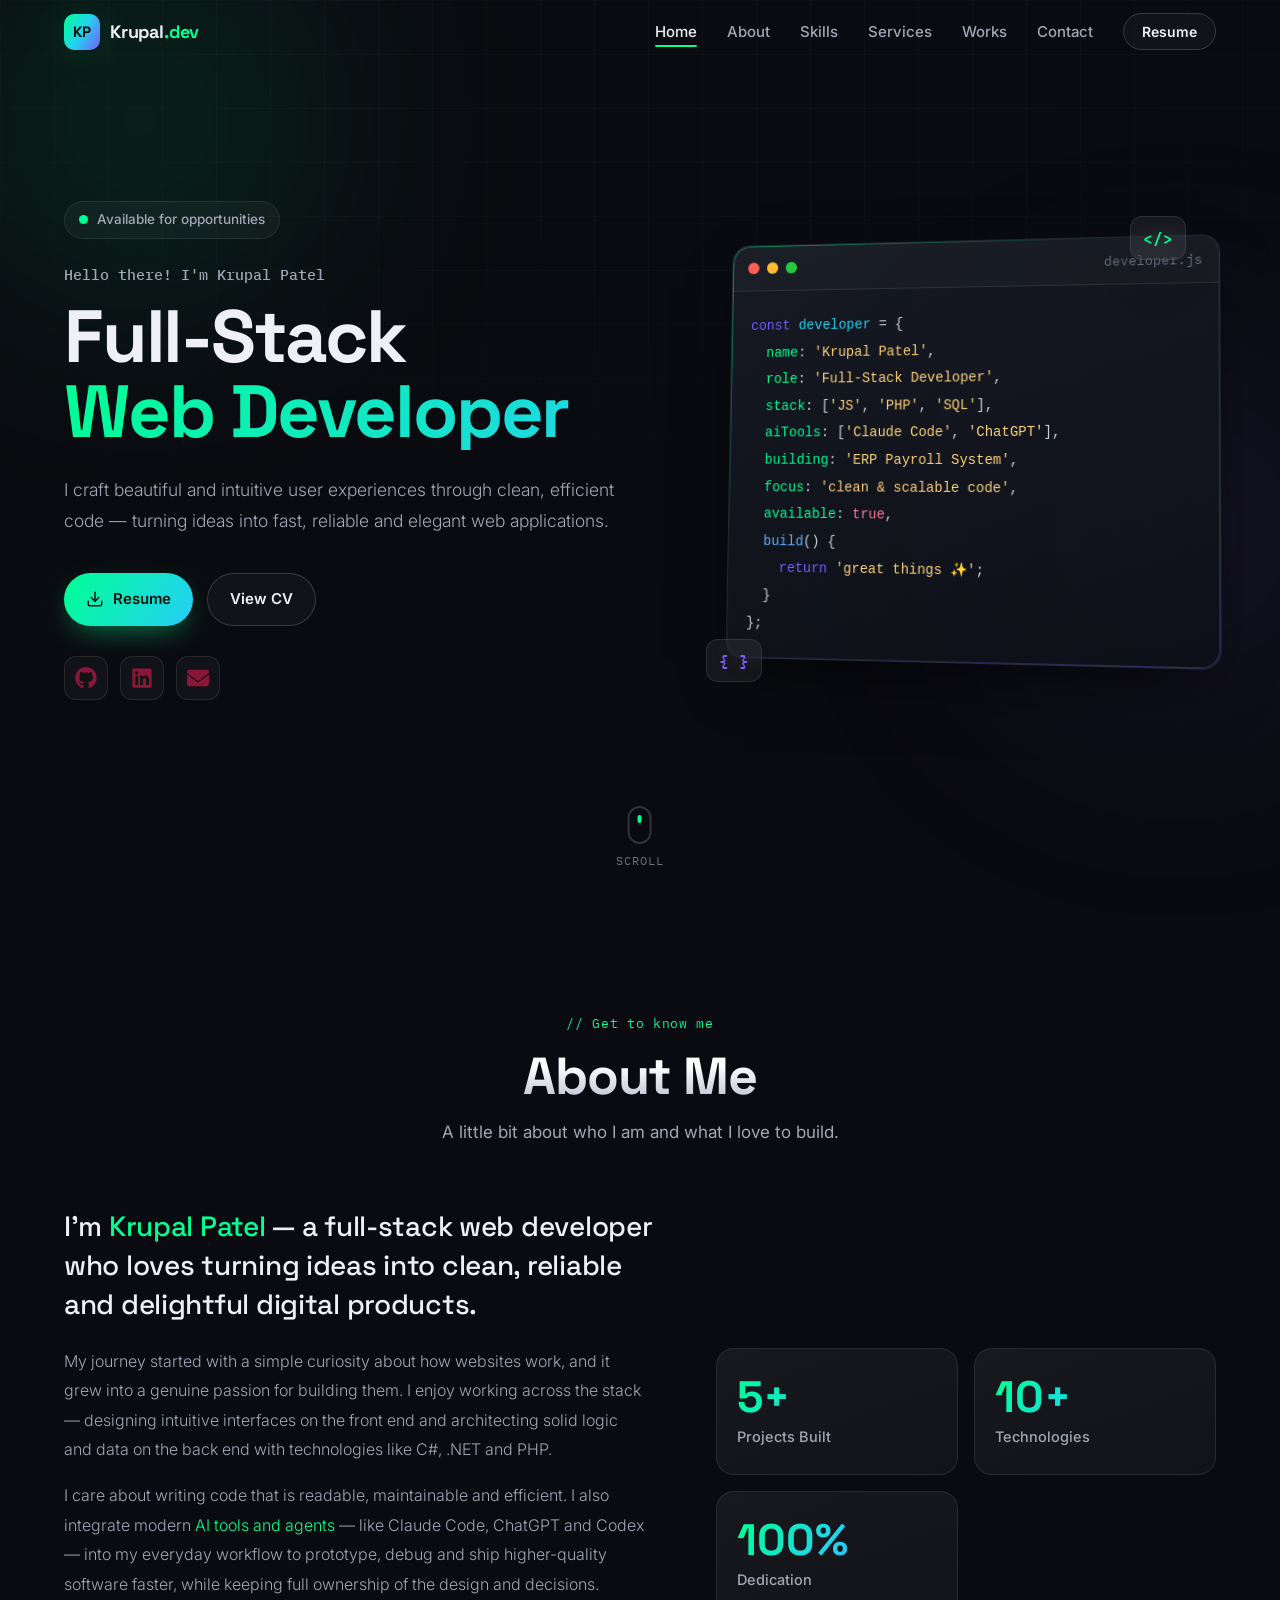
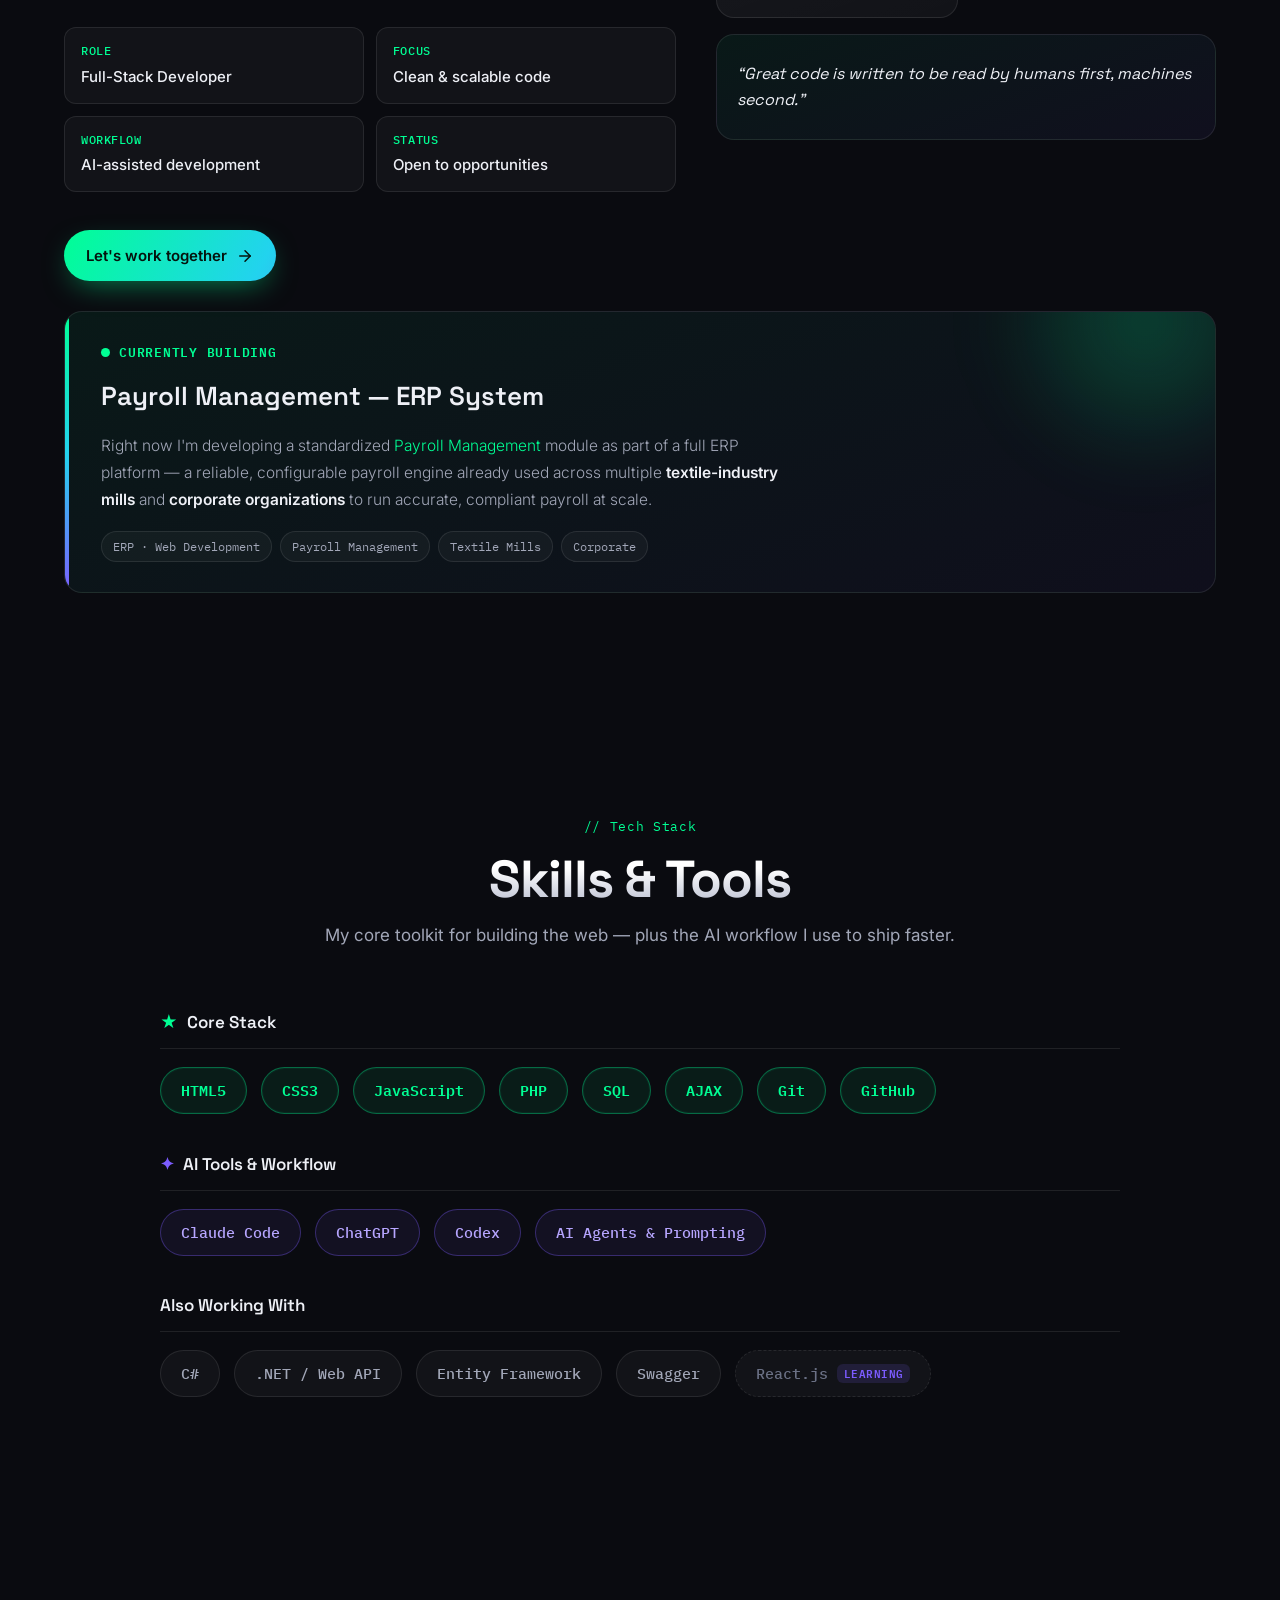
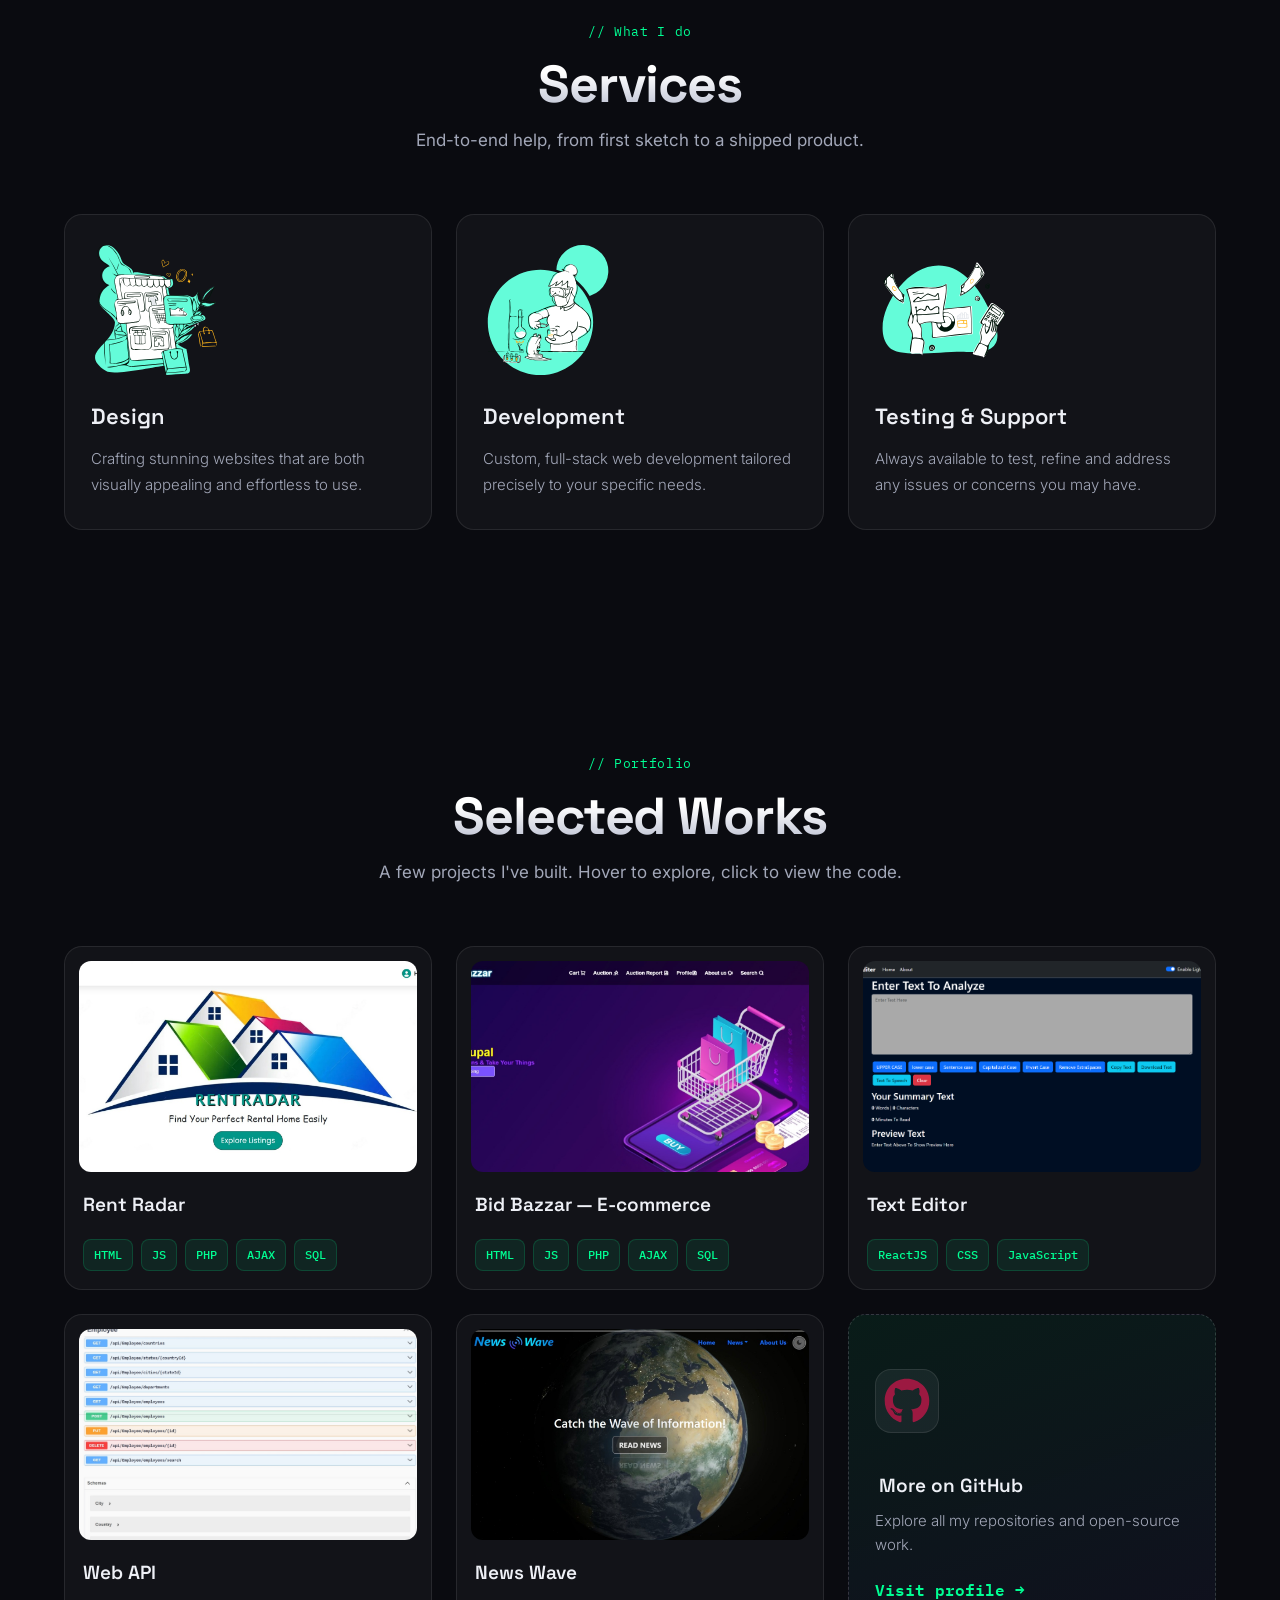
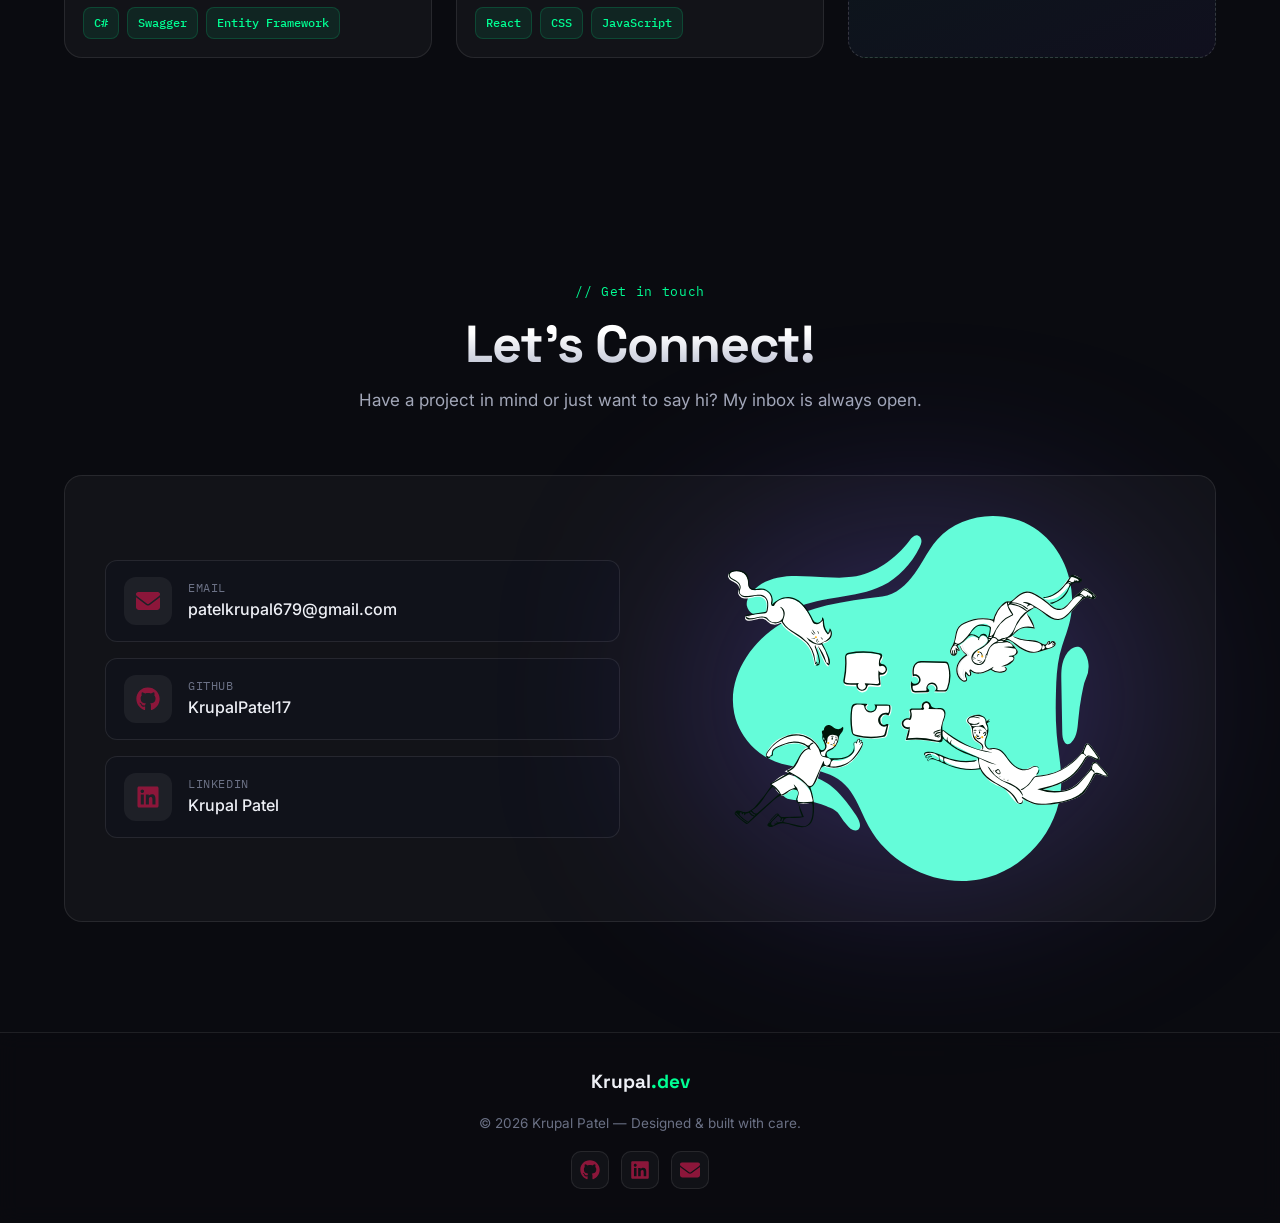
==== index.html @ b7c2478e "12" ====
<!DOCTYPE html>
<html lang="en">

<head>
    <!-- Google Fonts -->
    <link rel="preconnect" href="https://fonts.googleapis.com">
    <link rel="preconnect" href="https://fonts.gstatic.com" crossorigin>
    <link
        href="https://fonts.googleapis.com/css2?family=Inter:wght@300;400;500;600;700&family=Space+Grotesk:wght@400;500;600;700&family=IBM+Plex+Mono:wght@400;500;600&display=swap"
        rel="stylesheet">

    <!-- CSS & JS -->
    <link rel="stylesheet" href="./style.css" />
    <script src="./index.js" defer></script>

    <!-- Meta Tags -->
    <meta charset="UTF-8">
    <meta name="viewport" content="width=device-width, initial-scale=1.0">
    <meta name="description" content="Krupal Patel — Full-Stack Web Developer. Building beautiful, intuitive and efficient web experiences." />
    <meta name="keywords" content="Krupal Patel, Web Developer, Full-Stack Developer, Portfolio, React, PHP, C#" />
    <title>Krupal Patel — Full-Stack Developer</title>

    <!-- Icons -->
    <link rel="icon" href="./favicon.ico">
    <link rel="icon" type="image/png" sizes="32x32" href="./assets/icons/favicon-32x32.png">
    <link rel="icon" type="image/png" sizes="16x16" href="./assets/icons/favicon-16x16.png">
    <link rel="apple-touch-icon" sizes="180x180" href="./assets/icons/apple-touch-icon-180x180.png">
</head>

<body>
    <!-- Decorative background -->
    <div class="bg-grid" aria-hidden="true"></div>
    <div class="bg-orb bg-orb--1" aria-hidden="true"></div>
    <div class="bg-orb bg-orb--2" aria-hidden="true"></div>

    <main>
        <!-- Hero Header -->
        <header id="heroHeader" class="hero-header">
            <nav id="navBar" class="nav">
                <div class="container nav__inner">
                    <a href="#heroHeader" class="nav__brand">
                        <span class="nav__brand-mark">KP</span>
                        <span class="nav__brand-text">Krupal<span class="accent">.dev</span></span>
                    </a>

                    <button type="button" id="hamburgerBtn" class="nav__hamburger-btn" aria-label="Toggle navigation">
                        <span class="nav__hamburger-top"></span>
                        <span class="nav__hamburger-center"></span>
                        <span class="nav__hamburger-bottom"></span>
                    </button>

                    <ul id="navList" class="nav__list">
                        <li class="nav__list-item">
                            <a class="nav__list-link active" href="#heroHeader">Home</a>
                        </li>
                        <li class="nav__list-item">
                            <a class="nav__list-link" href="#about">About</a>
                        </li>
                        <li class="nav__list-item">
                            <a class="nav__list-link" href="#skills">Skills</a>
                        </li>
                        <li class="nav__list-item">
                            <a class="nav__list-link" href="#services">Services</a>
                        </li>
                        <li class="nav__list-item">
                            <a class="nav__list-link" href="#works">Works</a>
                        </li>
                        <li class="nav__list-item">
                            <a class="nav__list-link" href="#contact">Contact</a>
                        </li>
                        <li class="nav__list-item nav__list-item--cta">
                            <a class="nav__cta" href="assets/documents/Krupal_Patel.pdf" target="_blank" rel="noopener">Resume</a>
                        </li>
                    </ul>
                </div>
            </nav>

            <section class="header__container container">
                <div class="header__left" data-reveal>
                    <span class="header__badge">
                        <span class="header__badge-dot"></span>
                        Available for opportunities
                    </span>
                    <span class="header__sup-text">Hello there! I'm Krupal Patel</span>
                    <h1 class="header__title">
                        <span class="header__title-line">Full-Stack</span>
                        <span class="header__title-line header__title-line--accent">Web Developer</span>
                    </h1>
                    <p class="header__msg">
                        I craft beautiful and intuitive user experiences through clean, efficient code —
                        turning ideas into fast, reliable and elegant web applications.
                    </p>

                    <div class="header__actions">
                        <a href="assets/documents/Krupal_Patel.pdf" class="btn btn--primary" target="_blank" rel="noopener">
                            <svg width="18" height="18" viewBox="0 0 24 24" fill="none" stroke="currentColor" stroke-width="2" stroke-linecap="round" stroke-linejoin="round"><path d="M21 15v4a2 2 0 0 1-2 2H5a2 2 0 0 1-2-2v-4"/><polyline points="7 10 12 15 17 10"/><line x1="12" y1="15" x2="12" y2="3"/></svg>
                            Resume
                        </a>
                        <a href="assets/documents/Krupalcv.pdf" class="btn btn--ghost" target="_blank" rel="noopener">
                            View CV
                        </a>
                    </div>

                    <div class="header__socials">
                        <a href="https://github.com/KrupalPatel17" target="_blank" rel="noopener" aria-label="GitHub">
                            <img src="./assets/icons/github-brands.svg" alt="" width="22" height="22">
                        </a>
                        <a href="https://www.linkedin.com/in/krupal-patel-0993ba275/" target="_blank" rel="noopener" aria-label="LinkedIn">
                            <img src="./assets/icons/linkedin-brands.svg" alt="" width="22" height="22">
                        </a>
                        <a href="mailto:patelkrupal679@gmail.com" aria-label="Email">
                            <img src="./assets/icons/envelope-solid.svg" alt="" width="22" height="22">
                        </a>
                    </div>
                </div>

                <div class="header__right" data-reveal>
                    <div class="code-card">
                        <div class="code-card__bar">
                            <span class="code-card__dot"></span>
                            <span class="code-card__dot"></span>
                            <span class="code-card__dot"></span>
                            <span class="code-card__file">developer.js</span>
                        </div>
                        <pre class="code-card__body"><code><span class="tok-key">const</span> <span class="tok-var">developer</span> = {
  <span class="tok-prop">name</span>: <span class="tok-str">'Krupal Patel'</span>,
  <span class="tok-prop">role</span>: <span class="tok-str">'Full-Stack Developer'</span>,
  <span class="tok-prop">stack</span>: [<span class="tok-str">'JS'</span>, <span class="tok-str">'PHP'</span>, <span class="tok-str">'SQL'</span>],
  <span class="tok-prop">aiTools</span>: [<span class="tok-str">'Claude Code'</span>, <span class="tok-str">'ChatGPT'</span>],
  <span class="tok-prop">building</span>: <span class="tok-str">'ERP Payroll System'</span>,
  <span class="tok-prop">focus</span>: <span class="tok-str">'clean & scalable code'</span>,
  <span class="tok-prop">available</span>: <span class="tok-bool">true</span>,
  <span class="tok-fn">build</span>() {
    <span class="tok-key">return</span> <span class="tok-str">'great things ✨'</span>;
  }
};</code></pre>
                    </div>
                    <span class="code-card__float code-card__float--1">&lt;/&gt;</span>
                    <span class="code-card__float code-card__float--2">{ }</span>
                </div>
            </section>

            <a href="#skills" class="scroll-hint" aria-label="Scroll down">
                <span class="scroll-hint__mouse"></span>
                <span class="scroll-hint__text">Scroll</span>
            </a>
        </header>

        <!-- About -->
        <section id="about" class="section container">
            <div class="section__head" data-reveal>
                <span class="section__eyebrow">// Get to know me</span>
                <h2 class="section__title">About Me</h2>
                <p class="section__subtitle">A little bit about who I am and what I love to build.</p>
            </div>

            <div class="about">
                <div class="about__text" data-reveal>
                    <p class="about__lead">
                        I'm <span class="accent">Krupal Patel</span> — a full-stack web developer who loves
                        turning ideas into clean, reliable and delightful digital products.
                    </p>
                    <p class="about__body">
                        My journey started with a simple curiosity about how websites work, and it grew into
                        a genuine passion for building them. I enjoy working across the stack — designing
                        intuitive interfaces on the front end and architecting solid logic and data on the back end
                        with technologies like C#, .NET and PHP.
                    </p>
                    <p class="about__body">
                        I care about writing code that is readable, maintainable and efficient. I also integrate
                        modern <span class="accent">AI tools and agents</span> — like Claude Code, ChatGPT and Codex —
                        into my everyday workflow to prototype, debug and ship higher-quality software faster,
                        while keeping full ownership of the design and decisions.
                    </p>

                    <ul class="about__facts">
                        <li class="about__fact"><span class="about__fact-key">Role</span> Full-Stack Developer</li>
                        <li class="about__fact"><span class="about__fact-key">Focus</span> Clean &amp; scalable code</li>
                        <li class="about__fact"><span class="about__fact-key">Workflow</span> AI-assisted development</li>
                        <li class="about__fact"><span class="about__fact-key">Status</span> Open to opportunities</li>
                    </ul>

                    <a href="#contact" class="btn btn--primary about__cta">
                        Let's work together
                        <svg width="18" height="18" viewBox="0 0 24 24" fill="none" stroke="currentColor" stroke-width="2" stroke-linecap="round" stroke-linejoin="round"><line x1="5" y1="12" x2="19" y2="12"/><polyline points="12 5 19 12 12 19"/></svg>
                    </a>
                </div>

                <div class="about__stats" data-reveal>
                    <div class="stat-card">
                        <span class="stat-card__num" data-count="5">5+</span>
                        <span class="stat-card__label">Projects Built</span>
                    </div>
                    <div class="stat-card">
                        <span class="stat-card__num" data-count="10">10+</span>
                        <span class="stat-card__label">Technologies</span>
                    </div>
                    <div class="stat-card">
                        <span class="stat-card__num" data-count="100">100%</span>
                        <span class="stat-card__label">Dedication</span>
                    </div>
                    <div class="stat-card stat-card--wide">
                        <span class="stat-card__quote">
                            &ldquo;Great code is written to be read by humans first, machines second.&rdquo;
                        </span>
                    </div>
                </div>
            </div>

            <div class="now-card" data-reveal>
                <span class="now-card__tag"><i></i> Currently building</span>
                <h3 class="now-card__title">Payroll Management — ERP System</h3>
                <p class="now-card__msg">
                    Right now I'm developing a standardized <span class="accent">Payroll Management</span> module as
                    part of a full ERP platform — a reliable, configurable payroll engine already used across
                    multiple <strong>textile-industry mills</strong> and <strong>corporate organizations</strong> to
                    run accurate, compliant payroll at scale.
                </p>
                <div class="now-card__meta">
                    <span>ERP · Web Development</span>
                    <span>Payroll Management</span>
                    <span>Textile Mills</span>
                    <span>Corporate</span>
                </div>
            </div>
        </section>

        <!-- Skills -->
        <section id="skills" class="section container">
            <div class="section__head" data-reveal>
                <span class="section__eyebrow">// Tech Stack</span>
                <h2 class="section__title">Skills &amp; Tools</h2>
                <p class="section__subtitle">My core toolkit for building the web — plus the AI workflow I use to ship faster.</p>
            </div>

            <div class="skills-groups">
                <div class="skill-group" data-reveal>
                    <h3 class="skill-group__title"><span class="accent">★</span> Core Stack</h3>
                    <div class="skills-grid skills-grid--left">
                        <span class="skill-chip skill-chip--core">HTML5</span>
                        <span class="skill-chip skill-chip--core">CSS3</span>
                        <span class="skill-chip skill-chip--core">JavaScript</span>
                        <span class="skill-chip skill-chip--core">PHP</span>
                        <span class="skill-chip skill-chip--core">SQL</span>
                        <span class="skill-chip skill-chip--core">AJAX</span>
                        <span class="skill-chip skill-chip--core">Git</span>
                        <span class="skill-chip skill-chip--core">GitHub</span>
                    </div>
                </div>

                <div class="skill-group" data-reveal>
                    <h3 class="skill-group__title"><span class="violet-txt">✦</span> AI Tools &amp; Workflow</h3>
                    <div class="skills-grid skills-grid--left">
                        <span class="skill-chip skill-chip--ai">Claude Code</span>
                        <span class="skill-chip skill-chip--ai">ChatGPT</span>
                        <span class="skill-chip skill-chip--ai">Codex</span>
                        <span class="skill-chip skill-chip--ai">AI Agents &amp; Prompting</span>
                    </div>
                </div>

                <div class="skill-group" data-reveal>
                    <h3 class="skill-group__title">Also Working With</h3>
                    <div class="skills-grid skills-grid--left">
                        <span class="skill-chip">C#</span>
                        <span class="skill-chip">.NET / Web API</span>
                        <span class="skill-chip">Entity Framework</span>
                        <span class="skill-chip">Swagger</span>
                        <span class="skill-chip skill-chip--learning">React.js<span class="skill-chip__tag">learning</span></span>
                    </div>
                </div>
            </div>
        </section>

        <!-- Services -->
        <section id="services" class="section container">
            <div class="section__head" data-reveal>
                <span class="section__eyebrow">// What I do</span>
                <h2 class="section__title">Services</h2>
                <p class="section__subtitle">End-to-end help, from first sketch to a shipped product.</p>
            </div>

            <div class="service-cards">
                <article class="service-card__box" data-reveal>
                    <span class="service-card__illustration">
                        <img src="./assets/services/design.svg" alt="Design Illustration" />
                    </span>
                    <h3 class="service-card__title">Design</h3>
                    <p class="service-card__msg">Crafting stunning websites that are both visually appealing and effortless to use.</p>
                    <span class="service-card__bg"></span>
                </article>
                <article class="service-card__box" data-reveal>
                    <span class="service-card__illustration">
                        <img src="./assets/services/developing.svg" alt="Development Illustration" />
                    </span>
                    <h3 class="service-card__title">Development</h3>
                    <p class="service-card__msg">Custom, full-stack web development tailored precisely to your specific needs.</p>
                    <span class="service-card__bg"></span>
                </article>
                <article class="service-card__box" data-reveal>
                    <span class="service-card__illustration">
                        <img src="./assets/services/support.svg" alt="Support Illustration" />
                    </span>
                    <h3 class="service-card__title">Testing &amp; Support</h3>
                    <p class="service-card__msg">Always available to test, refine and address any issues or concerns you may have.</p>
                    <span class="service-card__bg"></span>
                </article>
            </div>
        </section>

        <!-- Sample Works -->
        <section id="works" class="section container">
            <div class="section__head" data-reveal>
                <span class="section__eyebrow">// Portfolio</span>
                <h2 class="section__title">Selected Works</h2>
                <p class="section__subtitle">A few projects I've built. Hover to explore, click to view the code.</p>
            </div>

            <div class="works">
                <article class="work" data-reveal>
                    <a href="https://github.com/KrupalPatel17/RentRadar" target="_blank" rel="noopener noreferrer">
                        <div class="work__box">
                            <span class="work__img-box">
                                <img src="./assets/works/RentRadar.jpeg" alt="Rent Radar project" loading="lazy" />
                                <span class="work__overlay">View on GitHub →</span>
                            </span>
                            <h3 class="work__title">Rent Radar</h3>
                            <span class="work__badges">
                                <span class="work__badge">HTML</span>
                                <span class="work__badge">JS</span>
                                <span class="work__badge">PHP</span>
                                <span class="work__badge">AJAX</span>
                                <span class="work__badge">SQL</span>
                            </span>
                        </div>
                    </a>
                </article>
                <article class="work" data-reveal>
                    <a href="https://github.com/KrupalPatel17/BidBazzar-Ecommers" target="_blank" rel="noopener noreferrer">
                        <div class="work__box">
                            <span class="work__img-box">
                                <img src="./assets/works/BizBazzar.jpeg" alt="Bid Bazzar e-commerce project" loading="lazy" />
                                <span class="work__overlay">View on GitHub →</span>
                            </span>
                            <h3 class="work__title">Bid Bazzar — E-commerce</h3>
                            <span class="work__badges">
                                <span class="work__badge">HTML</span>
                                <span class="work__badge">JS</span>
                                <span class="work__badge">PHP</span>
                                <span class="work__badge">AJAX</span>
                                <span class="work__badge">SQL</span>
                            </span>
                        </div>
                    </a>
                </article>
                <article class="work" data-reveal>
                    <a href="https://github.com/KrupalPatel17/TextEditer-ReactJs" target="_blank" rel="noopener noreferrer">
                        <div class="work__box">
                            <span class="work__img-box">
                                <img src="./assets/works/TextEditer.png" alt="Text Editor project" loading="lazy" />
                                <span class="work__overlay">View on GitHub →</span>
                            </span>
                            <h3 class="work__title">Text Editor</h3>
                            <span class="work__badges">
                                <span class="work__badge">ReactJS</span>
                                <span class="work__badge">CSS</span>
                                <span class="work__badge">JavaScript</span>
                            </span>
                        </div>
                    </a>
                </article>
                <article class="work" data-reveal>
                    <a href="https://github.com/KrupalPatel17/WebAPI" target="_blank" rel="noopener noreferrer">
                        <div class="work__box">
                            <span class="work__img-box">
                                <img src="./assets/works/API.jpeg" alt="Web API project" loading="lazy" />
                                <span class="work__overlay">View on GitHub →</span>
                            </span>
                            <h3 class="work__title">Web API</h3>
                            <span class="work__badges">
                                <span class="work__badge">C#</span>
                                <span class="work__badge">Swagger</span>
                                <span class="work__badge">Entity Framework</span>
                            </span>
                        </div>
                    </a>
                </article>
                <article class="work" data-reveal>
                    <a href="https://github.com/KrupalPatel17/NewsWave-Function-ReactJS" target="_blank" rel="noopener noreferrer">
                        <div class="work__box">
                            <span class="work__img-box">
                                <img src="./assets/works/NewsWave.jpeg" alt="News Wave project" loading="lazy" />
                                <span class="work__overlay">View on GitHub →</span>
                            </span>
                            <h3 class="work__title">News Wave</h3>
                            <span class="work__badges">
                                <span class="work__badge">React</span>
                                <span class="work__badge">CSS</span>
                                <span class="work__badge">JavaScript</span>
                            </span>
                        </div>
                    </a>
                </article>
                <article class="work work--cta" data-reveal>
                    <a href="https://github.com/KrupalPatel17" target="_blank" rel="noopener noreferrer">
                        <div class="work__box work__box--cta">
                            <span class="work__cta-icon">
                                <img src="./assets/icons/github-brands.svg" alt="" width="46" height="46">
                            </span>
                            <h3 class="work__title">More on GitHub</h3>
                            <p class="work__cta-msg">Explore all my repositories and open-source work.</p>
                            <span class="work__cta-link">Visit profile →</span>
                        </div>
                    </a>
                </article>
            </div>
        </section>

        <!-- Contact -->
        <section id="contact" class="section container">
            <div class="section__head" data-reveal>
                <span class="section__eyebrow">// Get in touch</span>
                <h2 class="section__title">Let's Connect!</h2>
                <p class="section__subtitle">Have a project in mind or just want to say hi? My inbox is always open.</p>
            </div>

            <div class="contact" data-reveal>
                <div class="contact__links">
                    <a class="contact__item" href="mailto:patelkrupal679@gmail.com">
                        <span class="contact__icon">
                            <img src="./assets/icons/envelope-solid.svg" alt="" width="24" height="24">
                        </span>
                        <span class="contact__meta">
                            <span class="contact__label">Email</span>
                            <span class="contact__value">patelkrupal679@gmail.com</span>
                        </span>
                    </a>
                    <a class="contact__item" href="https://github.com/KrupalPatel17" target="_blank" rel="noopener noreferrer">
                        <span class="contact__icon">
                            <img src="./assets/icons/github-brands.svg" alt="" width="24" height="24">
                        </span>
                        <span class="contact__meta">
                            <span class="contact__label">GitHub</span>
                            <span class="contact__value">KrupalPatel17</span>
                        </span>
                    </a>
                    <a class="contact__item" href="https://www.linkedin.com/in/krupal-patel-0993ba275/" target="_blank" rel="noopener noreferrer">
                        <span class="contact__icon">
                            <img src="./assets/icons/linkedin-brands.svg" alt="" width="24" height="24">
                        </span>
                        <span class="contact__meta">
                            <span class="contact__label">LinkedIn</span>
                            <span class="contact__value">Krupal Patel</span>
                        </span>
                    </a>
                </div>

                <div class="contact__illustration">
                    <img src="./assets/illustrations/connect.svg" alt="People connecting with each other" />
                </div>
            </div>
        </section>

        <!-- Footer -->
        <footer class="footer">
            <div class="container footer__inner">
                <span class="footer__brand">Krupal<span class="accent">.dev</span></span>
                <p class="footer__copy">© <span id="year">2026</span> Krupal Patel — Designed &amp; built with care.</p>
                <div class="footer__socials">
                    <a href="https://github.com/KrupalPatel17" target="_blank" rel="noopener" aria-label="GitHub">
                        <img src="./assets/icons/github-brands.svg" alt="" width="20" height="20">
                    </a>
                    <a href="https://www.linkedin.com/in/krupal-patel-0993ba275/" target="_blank" rel="noopener" aria-label="LinkedIn">
                        <img src="./assets/icons/linkedin-brands.svg" alt="" width="20" height="20">
                    </a>
                    <a href="mailto:patelkrupal679@gmail.com" aria-label="Email">
                        <img src="./assets/icons/envelope-solid.svg" alt="" width="20" height="20">
                    </a>
                </div>
            </div>
        </footer>
    </main>
</body>

</html>
---- style.css ----
/*
 * =====================================================
 * Krupal Patel — Portfolio
 * Modern, elegant dark theme
 * =====================================================
 */

/* --- Reset --- */
*, *::before, *::after {
    margin: 0;
    padding: 0;
    box-sizing: border-box;
}
html, body, div, span, h1, h2, h3, h4, h5, h6, p, a, img, ul, li,
article, aside, footer, header, nav, section, pre, code, button {
    border: 0;
    vertical-align: baseline;
}
article, aside, footer, header, nav, section { display: block; }
ul, ol { list-style: none; }
a { text-decoration: none; color: inherit; }
img { max-width: 100%; display: block; }

/*
 * ==================
 * Design Tokens
 * ==================
 */
:root {
    --bg: #0a0b10;
    --bg-soft: #10121a;
    --surface: rgba(255, 255, 255, 0.035);
    --surface-2: rgba(255, 255, 255, 0.06);
    --border: rgba(255, 255, 255, 0.09);
    --border-strong: rgba(255, 255, 255, 0.16);

    --text: #eef0f6;
    --text-muted: #a2a7b8;
    --text-dim: #6b7185;

    --accent: #00ff94;
    --accent-2: #37ae7c;
    --violet: #7c5cff;
    --gradient: linear-gradient(120deg, #00ff94 0%, #22d3ee 50%, #7c5cff 100%);

    --radius: 18px;
    --radius-sm: 12px;
    --shadow: 0 24px 60px -20px rgba(0, 0, 0, 0.7);
    --shadow-glow: 0 0 40px -8px rgba(0, 255, 148, 0.35);

    --font-head: 'Space Grotesk', 'Inter', sans-serif;
    --font-body: 'Inter', system-ui, sans-serif;
    --font-mono: 'IBM Plex Mono', ui-monospace, Menlo, Consolas, monospace;

    --ease: cubic-bezier(0.16, 1, 0.3, 1);
}

html {
    font-size: 62.5%; /* 10px base */
    box-sizing: border-box;
    scroll-behavior: smooth;
}

body {
    color: var(--text);
    background-color: var(--bg);
    position: relative;
    min-height: 100%;
    line-height: 1.6;
    font-size: 1.6rem;
    font-family: var(--font-body);
    overflow-x: hidden;
    -webkit-font-smoothing: antialiased;
}

::selection {
    background: rgba(0, 255, 148, 0.25);
    color: #fff;
}

/* Custom scrollbar */
::-webkit-scrollbar { width: 10px; }
::-webkit-scrollbar-track { background: var(--bg); }
::-webkit-scrollbar-thumb {
    background: #23262f;
    border-radius: 10px;
    border: 2px solid var(--bg);
}
::-webkit-scrollbar-thumb:hover { background: #2f333d; }

/*
 * ==================
 * Background Decor
 * ==================
 */
.bg-grid {
    position: fixed;
    inset: 0;
    z-index: -3;
    background-image:
        linear-gradient(rgba(255, 255, 255, 0.025) 1px, transparent 1px),
        linear-gradient(90deg, rgba(255, 255, 255, 0.025) 1px, transparent 1px);
    background-size: 54px 54px;
    mask-image: radial-gradient(ellipse 80% 60% at 50% 0%, #000 40%, transparent 100%);
    -webkit-mask-image: radial-gradient(ellipse 80% 60% at 50% 0%, #000 40%, transparent 100%);
    pointer-events: none;
}
.bg-orb {
    position: fixed;
    border-radius: 50%;
    filter: blur(120px);
    opacity: 0.5;
    z-index: -2;
    pointer-events: none;
}
.bg-orb--1 {
    width: 480px; height: 480px;
    top: -120px; left: -100px;
    background: radial-gradient(circle, rgba(0, 255, 148, 0.4), transparent 70%);
    animation: float-orb 14s ease-in-out infinite;
}
.bg-orb--2 {
    width: 520px; height: 520px;
    top: 30%; right: -160px;
    background: radial-gradient(circle, rgba(124, 92, 255, 0.35), transparent 70%);
    animation: float-orb 18s ease-in-out infinite reverse;
}
@keyframes float-orb {
    0%, 100% { transform: translate(0, 0); }
    50% { transform: translate(30px, 40px); }
}

/*
 * ==================
 * Layout Helpers
 * ==================
 */
.container {
    width: 90%;
    max-width: 1180px;
    margin-inline: auto;
}
.accent { color: var(--accent); }

.section {
    padding-block: clamp(6rem, 12vw, 11rem);
    display: block;
    scroll-margin-top: 8rem;
}
.section__head {
    text-align: center;
    max-width: 640px;
    margin-inline: auto;
    margin-bottom: clamp(4rem, 7vw, 6rem);
}
.section__eyebrow {
    font-family: var(--font-mono);
    font-size: 1.3rem;
    letter-spacing: 0.05em;
    color: var(--accent);
    display: inline-block;
    margin-bottom: 1.4rem;
}
.section__title {
    font-family: var(--font-head);
    font-weight: 700;
    font-size: clamp(3.2rem, 6vw, 5.2rem);
    line-height: 1.05;
    letter-spacing: -0.02em;
    background: linear-gradient(180deg, #fff 30%, #b9bed0 100%);
    -webkit-background-clip: text;
    background-clip: text;
    color: transparent;
}
.section__subtitle {
    margin-top: 1.6rem;
    color: var(--text-muted);
    font-size: clamp(1.5rem, 2vw, 1.7rem);
}

/* Scroll reveal */
[data-reveal] {
    opacity: 0;
    transform: translateY(28px);
    transition: opacity 0.7s var(--ease), transform 0.7s var(--ease);
    will-change: opacity, transform;
}
[data-reveal].is-visible {
    opacity: 1;
    transform: none;
}
@media (prefers-reduced-motion: reduce) {
    [data-reveal] { opacity: 1; transform: none; transition: none; }
    html { scroll-behavior: auto; }
    .bg-orb { animation: none; }
}

/*
 * ==================
 * Buttons
 * ==================
 */
.btn {
    display: inline-flex;
    align-items: center;
    gap: 0.9rem;
    padding: 1.35rem 2.2rem;
    border-radius: 999px;
    font-family: var(--font-body);
    font-weight: 600;
    font-size: 1.5rem;
    cursor: pointer;
    transition: transform 0.25s var(--ease), box-shadow 0.25s var(--ease), background 0.25s;
    white-space: nowrap;
}
.btn--primary {
    color: #05130d;
    background: var(--gradient);
    background-size: 180% 180%;
    box-shadow: 0 10px 30px -10px rgba(0, 255, 148, 0.55);
}
.btn--primary:hover {
    transform: translateY(-3px);
    box-shadow: 0 16px 40px -10px rgba(0, 255, 148, 0.7);
    background-position: right center;
}
.btn--ghost {
    color: var(--text);
    background: var(--surface);
    border: 1px solid var(--border-strong);
    backdrop-filter: blur(8px);
}
.btn--ghost:hover {
    transform: translateY(-3px);
    border-color: var(--accent);
    color: var(--accent);
}

/*
 * ==================
 * Navbar
 * ==================
 */
.nav {
    position: fixed;
    top: 0; left: 0;
    width: 100%;
    z-index: 999;
    padding-block: 1.4rem;
    transition: background 0.3s, border-color 0.3s, padding 0.3s;
    border-bottom: 1px solid transparent;
}
.nav.is-scrolled {
    background: rgba(10, 11, 16, 0.72);
    backdrop-filter: blur(18px);
    -webkit-backdrop-filter: blur(18px);
    border-bottom-color: var(--border);
}
.nav__inner {
    display: flex;
    align-items: center;
    justify-content: space-between;
}
.nav__brand {
    display: flex;
    align-items: center;
    gap: 1rem;
    font-family: var(--font-head);
    font-weight: 700;
    font-size: 1.8rem;
    letter-spacing: -0.01em;
}
.nav__brand-mark {
    display: grid;
    place-items: center;
    width: 3.6rem; height: 3.6rem;
    border-radius: 10px;
    background: var(--gradient);
    color: #05130d;
    font-size: 1.5rem;
    font-weight: 700;
    box-shadow: var(--shadow-glow);
}
.nav__list {
    display: flex;
    align-items: center;
    gap: 3rem;
}
.nav__list-link {
    position: relative;
    color: var(--text-muted);
    font-weight: 500;
    font-size: 1.5rem;
    transition: color 0.2s;
}
.nav__list-link::before {
    content: '';
    position: absolute;
    left: 0; bottom: -6px;
    width: 100%; height: 2px;
    border-radius: 99rem;
    background: var(--accent);
    transform: scaleX(0);
    transform-origin: left;
    transition: transform 0.25s var(--ease);
}
.nav__list-link:hover,
.nav__list-link.active { color: var(--text); }
.nav__list-link:hover::before,
.nav__list-link.active::before { transform: scaleX(1); }

.nav__cta {
    padding: 0.9rem 1.8rem;
    border-radius: 999px;
    border: 1px solid var(--border-strong);
    background: var(--surface);
    color: var(--text);
    font-weight: 600;
    font-size: 1.4rem;
    transition: all 0.25s var(--ease);
}
.nav__cta:hover {
    border-color: var(--accent);
    color: var(--accent);
    box-shadow: var(--shadow-glow);
}

.nav__hamburger-btn {
    display: none;
    flex-direction: column;
    justify-content: space-between;
    position: relative;
    width: 30px; height: 22px;
    background: transparent;
    border: none;
    cursor: pointer;
    z-index: 1001;
}
.nav__hamburger-top,
.nav__hamburger-center,
.nav__hamburger-bottom {
    display: block;
    width: 100%; height: 3px;
    border-radius: 99rem;
    background-color: var(--text);
    transition: transform 0.3s var(--ease), opacity 0.2s;
}
.nav--active .nav__hamburger-top { transform: translateY(9px) rotate(45deg); }
.nav--active .nav__hamburger-center { opacity: 0; }
.nav--active .nav__hamburger-bottom { transform: translateY(-9px) rotate(-45deg); }

/*
 * ==================
 * Hero Header
 * ==================
 */
.hero-header {
    position: relative;
    min-height: 100vh;
    display: flex;
    flex-direction: column;
    justify-content: center;
    overflow: hidden;
}
.header__container {
    display: grid;
    grid-template-columns: 1fr;
    align-items: center;
    gap: 5rem;
    padding-block: 12rem 8rem;
}
.header__left { max-width: 640px; }

.header__badge {
    display: inline-flex;
    align-items: center;
    gap: 0.9rem;
    padding: 0.7rem 1.4rem;
    border-radius: 999px;
    background: var(--surface);
    border: 1px solid var(--border);
    font-size: 1.35rem;
    font-weight: 500;
    color: var(--text-muted);
    margin-bottom: 2.4rem;
}
.header__badge-dot {
    width: 9px; height: 9px;
    border-radius: 50%;
    background: var(--accent);
    box-shadow: 0 0 0 0 rgba(0, 255, 148, 0.6);
    animation: pulse 2s infinite;
}
@keyframes pulse {
    0% { box-shadow: 0 0 0 0 rgba(0, 255, 148, 0.55); }
    70% { box-shadow: 0 0 0 10px rgba(0, 255, 148, 0); }
    100% { box-shadow: 0 0 0 0 rgba(0, 255, 148, 0); }
}
.header__sup-text {
    display: block;
    font-family: var(--font-mono);
    font-weight: 500;
    font-size: 1.5rem;
    color: var(--text-muted);
    margin-bottom: 1.2rem;
}
.header__title {
    font-family: var(--font-head);
    font-weight: 700;
    font-size: clamp(4rem, 9vw, 7.4rem);
    line-height: 1.02;
    letter-spacing: -0.03em;
    display: flex;
    flex-direction: column;
}
.header__title-line--accent {
    background: var(--gradient);
    background-size: 200% auto;
    -webkit-background-clip: text;
    background-clip: text;
    color: transparent;
    animation: shine 6s linear infinite;
}
@keyframes shine {
    to { background-position: 200% center; }
}
.header__msg {
    font-weight: 300;
    font-size: clamp(1.5rem, 2.2vw, 1.75rem);
    margin-top: 2.4rem;
    max-width: 52ch;
    color: var(--text-muted);
    line-height: 1.8;
}
.header__actions {
    display: flex;
    flex-wrap: wrap;
    gap: 1.4rem;
    margin-top: 3.6rem;
}
.header__socials {
    display: flex;
    gap: 1.2rem;
    margin-top: 3rem;
}
.header__socials a {
    display: grid;
    place-items: center;
    width: 4.4rem; height: 4.4rem;
    border-radius: 12px;
    background: var(--surface);
    border: 1px solid var(--border);
    transition: transform 0.25s var(--ease), border-color 0.25s, background 0.25s;
}
.header__socials a:hover {
    transform: translateY(-4px);
    border-color: var(--accent);
    background: var(--surface-2);
}
.header__socials img { width: 22px; height: 22px; filter: invert(1) brightness(0.9); }

/* Code card visual */
.header__right {
    position: relative;
    display: none;
}
.code-card {
    position: relative;
    background: linear-gradient(160deg, rgba(24, 27, 38, 0.9), rgba(14, 16, 24, 0.9));
    border: 1px solid var(--border);
    border-radius: var(--radius);
    box-shadow: var(--shadow);
    overflow: hidden;
    backdrop-filter: blur(12px);
    transform: perspective(1200px) rotateY(-8deg) rotateX(3deg);
    transition: transform 0.5s var(--ease);
}
.code-card::before {
    content: '';
    position: absolute;
    inset: 0;
    border-radius: var(--radius);
    padding: 1px;
    background: linear-gradient(140deg, rgba(0, 255, 148, 0.5), transparent 40%, rgba(124, 92, 255, 0.4));
    -webkit-mask: linear-gradient(#000 0 0) content-box, linear-gradient(#000 0 0);
    mask: linear-gradient(#000 0 0) content-box, linear-gradient(#000 0 0);
    -webkit-mask-composite: xor;
    mask-composite: exclude;
    pointer-events: none;
}
.header__right:hover .code-card {
    transform: perspective(1200px) rotateY(0deg) rotateX(0deg);
}
.code-card__bar {
    display: flex;
    align-items: center;
    gap: 0.8rem;
    padding: 1.3rem 1.6rem;
    border-bottom: 1px solid var(--border);
    background: rgba(255, 255, 255, 0.02);
}
.code-card__dot {
    width: 12px; height: 12px;
    border-radius: 50%;
    background: #40434d;
}
.code-card__dot:nth-child(1) { background: #ff5f57; }
.code-card__dot:nth-child(2) { background: #febc2e; }
.code-card__dot:nth-child(3) { background: #28c840; }
.code-card__file {
    margin-left: auto;
    font-family: var(--font-mono);
    font-size: 1.25rem;
    color: var(--text-dim);
}
.code-card__body {
    padding: 2.2rem 2rem;
    font-family: var(--font-mono);
    font-size: 1.4rem;
    line-height: 1.9;
    color: #cdd3e1;
    overflow-x: auto;
}
.tok-key { color: #7c5cff; }
.tok-var { color: #22d3ee; }
.tok-prop { color: #00ff94; }
.tok-str { color: #ffd479; }
.tok-bool { color: #ff7b9c; }
.tok-fn { color: #62b0ff; }

.code-card__float {
    position: absolute;
    font-family: var(--font-mono);
    font-weight: 600;
    color: var(--accent);
    background: var(--surface-2);
    border: 1px solid var(--border);
    border-radius: 12px;
    padding: 0.8rem 1.2rem;
    font-size: 1.6rem;
    backdrop-filter: blur(10px);
    box-shadow: var(--shadow);
    animation: bob 5s ease-in-out infinite;
}
.code-card__float--1 { top: -22px; right: 30px; }
.code-card__float--2 { bottom: -20px; left: -14px; color: var(--violet); animation-delay: 1.2s; }
@keyframes bob {
    0%, 100% { transform: translateY(0); }
    50% { transform: translateY(-10px); }
}

/* Scroll hint */
.scroll-hint {
    position: absolute;
    bottom: 3rem;
    left: 50%;
    transform: translateX(-50%);
    display: flex;
    flex-direction: column;
    align-items: center;
    gap: 0.8rem;
    color: var(--text-dim);
}
.scroll-hint__mouse {
    width: 24px; height: 38px;
    border: 2px solid var(--border-strong);
    border-radius: 14px;
    position: relative;
}
.scroll-hint__mouse::before {
    content: '';
    position: absolute;
    top: 7px; left: 50%;
    width: 4px; height: 8px;
    border-radius: 4px;
    background: var(--accent);
    transform: translateX(-50%);
    animation: wheel 1.6s infinite;
}
@keyframes wheel {
    0% { opacity: 1; top: 7px; }
    100% { opacity: 0; top: 18px; }
}
.scroll-hint__text {
    font-family: var(--font-mono);
    font-size: 1.15rem;
    letter-spacing: 0.1em;
    text-transform: uppercase;
}

/*
 * ==================
 * About
 * ==================
 */
.about {
    display: grid;
    grid-template-columns: 1fr;
    gap: 4rem;
    align-items: center;
}
.about__lead {
    font-family: var(--font-head);
    font-weight: 500;
    font-size: clamp(2rem, 3.4vw, 2.8rem);
    line-height: 1.4;
    letter-spacing: -0.01em;
    margin-bottom: 2.2rem;
}
.about__body {
    color: var(--text-muted);
    font-size: 1.6rem;
    font-weight: 300;
    line-height: 1.85;
    margin-bottom: 1.6rem;
    max-width: 58ch;
}
.about__facts {
    display: grid;
    grid-template-columns: repeat(2, minmax(0, 1fr));
    gap: 1.2rem;
    margin: 2.8rem 0 3.4rem;
}
.about__fact {
    display: flex;
    flex-direction: column;
    gap: 0.4rem;
    padding: 1.4rem 1.6rem;
    border-radius: var(--radius-sm);
    background: var(--surface);
    border: 1px solid var(--border);
    font-size: 1.5rem;
    font-weight: 500;
    transition: border-color 0.25s var(--ease), transform 0.25s var(--ease);
}
.about__fact:hover {
    border-color: var(--accent);
    transform: translateY(-3px);
}
.about__fact-key {
    font-family: var(--font-mono);
    font-size: 1.15rem;
    text-transform: uppercase;
    letter-spacing: 0.05em;
    color: var(--accent);
}
.about__cta { margin-top: 0.4rem; }

.about__stats {
    display: grid;
    grid-template-columns: repeat(2, 1fr);
    gap: 1.6rem;
}
.stat-card {
    display: flex;
    flex-direction: column;
    gap: 0.6rem;
    padding: 2.6rem 2rem;
    border-radius: var(--radius);
    background: linear-gradient(160deg, var(--surface-2), var(--surface));
    border: 1px solid var(--border);
    transition: transform 0.3s var(--ease), border-color 0.3s;
}
.stat-card:hover {
    transform: translateY(-5px);
    border-color: var(--border-strong);
}
.stat-card__num {
    font-family: var(--font-head);
    font-weight: 700;
    font-size: clamp(3.4rem, 5vw, 4.4rem);
    line-height: 1;
    background: var(--gradient);
    -webkit-background-clip: text;
    background-clip: text;
    color: transparent;
}
.stat-card__label {
    color: var(--text-muted);
    font-size: 1.45rem;
    font-weight: 500;
}
.stat-card--wide {
    grid-column: 1 / -1;
    background: linear-gradient(160deg, rgba(0, 255, 148, 0.06), rgba(124, 92, 255, 0.06));
}
.stat-card__quote {
    font-family: var(--font-head);
    font-size: 1.6rem;
    font-weight: 400;
    font-style: italic;
    line-height: 1.6;
    color: var(--text);
}

/* Currently building — ERP Payroll */
.now-card {
    position: relative;
    overflow: hidden;
    margin-top: 3rem;
    width: 100%;
    padding: 3rem 3rem 3rem 3.6rem;
    border-radius: var(--radius);
    background: linear-gradient(160deg, rgba(0, 255, 148, 0.06), rgba(124, 92, 255, 0.05));
    border: 1px solid var(--border);
    display: flex;
    flex-direction: column;
    gap: 1.4rem;
    transition: transform 0.35s var(--ease), border-color 0.35s;
}
.now-card:hover {
    transform: translateY(-4px);
    border-color: var(--border-strong);
}
.now-card::before {
    content: '';
    position: absolute;
    left: 0; top: 0; bottom: 0;
    width: 4px;
    background: var(--gradient);
}
.now-card::after {
    content: '';
    position: absolute;
    width: 320px; height: 320px;
    border-radius: 50%;
    background: radial-gradient(circle, rgba(0, 255, 148, 0.22), transparent 70%);
    top: -150px; right: -90px;
    filter: blur(30px);
    pointer-events: none;
}
.now-card__tag {
    display: inline-flex;
    align-items: center;
    gap: 0.9rem;
    font-family: var(--font-mono);
    font-size: 1.25rem;
    font-weight: 600;
    text-transform: uppercase;
    letter-spacing: 0.06em;
    color: var(--accent);
    position: relative;
    z-index: 1;
}
.now-card__tag i {
    width: 9px; height: 9px;
    border-radius: 50%;
    background: var(--accent);
    box-shadow: 0 0 0 0 rgba(0, 255, 148, 0.55);
    animation: now-pulse 2s infinite;
}
@keyframes now-pulse {
    0% { box-shadow: 0 0 0 0 rgba(0, 255, 148, 0.55); }
    70% { box-shadow: 0 0 0 10px rgba(0, 255, 148, 0); }
    100% { box-shadow: 0 0 0 0 rgba(0, 255, 148, 0); }
}
.now-card__title {
    font-family: var(--font-head);
    font-weight: 600;
    font-size: clamp(2rem, 3.2vw, 2.6rem);
    position: relative;
    z-index: 1;
}
.now-card__msg {
    color: var(--text-muted);
    font-size: 1.55rem;
    font-weight: 300;
    line-height: 1.75;
    max-width: 70ch;
    position: relative;
    z-index: 1;
}
.now-card__msg strong { color: var(--text); font-weight: 600; }
.now-card__meta {
    display: flex;
    flex-wrap: wrap;
    gap: 0.8rem;
    margin-top: 0.4rem;
    position: relative;
    z-index: 1;
}
.now-card__meta span {
    font-family: var(--font-mono);
    font-size: 1.2rem;
    padding: 0.5rem 1.1rem;
    border-radius: 999px;
    border: 1px solid var(--border);
    background: var(--surface);
    color: var(--text-muted);
}

/*
 * ==================
 * Skills
 * ==================
 */
.violet-txt { color: var(--violet); }

.skills-groups {
    display: flex;
    flex-direction: column;
    gap: 3.6rem;
    max-width: 960px;
    margin-inline: auto;
}
.skill-group__title {
    display: flex;
    align-items: center;
    gap: 0.9rem;
    font-family: var(--font-head);
    font-weight: 600;
    font-size: 1.7rem;
    color: var(--text);
    margin-bottom: 1.8rem;
    padding-bottom: 1.2rem;
    border-bottom: 1px solid var(--border);
}
.skills-grid {
    display: flex;
    flex-wrap: wrap;
    justify-content: center;
    gap: 1.4rem;
    max-width: 900px;
    margin-inline: auto;
}
.skills-grid--left {
    justify-content: flex-start;
    max-width: none;
    margin-inline: 0;
}
.skill-chip {
    padding: 1.1rem 2rem;
    border-radius: 999px;
    background: var(--surface);
    border: 1px solid var(--border);
    font-family: var(--font-mono);
    font-size: 1.45rem;
    font-weight: 500;
    color: var(--text-muted);
    transition: all 0.25s var(--ease);
    cursor: default;
}
.skill-chip:hover {
    transform: translateY(-4px);
    border-color: var(--accent);
    color: var(--accent);
    background: rgba(0, 255, 148, 0.06);
    box-shadow: var(--shadow-glow);
}

/* Highlighted core skills */
.skill-chip--core {
    color: var(--accent);
    font-weight: 600;
    border-color: rgba(0, 255, 148, 0.35);
    background: rgba(0, 255, 148, 0.07);
    box-shadow: inset 0 0 0 1px rgba(0, 255, 148, 0.06);
}
.skill-chip--core:hover {
    transform: translateY(-4px);
    background: rgba(0, 255, 148, 0.13);
    box-shadow: var(--shadow-glow);
}

/* AI tools */
.skill-chip--ai {
    color: #b7a6ff;
    border-color: rgba(124, 92, 255, 0.35);
    background: rgba(124, 92, 255, 0.08);
}
.skill-chip--ai:hover {
    transform: translateY(-4px);
    color: #d7ccff;
    border-color: var(--violet);
    background: rgba(124, 92, 255, 0.15);
    box-shadow: 0 0 32px -10px rgba(124, 92, 255, 0.5);
}

/* Skills the developer is currently learning — kept subtle */
.skill-chip--learning {
    display: inline-flex;
    align-items: center;
    gap: 0.9rem;
    border-style: dashed;
    color: var(--text-dim);
}
.skill-chip--learning:hover {
    border-color: var(--violet);
    color: var(--violet);
    background: rgba(124, 92, 255, 0.06);
    box-shadow: 0 0 32px -10px rgba(124, 92, 255, 0.4);
}
.skill-chip__tag {
    font-size: 1.05rem;
    font-weight: 600;
    letter-spacing: 0.04em;
    text-transform: uppercase;
    color: var(--violet);
    background: rgba(124, 92, 255, 0.14);
    border-radius: 6px;
    padding: 0.2rem 0.7rem;
    line-height: 1.4;
}

/*
 * ==================
 * Services
 * ==================
 */
.service-cards {
    display: grid;
    grid-template-columns: 1fr;
    gap: 2.4rem;
}
.service-card__box {
    position: relative;
    padding: 3rem 2.6rem;
    border: 1px solid var(--border);
    border-radius: var(--radius);
    background: var(--surface);
    overflow: hidden;
    transition: transform 0.3s var(--ease), border-color 0.3s;
}
.service-card__box:hover {
    transform: translateY(-6px);
    border-color: var(--border-strong);
}
.service-card__illustration {
    display: flex;
    width: 130px; height: 130px;
    margin-bottom: 2.4rem;
}
.service-card__illustration img {
    width: 100%;
    pointer-events: none;
}
.service-card__title {
    font-family: var(--font-head);
    font-weight: 600;
    font-size: 2.2rem;
    color: var(--text);
    margin-bottom: 1.2rem;
}
.service-card__msg {
    font-weight: 300;
    font-size: 1.5rem;
    color: var(--text-muted);
    line-height: 1.75;
}
.service-card__bg {
    position: absolute;
    width: 200px; height: 200px;
    border-radius: 50%;
    background: radial-gradient(circle, rgba(0, 255, 148, 0.5), transparent 65%);
    top: 0; left: 0;
    z-index: -1;
    filter: blur(50px);
    opacity: 0;
    transform: translate(-50%, -50%);
    transition: opacity 0.3s;
    pointer-events: none;
}
.service-card__box:hover .service-card__bg { opacity: 0.35; }

/*
 * ==================
 * Works
 * ==================
 */
.works {
    display: grid;
    grid-template-columns: 1fr;
    gap: 2.4rem;
}
.work__box {
    height: 100%;
    border-radius: var(--radius);
    padding: 1.4rem;
    background: var(--surface);
    border: 1px solid var(--border);
    transition: transform 0.3s var(--ease), border-color 0.3s, box-shadow 0.3s;
}
.work:hover .work__box {
    transform: translateY(-8px);
    border-color: var(--border-strong);
    box-shadow: var(--shadow);
}
.work__img-box {
    display: block;
    position: relative;
    width: 100%;
    aspect-ratio: 16 / 10;
    border-radius: var(--radius-sm);
    overflow: hidden;
    background: var(--bg-soft);
}
.work__img-box img {
    width: 100%; height: 100%;
    object-fit: cover;
    transition: transform 0.5s var(--ease);
}
.work:hover .work__img-box img { transform: scale(1.07); }
.work__overlay {
    position: absolute;
    inset: 0;
    display: grid;
    place-items: center;
    font-family: var(--font-mono);
    font-weight: 600;
    font-size: 1.5rem;
    color: var(--accent);
    background: linear-gradient(to top, rgba(5, 8, 12, 0.85), rgba(5, 8, 12, 0.2));
    opacity: 0;
    transition: opacity 0.3s;
}
.work:hover .work__overlay { opacity: 1; }
.work__title {
    font-family: var(--font-head);
    font-weight: 600;
    font-size: 1.9rem;
    margin-top: 1.8rem;
    padding-inline: 0.4rem;
}
.work__badges {
    display: flex;
    flex-wrap: wrap;
    gap: 0.8rem;
    margin-top: 1.4rem;
    padding: 0.4rem;
}
.work__badge {
    background: rgba(0, 255, 148, 0.08);
    border: 1px solid rgba(0, 255, 148, 0.16);
    border-radius: 8px;
    font-family: var(--font-mono);
    font-weight: 500;
    font-size: 1.2rem;
    color: var(--accent);
    padding: 0.55rem 1rem;
}

/* Works CTA card */
.work__box--cta {
    display: flex;
    flex-direction: column;
    align-items: flex-start;
    justify-content: center;
    padding: 3rem 2.6rem;
    background: linear-gradient(160deg, rgba(0, 255, 148, 0.07), rgba(124, 92, 255, 0.06));
    border-style: dashed;
    border-color: var(--border-strong);
}
.work__cta-icon {
    display: grid;
    place-items: center;
    width: 6.4rem; height: 6.4rem;
    border-radius: 16px;
    background: var(--surface-2);
    border: 1px solid var(--border);
    margin-bottom: 2rem;
}
.work__cta-icon img { filter: invert(1); }
.work__cta-msg {
    color: var(--text-muted);
    font-size: 1.5rem;
    font-weight: 300;
    margin-top: 0.8rem;
}
.work__cta-link {
    margin-top: 2rem;
    font-family: var(--font-mono);
    font-weight: 600;
    color: var(--accent);
}

/*
 * ==================
 * Contact
 * ==================
 */
.contact {
    display: grid;
    grid-template-columns: 1fr;
    gap: 4rem;
    align-items: center;
    padding: clamp(2.4rem, 4vw, 4rem);
    border-radius: var(--radius);
    background: var(--surface);
    border: 1px solid var(--border);
}
.contact__links {
    display: flex;
    flex-direction: column;
    gap: 1.6rem;
}
.contact__item {
    display: flex;
    align-items: center;
    gap: 1.6rem;
    padding: 1.6rem 1.8rem;
    border-radius: var(--radius-sm);
    background: var(--bg-soft);
    border: 1px solid var(--border);
    transition: transform 0.25s var(--ease), border-color 0.25s;
}
.contact__item:hover {
    transform: translateX(6px);
    border-color: var(--accent);
}
.contact__icon {
    display: grid;
    place-items: center;
    width: 4.8rem; height: 4.8rem;
    flex-shrink: 0;
    border-radius: 12px;
    background: var(--surface-2);
}
.contact__icon img { filter: invert(1) brightness(0.9); }
.contact__meta {
    display: flex;
    flex-direction: column;
    min-width: 0;
}
.contact__label {
    font-family: var(--font-mono);
    font-size: 1.2rem;
    color: var(--text-dim);
    text-transform: uppercase;
    letter-spacing: 0.05em;
}
.contact__value {
    font-size: 1.6rem;
    font-weight: 500;
    color: var(--text);
    word-break: break-word;
}
.contact__illustration {
    position: relative;
    display: flex;
    justify-content: center;
}
.contact__illustration img {
    max-width: 380px;
    width: 100%;
    pointer-events: none;
}
.contact__illustration::before {
    content: '';
    position: absolute;
    width: 80%; height: 80%;
    border-radius: 50%;
    background: rgba(124, 92, 255, 0.35);
    filter: blur(110px);
    top: 50%; left: 50%;
    z-index: 0;
    transform: translate(-50%, -50%);
}
.contact__illustration img { position: relative; z-index: 1; }

/*
 * ==================
 * Footer
 * ==================
 */
.footer {
    border-top: 1px solid var(--border);
    padding-block: 3.4rem;
    background: rgba(10, 11, 16, 0.6);
    backdrop-filter: blur(10px);
}
.footer__inner {
    display: flex;
    flex-direction: column;
    align-items: center;
    gap: 1.6rem;
    text-align: center;
}
.footer__brand {
    font-family: var(--font-head);
    font-weight: 700;
    font-size: 1.9rem;
}
.footer__copy {
    color: var(--text-dim);
    font-size: 1.35rem;
}
.footer__socials {
    display: flex;
    gap: 1.2rem;
}
.footer__socials a {
    display: grid;
    place-items: center;
    width: 3.8rem; height: 3.8rem;
    border-radius: 10px;
    background: var(--surface);
    border: 1px solid var(--border);
    transition: transform 0.25s var(--ease), border-color 0.25s;
}
.footer__socials a:hover {
    transform: translateY(-3px);
    border-color: var(--accent);
}
.footer__socials img { filter: invert(1) brightness(0.9); }

/*
 * ==================
 * Mobile Nav Menu
 * ==================
 */
@media only screen and (max-width: 47.99em) {
    .nav__hamburger-btn { display: flex; }
    .nav__list {
        position: fixed;
        inset: 0;
        flex-direction: column;
        justify-content: center;
        gap: 3.4rem;
        background: rgba(8, 9, 13, 0.96);
        backdrop-filter: blur(20px);
        transform: translateX(100%);
        transition: transform 0.4s var(--ease);
    }
    .nav--active { transform: translateX(0); }
    .nav__list-link { font-size: 2.4rem; }
    .nav__cta { font-size: 1.8rem; padding: 1.2rem 2.6rem; }
    body.nav-open { overflow: hidden; }
}

/*
 * ========================
 * Responsive Breakpoints
 * ========================
 */
@media only screen and (min-width: 36em) {
    .works { grid-template-columns: repeat(2, 1fr); }
}

@media only screen and (min-width: 48em) {
    .service-cards { grid-template-columns: repeat(3, 1fr); }
    .contact { grid-template-columns: 1fr 1fr; }
}

@media only screen and (min-width: 62em) {
    .header__container {
        grid-template-columns: 1.1fr 0.9fr;
        padding-block: 8rem;
    }
    .header__right { display: block; }
    .works { grid-template-columns: repeat(3, 1fr); }
    .about { grid-template-columns: 1.1fr 0.9fr; }
}
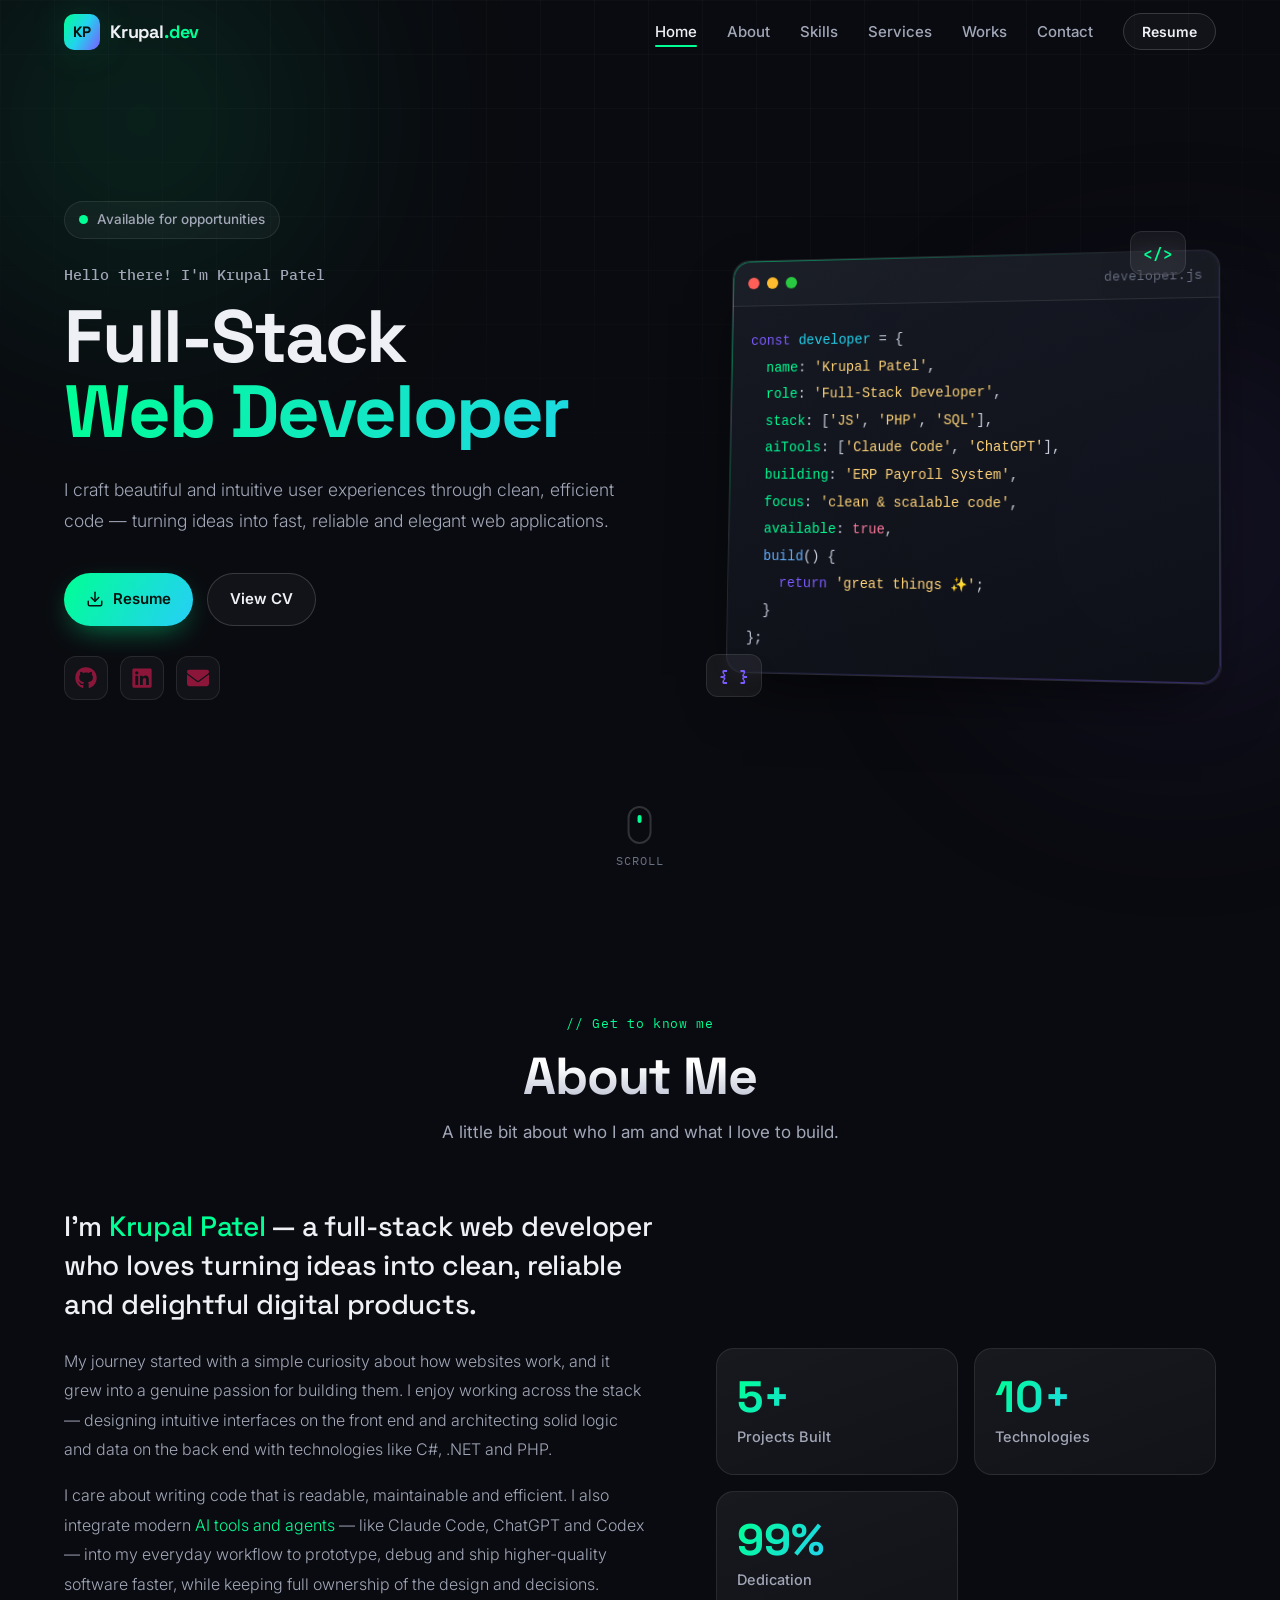
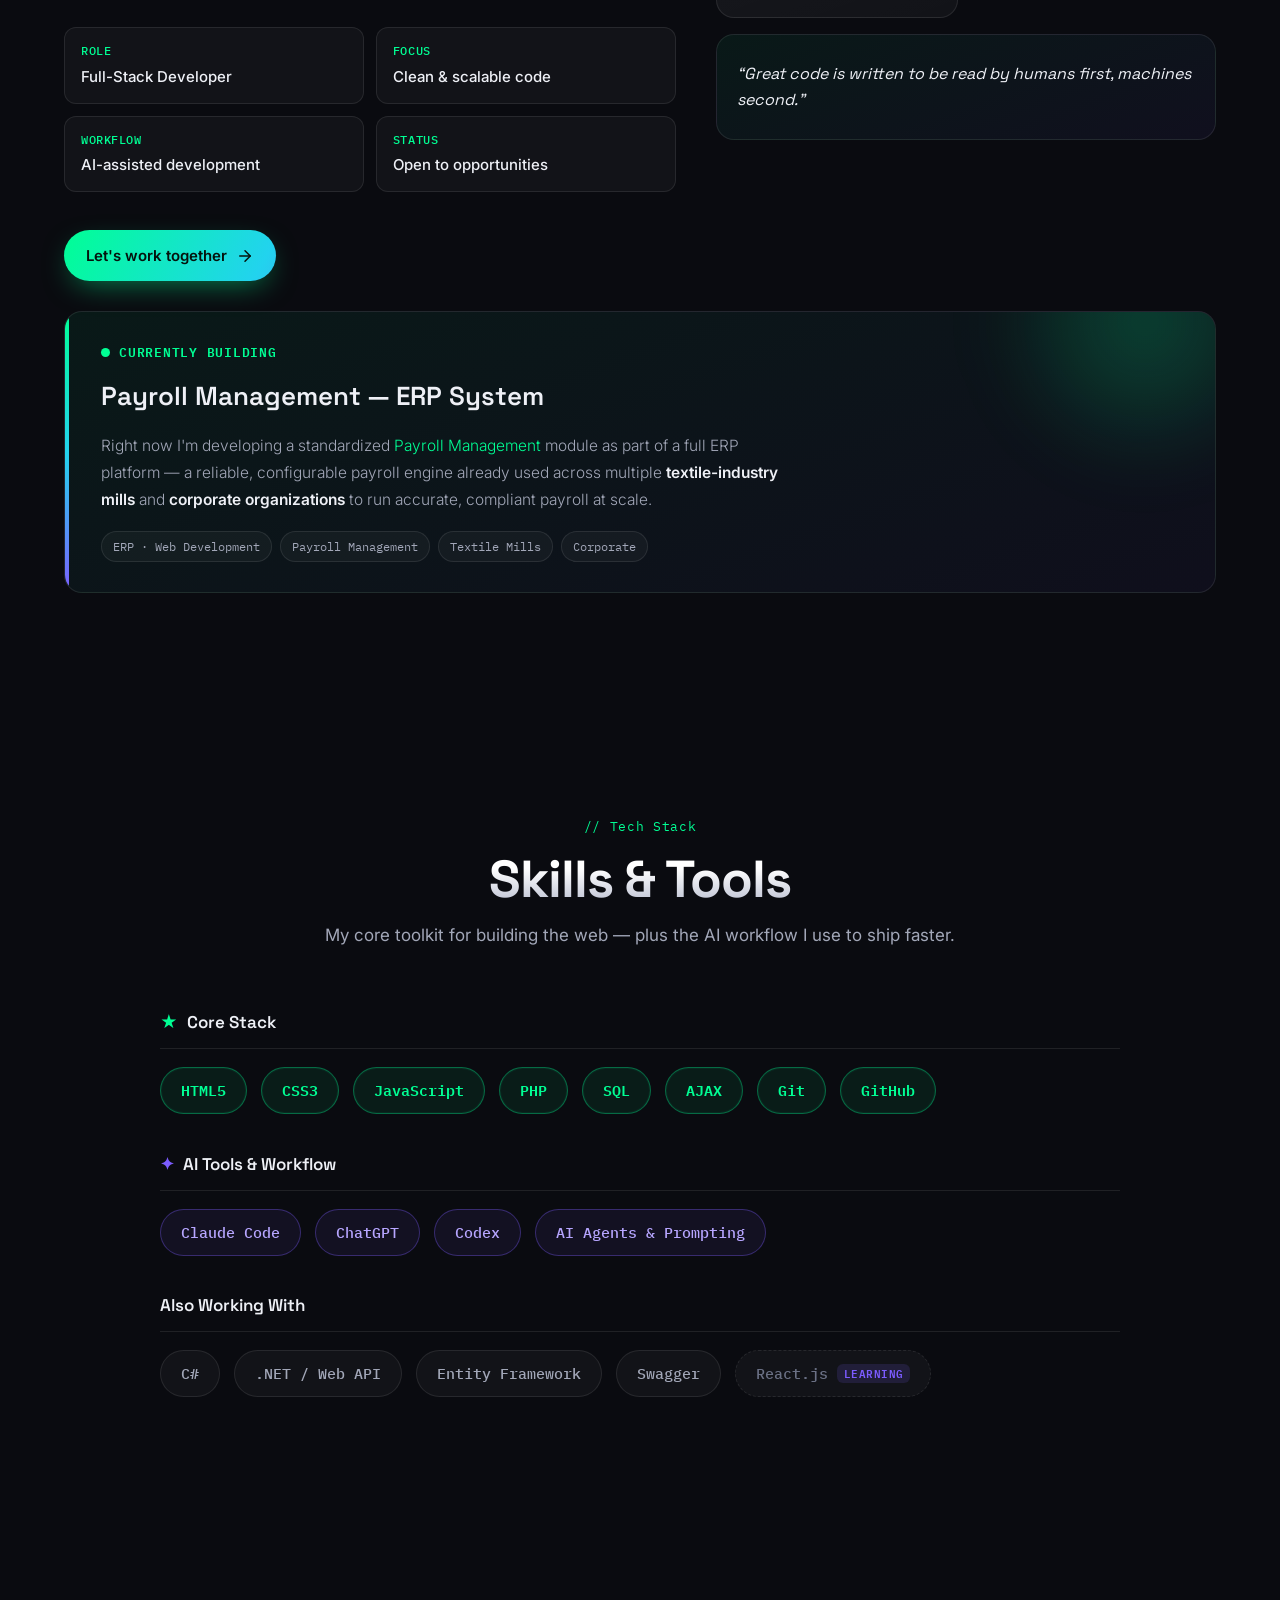
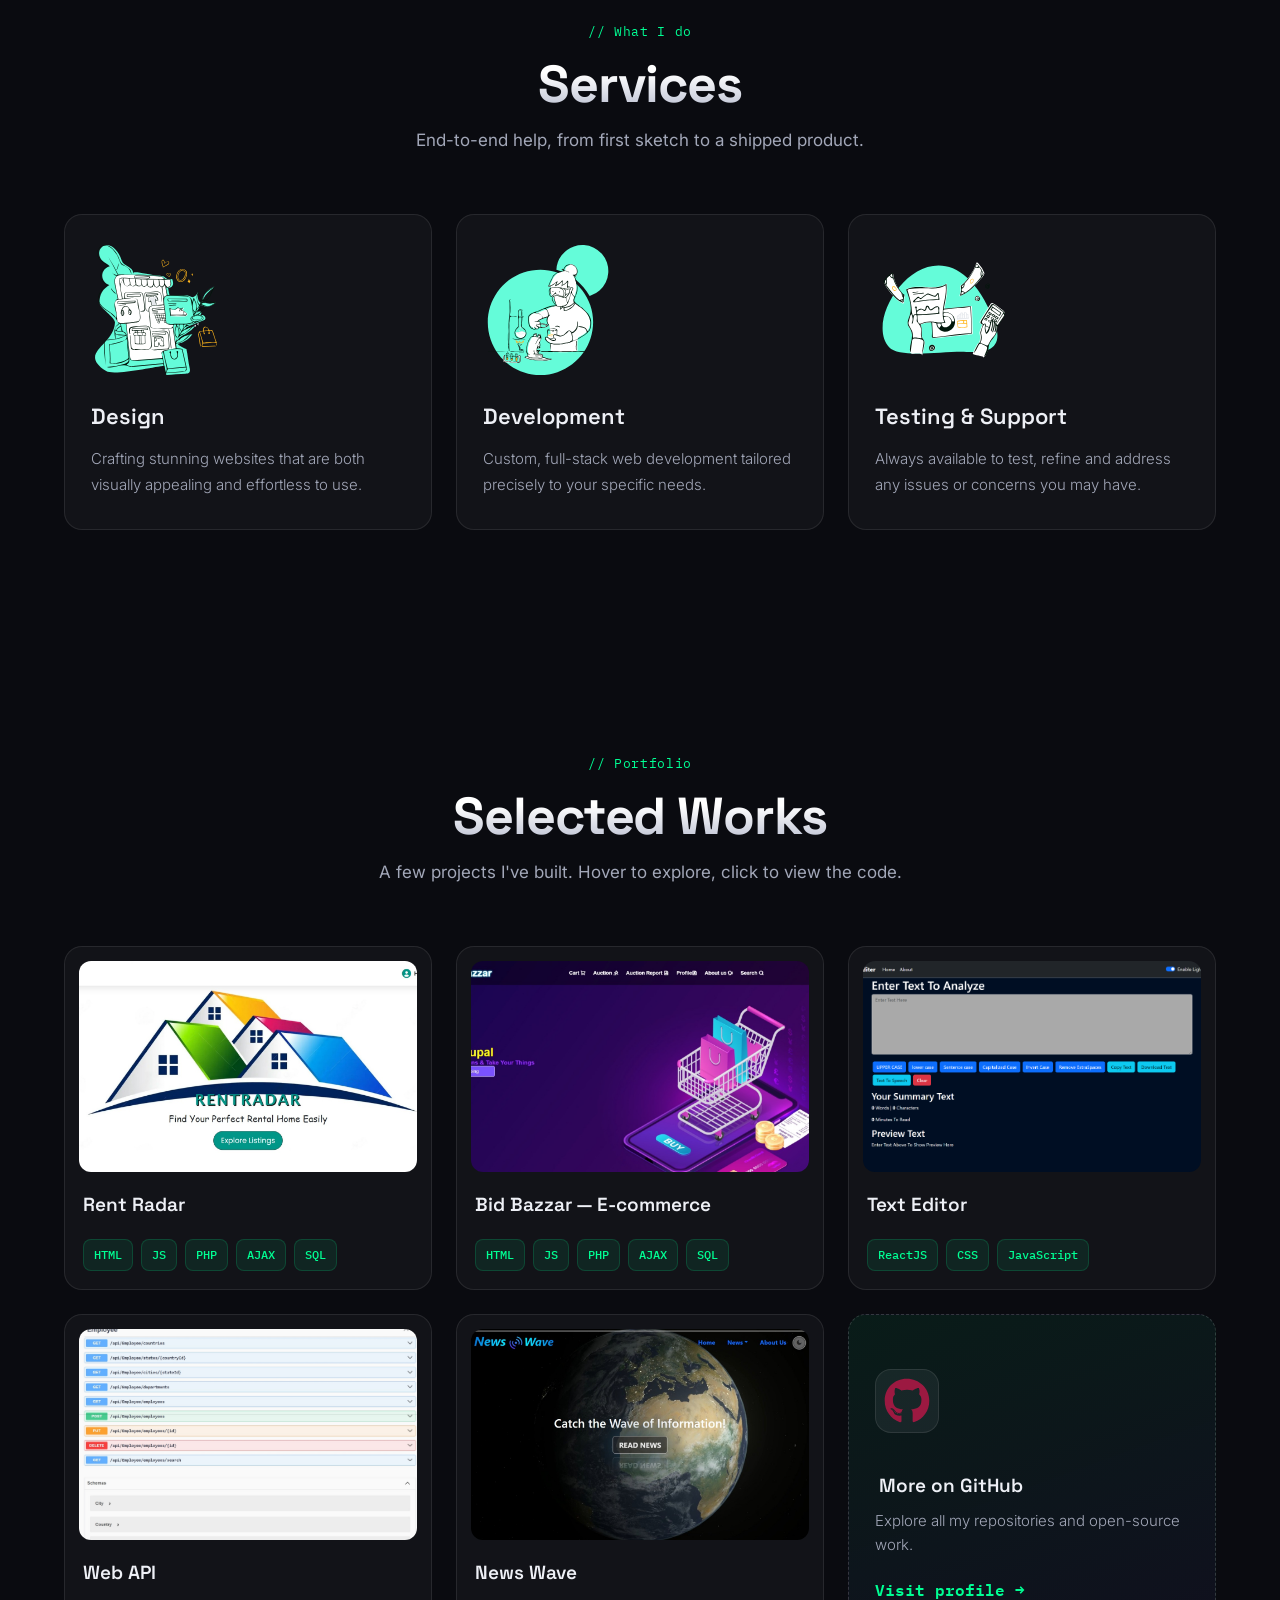
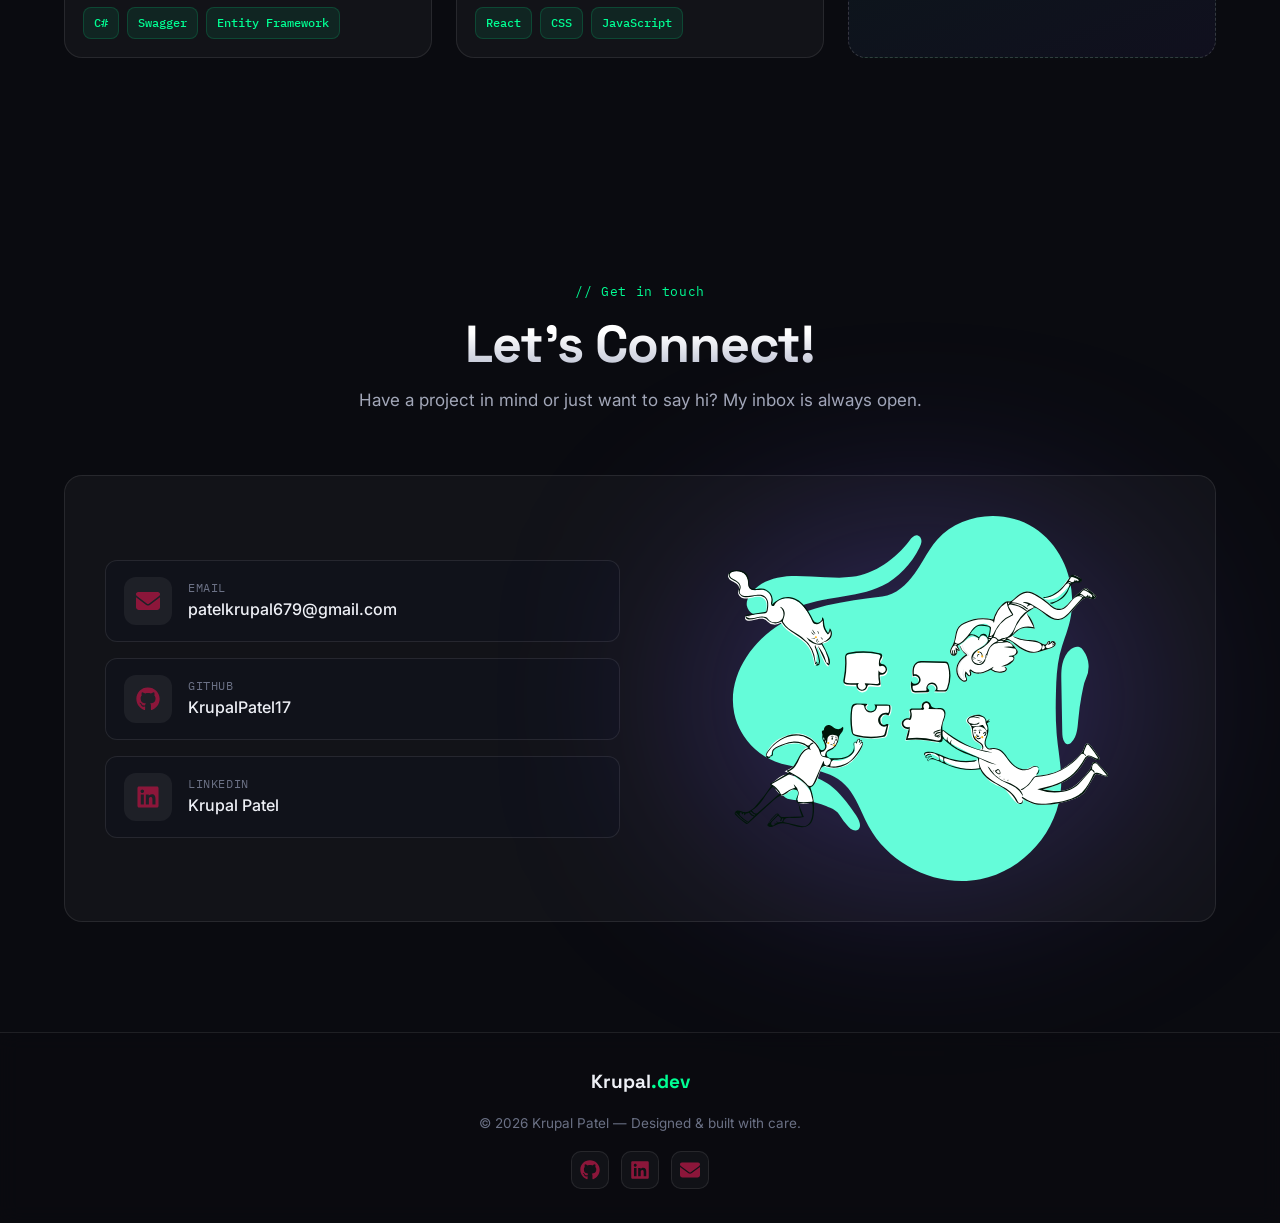
==== commit 6a36d9b0: "Final2" ====
--- a/style.css
+++ b/style.css
@@ -462,7 +462,8 @@
 /* Code card visual */
 .header__right {
     position: relative;
-    display: none;
+    display: block;
+    margin-top: 3rem;
 }
 .code-card {
     position: relative;
@@ -1246,7 +1247,27 @@
         grid-template-columns: 1.1fr 0.9fr;
         padding-block: 8rem;
     }
-    .header__right { display: block; }
     .works { grid-template-columns: repeat(3, 1fr); }
     .about { grid-template-columns: 1.1fr 0.9fr; }
 }
+
+/*
+ * ========================
+ * Mobile — code card fits & flat (no tilt)
+ * ========================
+ */
+@media only screen and (max-width: 61.99em) {
+    .code-card {
+        transform: none;
+    }
+    .header__right:hover .code-card {
+        transform: none;
+    }
+    .code-card__body {
+        font-size: 1.25rem;
+        padding: 1.8rem 1.6rem;
+    }
+    /* Keep floating tags from spilling off-screen on phones */
+    .code-card__float--1 { right: 8px; }
+    .code-card__float--2 { left: 2px; }
+}
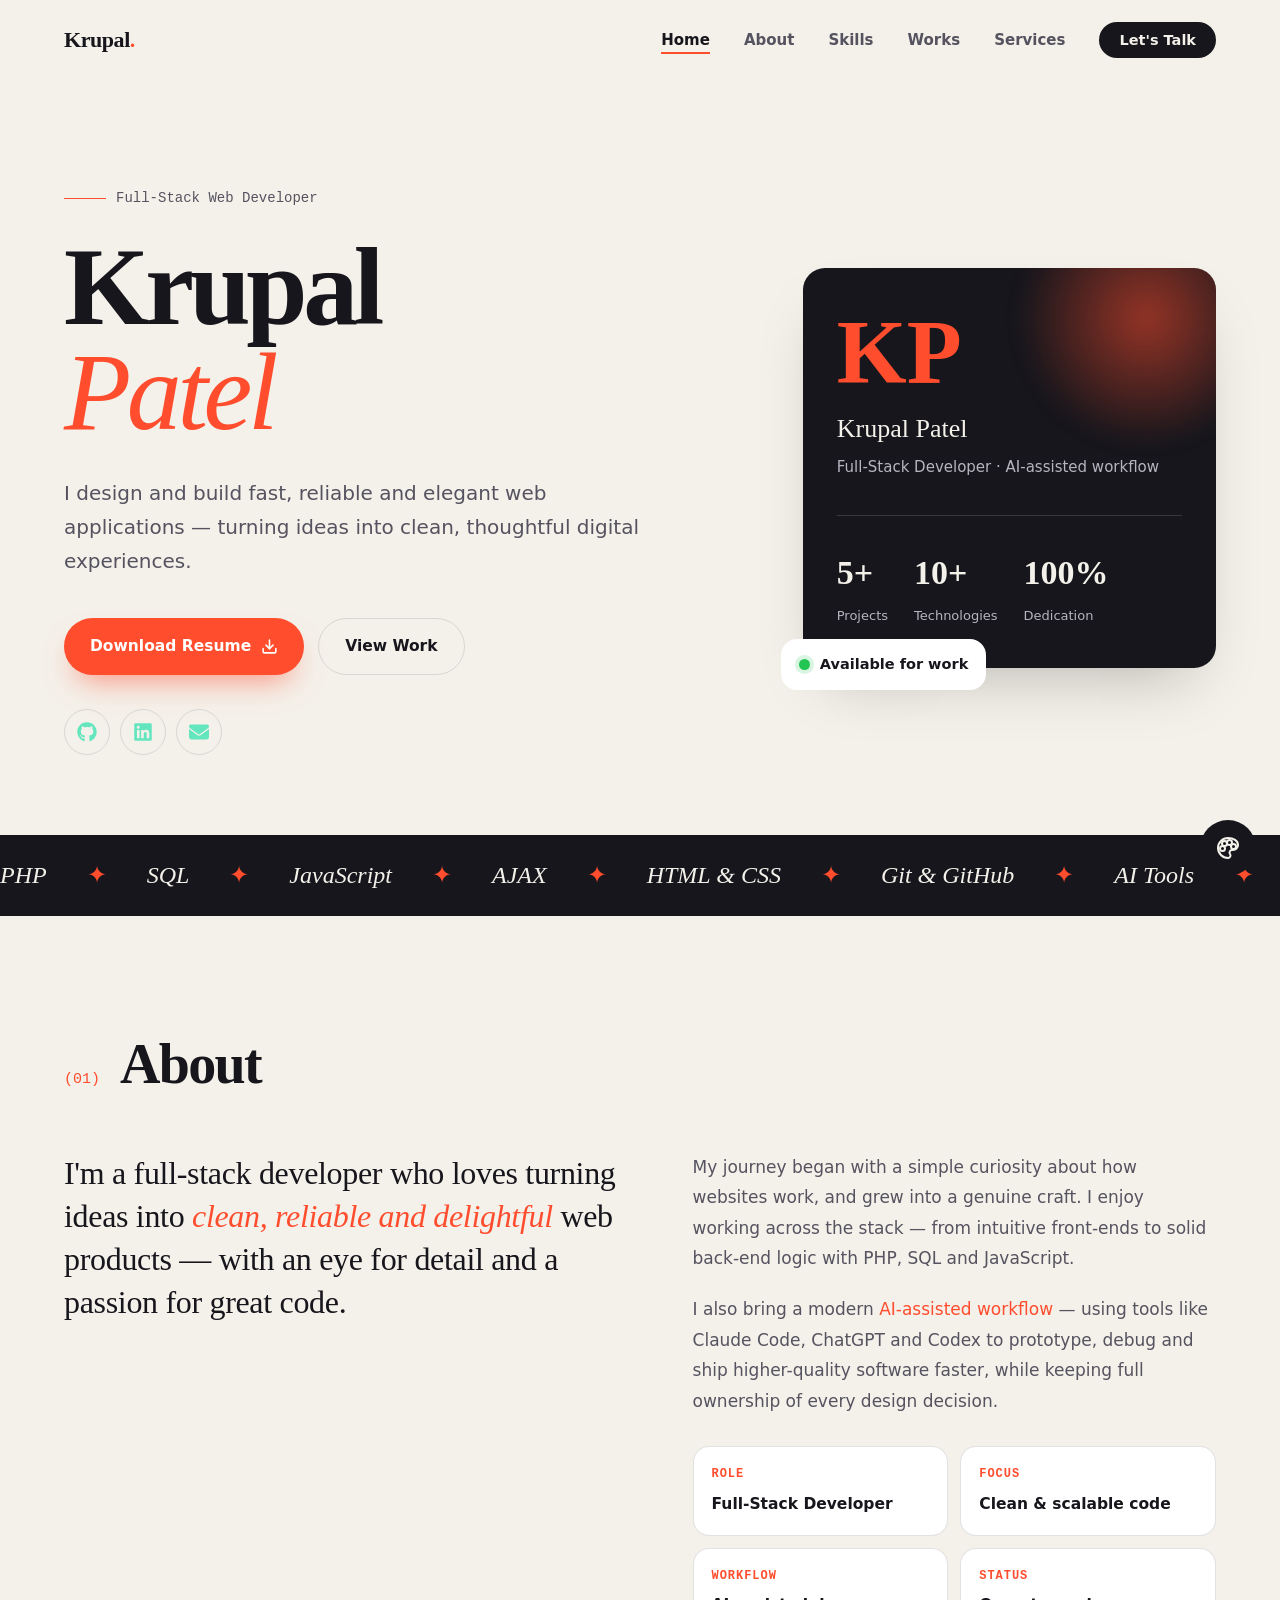
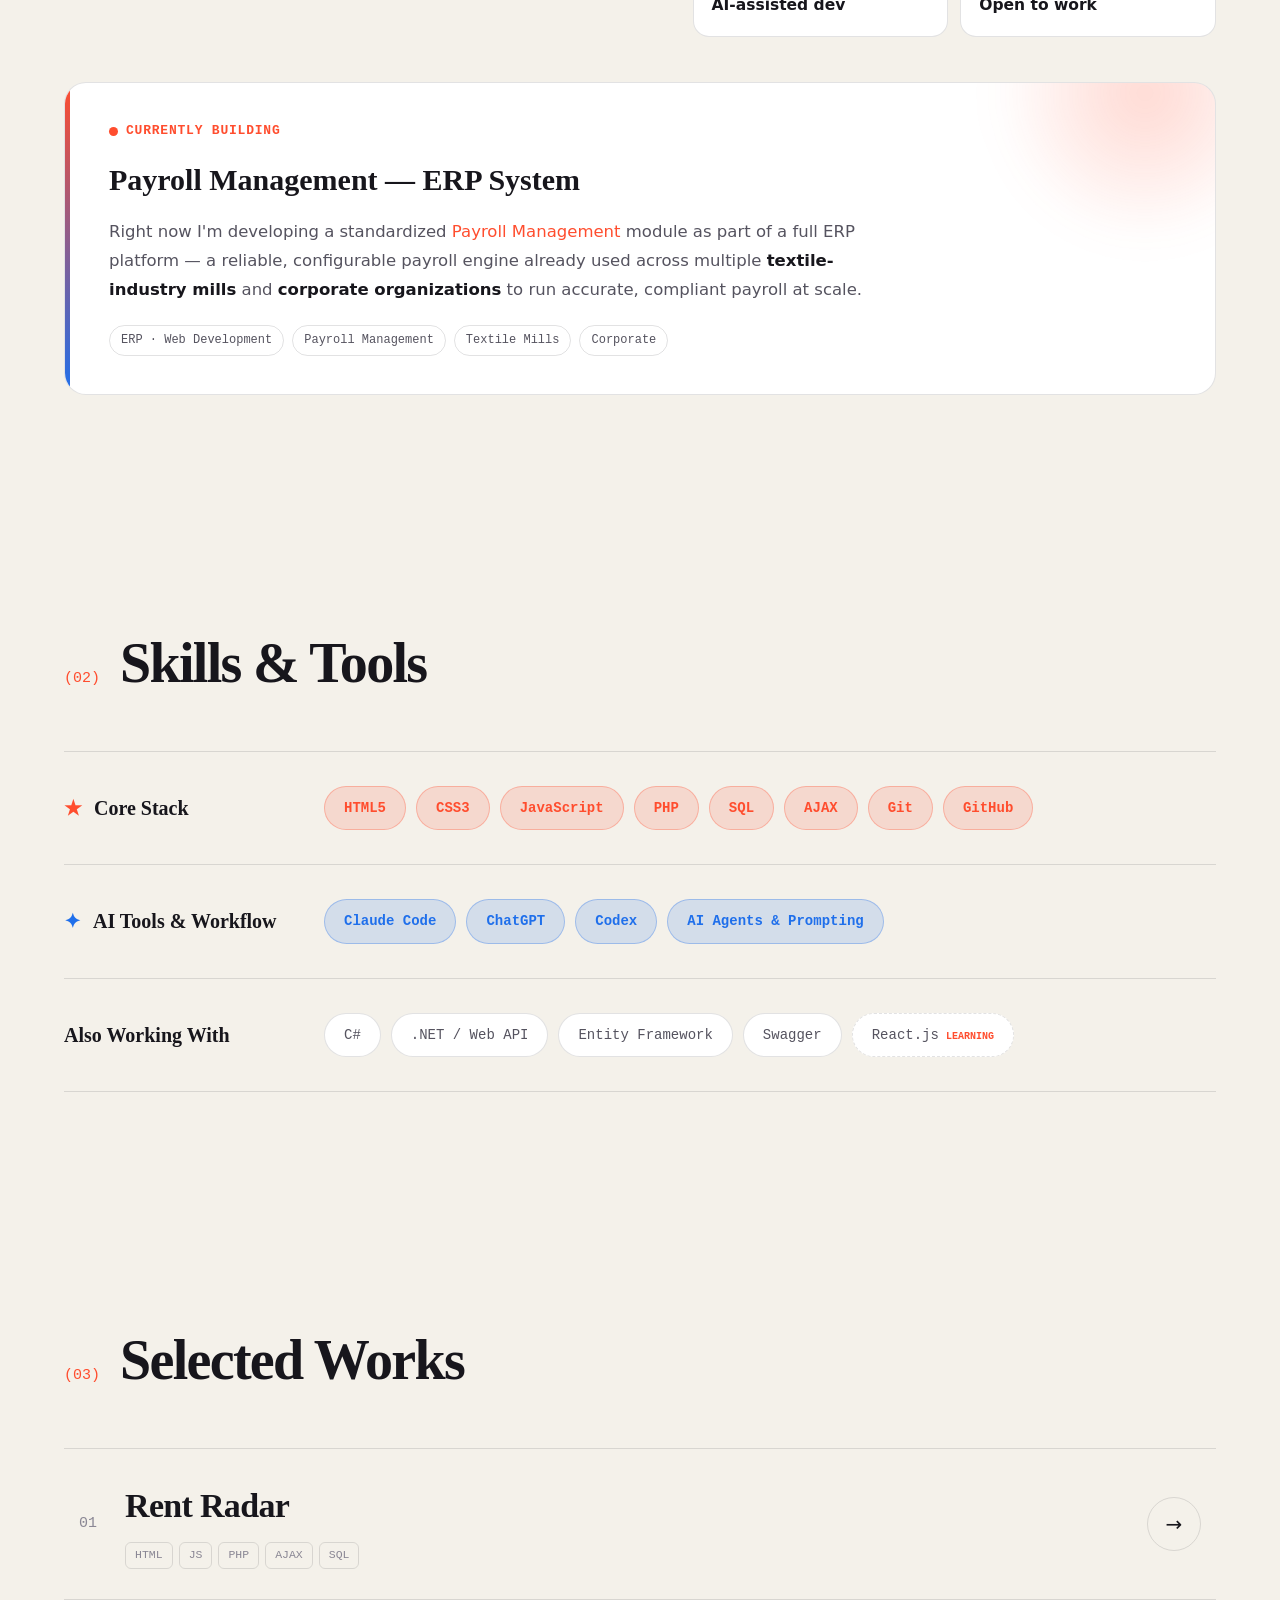
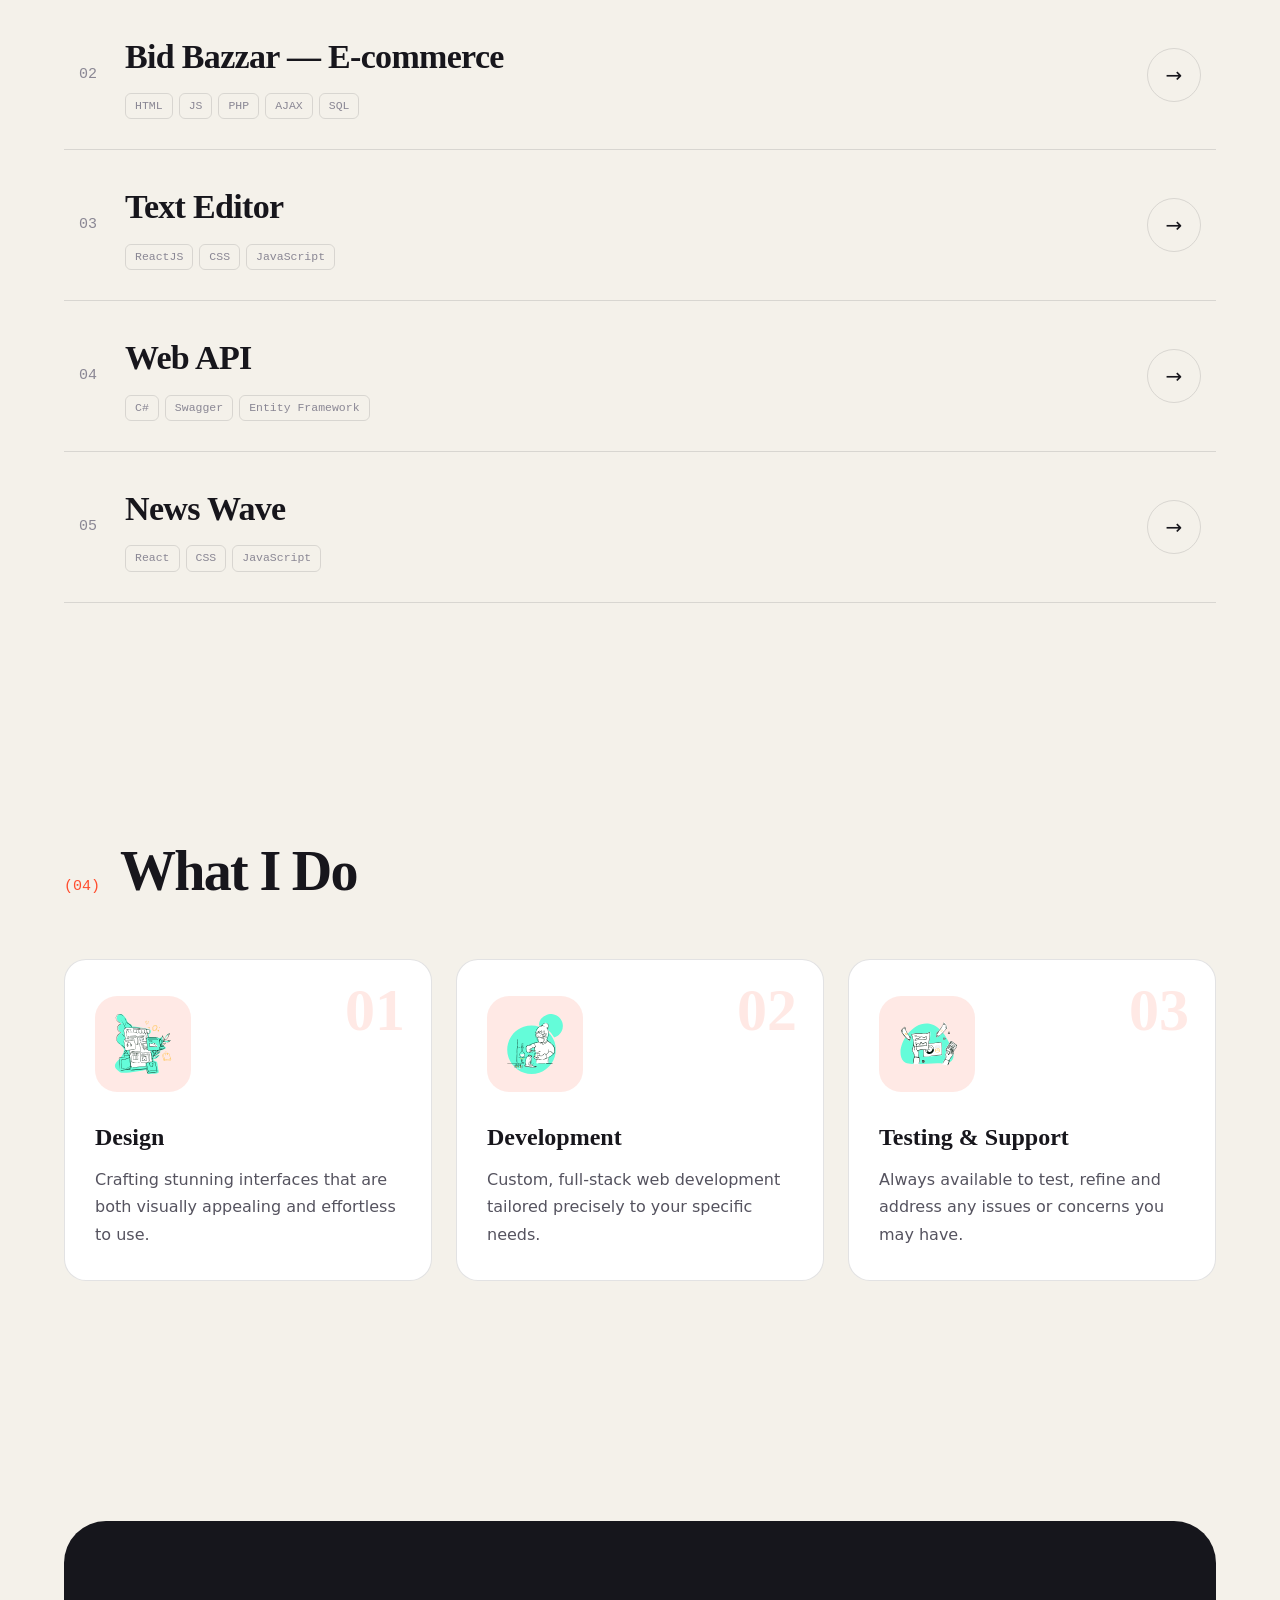
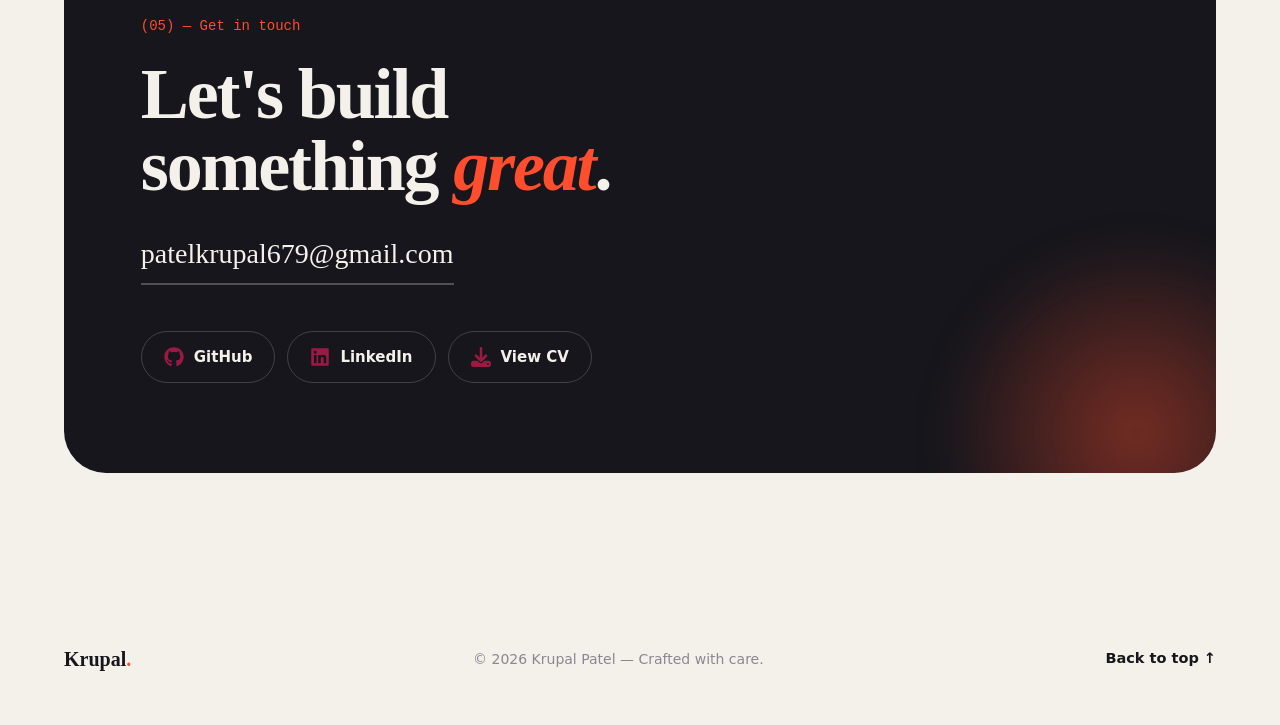
==== commit f20ecd5b: "New UI" ====
--- a/index.html
+++ b/index.html
@@ -2,483 +2,814 @@
 <html lang="en">
 
 <head>
-    <!-- Google Fonts -->
+    <meta charset="UTF-8">
+    <meta name="viewport" content="width=device-width, initial-scale=1.0">
+    <meta name="description" content="Krupal Patel — Full-Stack Web Developer. Editorial portfolio." />
+    <title>Krupal Patel — Full-Stack Developer</title>
+
+    <!-- Fonts -->
     <link rel="preconnect" href="https://fonts.googleapis.com">
     <link rel="preconnect" href="https://fonts.gstatic.com" crossorigin>
-    <link
-        href="https://fonts.googleapis.com/css2?family=Inter:wght@300;400;500;600;700&family=Space+Grotesk:wght@400;500;600;700&family=IBM+Plex+Mono:wght@400;500;600&display=swap"
-        rel="stylesheet">
-
-    <!-- CSS & JS -->
-    <link rel="stylesheet" href="./style.css" />
-    <script src="./index.js" defer></script>
-
-    <!-- Meta Tags -->
-    <meta charset="UTF-8">
-    <meta name="viewport" content="width=device-width, initial-scale=1.0">
-    <meta name="description" content="Krupal Patel — Full-Stack Web Developer. Building beautiful, intuitive and efficient web experiences." />
-    <meta name="keywords" content="Krupal Patel, Web Developer, Full-Stack Developer, Portfolio, React, PHP, C#" />
-    <title>Krupal Patel — Full-Stack Developer</title>
+    <link href="https://fonts.googleapis.com/css2?family=Fraunces:opsz,wght@9..144,400;9..144,500;9..144,600;9..144,700&family=Manrope:wght@400;500;600;700;800&family=JetBrains+Mono:wght@400;500&display=swap" rel="stylesheet">
 
     <!-- Icons -->
     <link rel="icon" href="./favicon.ico">
-    <link rel="icon" type="image/png" sizes="32x32" href="./assets/icons/favicon-32x32.png">
-    <link rel="icon" type="image/png" sizes="16x16" href="./assets/icons/favicon-16x16.png">
-    <link rel="apple-touch-icon" sizes="180x180" href="./assets/icons/apple-touch-icon-180x180.png">
+
+    <style>
+        /* ==========================================================
+         * Krupal Patel — Editorial Portfolio (Light Theme)
+         * ========================================================== */
+        *, *::before, *::after { margin: 0; padding: 0; box-sizing: border-box; }
+        :root {
+            --serif: 'Fraunces', Georgia, serif;
+            --sans: 'Manrope', system-ui, sans-serif;
+            --mono: 'JetBrains Mono', monospace;
+            --radius: 22px;
+            --ease: cubic-bezier(0.16, 1, 0.3, 1);
+            --shadow: 0 30px 60px -25px rgba(0, 0, 0, 0.25);
+            --icon-filter: none;
+        }
+
+        /* ===== THEMES ===== */
+        /* Light — Sandstone (default) */
+        :root, [data-theme="sandstone"] {
+            --paper: #f4f1ea; --paper-2: #ece7dc; --card: #ffffff;
+            --ink: #17161c; --ink-soft: #55535f; --muted: #8a8794;
+            --line: rgba(23,22,28,0.12); --line-soft: rgba(23,22,28,0.07);
+            --accent: #ff4d2e; --accent-2: #1f6feb;
+            --panel: #16161c; --on-panel: #f4f1ea; --on-panel-soft: #b7b4c0;
+        }
+        /* Light — Mint */
+        [data-theme="mint"] {
+            --paper: #eef4ef; --paper-2: #e1ece4; --card: #ffffff;
+            --ink: #10211a; --ink-soft: #4a5a51; --muted: #85978c;
+            --line: rgba(16,33,26,0.12); --line-soft: rgba(16,33,26,0.07);
+            --accent: #0f9d75; --accent-2: #2b7a6f;
+            --panel: #0f2419; --on-panel: #eef4ef; --on-panel-soft: #9fb7ac;
+        }
+        /* Light — Sky */
+        [data-theme="sky"] {
+            --paper: #eef1f6; --paper-2: #e0e7f1; --card: #ffffff;
+            --ink: #131a26; --ink-soft: #4c586a; --muted: #8791a3;
+            --line: rgba(19,26,38,0.12); --line-soft: rgba(19,26,38,0.07);
+            --accent: #2f6bff; --accent-2: #00a3b4;
+            --panel: #101827; --on-panel: #eef1f6; --on-panel-soft: #9fb0c9;
+        }
+        /* Light — Rose */
+        [data-theme="rose"] {
+            --paper: #f8eef0; --paper-2: #efdfe4; --card: #ffffff;
+            --ink: #241419; --ink-soft: #6a4c56; --muted: #a38791;
+            --line: rgba(36,20,25,0.12); --line-soft: rgba(36,20,25,0.07);
+            --accent: #e5346b; --accent-2: #b5179e;
+            --panel: #200f18; --on-panel: #f8eef0; --on-panel-soft: #c9a9b6;
+        }
+        /* Light — Lavender */
+        [data-theme="lavender"] {
+            --paper: #f1eef8; --paper-2: #e5e0f1; --card: #ffffff;
+            --ink: #181425; --ink-soft: #564c6a; --muted: #9187a3;
+            --line: rgba(24,20,37,0.12); --line-soft: rgba(24,20,37,0.07);
+            --accent: #7c3aed; --accent-2: #4f46e5;
+            --panel: #16112a; --on-panel: #f1eef8; --on-panel-soft: #b3a9c9;
+        }
+        /* Dark — Midnight */
+        [data-theme="midnight"] {
+            --paper: #0c1017; --paper-2: #121826; --card: #141b28;
+            --ink: #e9edf4; --ink-soft: #a6b0c1; --muted: #6d7889;
+            --line: rgba(255,255,255,0.10); --line-soft: rgba(255,255,255,0.05);
+            --accent: #4dd4ff; --accent-2: #8aa4ff;
+            --panel: #1a2233; --on-panel: #e9edf4; --on-panel-soft: #a6b0c1;
+            --icon-filter: invert(1);
+        }
+        /* Dark — Ember */
+        [data-theme="ember"] {
+            --paper: #14110e; --paper-2: #1d1813; --card: #1f1a15; --card-alt: #211b15;
+            --ink: #f3ece2; --ink-soft: #b8ac9c; --muted: #7d7264;
+            --line: rgba(255,255,255,0.10); --line-soft: rgba(255,255,255,0.05);
+            --accent: #ff8a3d; --accent-2: #ffd166;
+            --panel: #241d15; --on-panel: #f3ece2; --on-panel-soft: #b8ac9c;
+            --icon-filter: invert(1);
+        }
+        /* Dark — Forest */
+        [data-theme="forest"] {
+            --paper: #0a130e; --paper-2: #111d16; --card: #12201a;
+            --ink: #e6f0e9; --ink-soft: #a2b6ab; --muted: #6c8177;
+            --line: rgba(255,255,255,0.10); --line-soft: rgba(255,255,255,0.05);
+            --accent: #35d07f; --accent-2: #7be0b0;
+            --panel: #14261d; --on-panel: #e6f0e9; --on-panel-soft: #a2b6ab;
+            --icon-filter: invert(1);
+        }
+        html { font-size: 62.5%; scroll-behavior: smooth; }
+        body {
+            font-family: var(--sans);
+            font-size: 1.7rem;
+            line-height: 1.6;
+            color: var(--ink);
+            background: var(--paper);
+            -webkit-font-smoothing: antialiased;
+            overflow-x: hidden;
+        }
+        a { text-decoration: none; color: inherit; }
+        img { max-width: 100%; display: block; }
+        ul { list-style: none; }
+        ::selection { background: var(--accent); color: #fff; }
+
+        ::-webkit-scrollbar { width: 11px; }
+        ::-webkit-scrollbar-track { background: var(--paper-2); }
+        ::-webkit-scrollbar-thumb { background: #c7c1b3; border-radius: 10px; border: 3px solid var(--paper-2); }
+
+        .wrap { width: 90%; max-width: 1240px; margin-inline: auto; }
+        .accent { color: var(--accent); }
+
+        /* Reveal */
+        [data-reveal] { opacity: 0; transform: translateY(30px); transition: opacity 0.8s var(--ease), transform 0.8s var(--ease); }
+        [data-reveal].in { opacity: 1; transform: none; }
+        @media (prefers-reduced-motion: reduce) {
+            [data-reveal] { opacity: 1; transform: none; }
+            html { scroll-behavior: auto; }
+        }
+
+        /* ============ NAV ============ */
+        .nav {
+            position: fixed; top: 0; left: 0; width: 100%; z-index: 900;
+            padding: 2.2rem 0;
+            transition: background 0.35s, padding 0.35s, box-shadow 0.35s;
+        }
+        .nav.scrolled {
+            background: color-mix(in srgb, var(--paper) 82%, transparent);
+            backdrop-filter: blur(18px);
+            -webkit-backdrop-filter: blur(18px);
+            padding: 1.4rem 0;
+            border-bottom: 1px solid var(--line);
+            box-shadow: 0 10px 30px -18px rgba(0,0,0,0.5);
+        }
+        .nav__inner { display: flex; align-items: center; justify-content: space-between; }
+        .nav__brand { font-family: var(--serif); font-weight: 600; font-size: 2.2rem; letter-spacing: -0.02em; }
+        .nav__brand span { color: var(--accent); }
+        .nav__links { display: flex; align-items: center; gap: 3.4rem; }
+        .nav__link { font-weight: 600; font-size: 1.5rem; position: relative; color: var(--ink-soft); transition: color 0.2s; }
+        .nav__link::after {
+            content: ''; position: absolute; left: 0; bottom: -5px; width: 100%; height: 2px;
+            background: var(--accent); transform: scaleX(0); transform-origin: left; transition: transform 0.3s var(--ease);
+        }
+        .nav__link:hover { color: var(--ink); }
+        .nav__link:hover::after, .nav__link.active::after { transform: scaleX(1); }
+        .nav__link.active { color: var(--ink); }
+        .nav__btn {
+            padding: 1rem 2rem; border-radius: 999px; background: var(--panel); color: var(--on-panel);
+            font-weight: 600; font-size: 1.45rem; transition: transform 0.25s var(--ease), background 0.25s;
+        }
+        .nav__btn:hover { background: var(--accent); transform: translateY(-2px); }
+        .nav__burger { display: none; flex-direction: column; gap: 6px; width: 32px; background: none; border: none; cursor: pointer; z-index: 950; }
+        .nav__burger span { display: block; height: 2.5px; width: 100%; background: var(--ink); border-radius: 2px; transition: transform 0.3s var(--ease), opacity 0.2s; }
+        .nav.open .nav__burger span:nth-child(1) { transform: translateY(8.5px) rotate(45deg); }
+        .nav.open .nav__burger span:nth-child(2) { opacity: 0; }
+        .nav.open .nav__burger span:nth-child(3) { transform: translateY(-8.5px) rotate(-45deg); }
+
+        /* ============ HERO ============ */
+        .hero { padding: 18rem 0 8rem; position: relative; }
+        .hero__grid { display: grid; grid-template-columns: 1fr; gap: 5rem; align-items: center; }
+        .hero__eyebrow {
+            display: inline-flex; align-items: center; gap: 1rem;
+            font-family: var(--mono); font-size: 1.4rem; color: var(--ink-soft); margin-bottom: 2.6rem;
+        }
+        .hero__eyebrow::before { content: ''; width: 42px; height: 1.5px; background: var(--accent); }
+        .hero__title {
+            font-family: var(--serif); font-weight: 600;
+            font-size: clamp(5.2rem, 12vw, 11rem); line-height: 0.95; letter-spacing: -0.04em;
+        }
+        .hero__title em { font-style: italic; color: var(--accent); font-weight: 500; }
+        .hero__role {
+            font-family: var(--sans); font-weight: 700; text-transform: uppercase;
+            letter-spacing: 0.32em; font-size: clamp(1.3rem, 2.2vw, 1.7rem); color: var(--ink-soft);
+            margin-top: 3rem; display: flex; align-items: center; gap: 1.6rem;
+        }
+        .hero__role::before { content: ''; width: 60px; height: 1.5px; background: var(--ink); }
+        .hero__desc { font-size: clamp(1.7rem, 2.4vw, 2rem); color: var(--ink-soft); max-width: 46ch; margin-top: 3.2rem; line-height: 1.7; }
+        .hero__cta { display: flex; flex-wrap: wrap; gap: 1.4rem; margin-top: 4rem; }
+        .btn {
+            display: inline-flex; align-items: center; gap: 1rem; padding: 1.5rem 2.6rem; border-radius: 999px;
+            font-weight: 700; font-size: 1.55rem; cursor: pointer; transition: transform 0.25s var(--ease), background 0.25s, color 0.25s;
+        }
+        .btn--solid { background: var(--accent); color: #fff; box-shadow: 0 16px 30px -12px color-mix(in srgb, var(--accent) 60%, transparent); }
+        .btn--solid:hover { transform: translateY(-3px); background: var(--ink); }
+        .btn--outline { border: 1.5px solid var(--line); color: var(--ink); }
+        .btn--outline:hover { transform: translateY(-3px); border-color: var(--ink); background: var(--ink); color: var(--paper); }
+        .hero__socials { display: flex; gap: 1rem; margin-top: 3.4rem; }
+        .hero__socials a {
+            display: grid; place-items: center; width: 4.6rem; height: 4.6rem; border-radius: 50%;
+            border: 1.5px solid var(--line); transition: transform 0.25s var(--ease), border-color 0.25s, background 0.25s;
+        }
+        .hero__socials a:hover { transform: translateY(-4px); border-color: var(--ink); background: var(--card); }
+        .hero__socials img { width: 20px; height: 20px; filter: var(--icon-filter); }
+
+        /* Hero visual */
+        .hero__visual { position: relative; }
+        .hero__card {
+            position: relative; background: var(--panel); border-radius: var(--radius); padding: 4rem 3.4rem;
+            color: var(--on-panel); box-shadow: var(--shadow); overflow: hidden;
+            animation: floaty 6s ease-in-out infinite;
+        }
+        @keyframes floaty { 0%,100% { transform: translateY(0); } 50% { transform: translateY(-12px); } }
+        .hero__card::before {
+            content: ''; position: absolute; width: 260px; height: 260px; border-radius: 50%;
+            background: radial-gradient(circle, color-mix(in srgb, var(--accent) 55%, transparent), transparent 70%);
+            top: -80px; right: -60px; filter: blur(10px);
+        }
+        .hero__monogram { font-family: var(--serif); font-size: 9rem; font-weight: 600; line-height: 1; color: var(--accent); }
+        .hero__card-name { font-family: var(--serif); font-size: 2.6rem; margin-top: 1rem; }
+        .hero__card-sub { color: var(--on-panel-soft); font-size: 1.5rem; margin-top: 0.6rem; }
+        .hero__card-stats { display: flex; gap: 2.6rem; margin-top: 3.6rem; padding-top: 3rem; border-top: 1px solid rgba(255,255,255,0.14); }
+        .hero__stat b { display: block; font-family: var(--serif); font-size: 3.4rem; font-weight: 600; }
+        .hero__stat span { font-size: 1.3rem; color: var(--on-panel-soft); }
+        .hero__badge {
+            position: absolute; bottom: -22px; left: -22px; background: var(--card); color: var(--ink);
+            border-radius: 16px; padding: 1.4rem 1.8rem; box-shadow: var(--shadow); display: flex; align-items: center; gap: 1rem;
+            font-weight: 700; font-size: 1.45rem;
+        }
+        .hero__badge i { width: 11px; height: 11px; border-radius: 50%; background: #23c552; box-shadow: 0 0 0 4px rgba(35,197,82,0.18); }
+
+        /* ============ MARQUEE ============ */
+        .marquee { border-block: 1.5px solid var(--line); background: var(--panel); color: var(--on-panel); overflow: hidden; padding: 2rem 0; }
+        .marquee__track { display: flex; gap: 4rem; width: max-content; animation: scroll 26s linear infinite; }
+        .marquee__track span { font-family: var(--serif); font-size: 2.4rem; font-style: italic; white-space: nowrap; display: inline-flex; align-items: center; gap: 4rem; }
+        .marquee__track span::after { content: '✦'; color: var(--accent); font-style: normal; }
+        @keyframes scroll { to { transform: translateX(-50%); } }
+
+        /* ============ SECTION HEAD ============ */
+        .section { padding: clamp(7rem, 12vw, 12rem) 0; scroll-margin-top: 8rem; }
+        .head { display: flex; align-items: baseline; gap: 2rem; margin-bottom: 6rem; }
+        .head__num { font-family: var(--mono); font-size: 1.5rem; color: var(--accent); font-weight: 500; }
+        .head__title { font-family: var(--serif); font-weight: 600; font-size: clamp(3.4rem, 6vw, 5.6rem); letter-spacing: -0.03em; line-height: 1; }
+
+        /* ============ ABOUT ============ */
+        .about__grid { display: grid; grid-template-columns: 1fr; gap: 5rem; }
+        .about__lead { font-family: var(--serif); font-size: clamp(2.2rem, 3.6vw, 3.2rem); line-height: 1.35; font-weight: 500; letter-spacing: -0.01em; }
+        .about__lead em { font-style: italic; color: var(--accent); }
+        .about__body p { color: var(--ink-soft); font-size: 1.7rem; line-height: 1.8; margin-bottom: 2rem; max-width: 54ch; }
+        .about__facts { display: grid; grid-template-columns: repeat(2, 1fr); gap: 1.2rem; margin-top: 3rem; }
+        .about__fact { padding: 1.8rem; border: 1.5px solid var(--line); border-radius: 16px; background: var(--card); transition: transform 0.25s var(--ease), border-color 0.25s; }
+        .about__fact:hover { transform: translateY(-4px); border-color: var(--accent); }
+        .about__fact b { display: block; font-family: var(--mono); font-size: 1.2rem; text-transform: uppercase; letter-spacing: 0.08em; color: var(--accent); margin-bottom: 0.5rem; }
+        .about__fact span { font-weight: 600; font-size: 1.55rem; }
+
+        /* ============ NOW / CURRENTLY ============ */
+        .now { margin-top: 4.5rem; }
+        .now-card {
+            position: relative; overflow: hidden; background: var(--card); border: 1.5px solid var(--line);
+            border-radius: var(--radius); padding: clamp(2.6rem, 4vw, 3.8rem) clamp(2.6rem, 4vw, 3.8rem) clamp(2.6rem, 4vw, 3.8rem) clamp(3.2rem, 4.6vw, 4.4rem);
+            display: grid; gap: 1.4rem; transition: transform 0.35s var(--ease), box-shadow 0.35s;
+        }
+        .now-card:hover { transform: translateY(-4px); box-shadow: var(--shadow); }
+        .now-card::before { content: ''; position: absolute; left: 0; top: 0; bottom: 0; width: 5px; background: linear-gradient(var(--accent), var(--accent-2)); }
+        .now-card::after { content: ''; position: absolute; width: 300px; height: 300px; border-radius: 50%; background: radial-gradient(circle, color-mix(in srgb, var(--accent) 22%, transparent), transparent 70%); top: -140px; right: -80px; filter: blur(20px); pointer-events: none; }
+        .now-card__tag { display: inline-flex; align-items: center; gap: 0.8rem; font-family: var(--mono); font-size: 1.3rem; font-weight: 600; color: var(--accent); text-transform: uppercase; letter-spacing: 0.06em; position: relative; z-index: 1; }
+        .now-card__tag i { width: 9px; height: 9px; border-radius: 50%; background: var(--accent); box-shadow: 0 0 0 0 color-mix(in srgb, var(--accent) 55%, transparent); animation: pulse2 2s infinite; }
+        @keyframes pulse2 { 0% { box-shadow: 0 0 0 0 color-mix(in srgb, var(--accent) 55%, transparent); } 70% { box-shadow: 0 0 0 10px transparent; } 100% { box-shadow: 0 0 0 0 transparent; } }
+        .now-card h3 { font-family: var(--serif); font-size: clamp(2.2rem, 3.4vw, 3rem); font-weight: 600; position: relative; z-index: 1; }
+        .now-card p { color: var(--ink-soft); font-size: 1.65rem; line-height: 1.75; max-width: 72ch; position: relative; z-index: 1; }
+        .now-card p strong { color: var(--ink); font-weight: 700; }
+        .now-card__meta { display: flex; flex-wrap: wrap; gap: 0.8rem; margin-top: 0.6rem; position: relative; z-index: 1; }
+        .now-card__meta span { font-family: var(--mono); font-size: 1.2rem; padding: 0.5rem 1.1rem; border-radius: 999px; border: 1px solid var(--line); color: var(--ink-soft); }
+
+        /* ============ SKILLS ============ */
+        .skills__group { padding: 3.4rem 0; border-top: 1.5px solid var(--line); display: grid; grid-template-columns: 1fr; gap: 2rem; }
+        .skills__group:last-child { border-bottom: 1.5px solid var(--line); }
+        .skills__label { display: flex; align-items: center; gap: 1.2rem; font-family: var(--serif); font-size: 2rem; font-weight: 600; }
+        .skills__label i { font-style: normal; color: var(--accent); }
+        .skills__label.ai i { color: var(--accent-2); }
+        .chips { display: flex; flex-wrap: wrap; gap: 1rem; }
+        .chip {
+            padding: 1rem 1.9rem; border-radius: 999px; border: 1.5px solid var(--line); background: var(--card);
+            font-family: var(--mono); font-size: 1.4rem; font-weight: 500; color: var(--ink-soft);
+            transition: transform 0.25s var(--ease), border-color 0.25s, color 0.25s, background 0.25s;
+        }
+        .chip:hover { transform: translateY(-4px); border-color: var(--ink); color: var(--ink); }
+        .chip--core { background: color-mix(in srgb, var(--accent) 15%, transparent); border-color: color-mix(in srgb, var(--accent) 30%, transparent); color: var(--accent); font-weight: 600; }
+        .chip--core:hover { background: var(--accent); color: #fff; border-color: transparent; box-shadow: 0 12px 24px -12px var(--accent); }
+        .chip--ai { background: color-mix(in srgb, var(--accent-2) 15%, transparent); border-color: color-mix(in srgb, var(--accent-2) 30%, transparent); color: var(--accent-2); font-weight: 600; }
+        .chip--ai:hover { background: var(--accent-2); color: #fff; border-color: transparent; box-shadow: 0 12px 24px -12px var(--accent-2); }
+        .chip--learn { border-style: dashed; }
+        .chip--learn small { color: var(--accent); font-weight: 700; margin-left: 0.7rem; text-transform: uppercase; font-size: 1rem; }
+
+        /* ============ WORKS ============ */
+        .works__list { border-top: 1.5px solid var(--line); }
+        .work {
+            display: grid; grid-template-columns: auto 1fr auto auto; align-items: center; gap: clamp(1.4rem, 3vw, 2.8rem);
+            padding: 3rem 1.5rem; border-bottom: 1.5px solid var(--line);
+            position: relative; overflow: hidden; transition: padding 0.45s var(--ease), color 0.35s;
+        }
+        .work::before {
+            content: ''; position: absolute; inset: 0; background: var(--panel); transform: scaleY(0);
+            transform-origin: bottom; transition: transform 0.45s var(--ease); z-index: 0;
+        }
+        .work:hover::before { transform: scaleY(1); }
+        .work:hover { color: var(--on-panel); padding-left: 2.8rem; padding-right: 2.8rem; }
+        .work > * { position: relative; z-index: 1; }
+        .work__num { font-family: var(--mono); font-size: 1.5rem; color: var(--muted); transition: color 0.35s; }
+        .work:hover .work__num { color: var(--accent); }
+        .work__name {
+            font-family: var(--serif); font-size: clamp(2.2rem, 4vw, 3.4rem); font-weight: 600;
+            letter-spacing: -0.02em; display: block; transition: transform 0.4s var(--ease);
+        }
+        .work:hover .work__name { transform: translateX(8px); }
+        .work__tags { display: flex; flex-wrap: wrap; gap: 0.6rem; margin-top: 0.9rem; transition: transform 0.4s var(--ease); }
+        .work:hover .work__tags { transform: translateX(8px); }
+        .work__tag { font-family: var(--mono); font-size: 1.15rem; color: var(--muted); padding: 0.3rem 0.9rem; border: 1px solid var(--line); border-radius: 6px; transition: color 0.35s, border-color 0.35s; }
+        .work:hover .work__tag { color: var(--on-panel-soft); border-color: rgba(255,255,255,0.22); }
+        /* Inline thumbnail that reveals on hover */
+        .work__thumb {
+            width: 0; height: 82px; border-radius: 12px; overflow: hidden; opacity: 0;
+            transform: translateX(30px) rotate(-5deg); box-shadow: 0 22px 44px -18px rgba(0,0,0,0.55);
+            transition: width 0.5s var(--ease), opacity 0.45s var(--ease), transform 0.5s var(--ease);
+        }
+        .work:hover .work__thumb { width: 138px; opacity: 1; transform: none; }
+        .work__thumb img { width: 138px; height: 82px; object-fit: cover; }
+        .work__arrow {
+            display: grid; place-items: center; width: 5.4rem; height: 5.4rem; border-radius: 50%;
+            border: 1.5px solid var(--line); font-size: 2rem; flex-shrink: 0;
+            transition: transform 0.35s var(--ease), background 0.3s, border-color 0.3s, color 0.3s;
+        }
+        .work:hover .work__arrow { background: var(--accent); border-color: var(--accent); color: #fff; transform: rotate(-45deg) scale(1.08); }
+
+        /* ============ SERVICES ============ */
+        .services__grid { display: grid; grid-template-columns: 1fr; gap: 2.4rem; }
+        .service {
+            background: var(--card); border: 1.5px solid var(--line); border-radius: var(--radius); padding: 3.6rem 3rem 3.2rem;
+            transition: transform 0.4s var(--ease), box-shadow 0.4s, border-color 0.4s; position: relative; overflow: hidden;
+        }
+        .service::after {
+            content: ''; position: absolute; left: 0; bottom: 0; width: 100%; height: 4px;
+            background: var(--accent); transform: scaleX(0); transform-origin: left; transition: transform 0.45s var(--ease);
+        }
+        .service:hover { transform: translateY(-10px); box-shadow: var(--shadow); border-color: transparent; }
+        .service:hover::after { transform: scaleX(1); }
+        .service__idx {
+            position: absolute; top: 2rem; right: 2.6rem; font-family: var(--serif); font-size: 6rem;
+            font-weight: 600; line-height: 1; color: var(--accent); opacity: 0.12; transition: opacity 0.4s, transform 0.4s var(--ease);
+        }
+        .service:hover .service__idx { opacity: 0.22; transform: scale(1.1); }
+        .service__icon-wrap {
+            display: grid; place-items: center; width: 96px; height: 96px; border-radius: 22px;
+            background: color-mix(in srgb, var(--accent) 12%, transparent); margin-bottom: 2.6rem;
+            transition: transform 0.45s var(--ease), background 0.4s;
+        }
+        .service:hover .service__icon-wrap { transform: rotate(-6deg) scale(1.06); background: color-mix(in srgb, var(--accent) 20%, transparent); }
+        .service__icon { width: 60px; height: 60px; transition: transform 0.45s var(--ease); }
+        .service:hover .service__icon { transform: scale(1.08); }
+        .service h3 { font-family: var(--serif); font-size: 2.4rem; font-weight: 600; margin-bottom: 1rem; }
+        .service p { color: var(--ink-soft); font-size: 1.6rem; line-height: 1.7; }
+
+        /* ============ CONTACT ============ */
+        .contact { background: var(--panel); color: var(--on-panel); border-radius: clamp(24px, 4vw, 42px); padding: clamp(5rem, 8vw, 9rem) clamp(3rem, 6vw, 8rem); position: relative; overflow: hidden; }
+        .contact::before { content: ''; position: absolute; width: 400px; height: 400px; border-radius: 50%; background: radial-gradient(circle, color-mix(in srgb, var(--accent) 42%, transparent), transparent 70%); bottom: -160px; right: -120px; filter: blur(20px); }
+        .contact__eyebrow { font-family: var(--mono); font-size: 1.4rem; color: var(--accent); }
+        .contact__title { font-family: var(--serif); font-weight: 600; font-size: clamp(3.6rem, 8vw, 7.2rem); line-height: 1; letter-spacing: -0.03em; margin: 2rem 0 3rem; }
+        .contact__title em { font-style: italic; color: var(--accent); }
+        .contact__mail { display: inline-flex; align-items: center; gap: 1.4rem; font-family: var(--serif); font-size: clamp(1.8rem, 3vw, 2.8rem); border-bottom: 2px solid rgba(255,255,255,0.25); padding-bottom: 0.6rem; transition: border-color 0.3s, color 0.3s; position: relative; z-index: 1; }
+        .contact__mail:hover { border-color: var(--accent); color: var(--accent); }
+        .contact__links { display: flex; flex-wrap: wrap; gap: 1.2rem; margin-top: 4.6rem; position: relative; z-index: 1; }
+        .contact__links a { display: inline-flex; align-items: center; gap: 1rem; padding: 1.3rem 2.2rem; border: 1.5px solid rgba(255,255,255,0.18); border-radius: 999px; font-weight: 600; font-size: 1.5rem; transition: background 0.25s, transform 0.25s var(--ease), border-color 0.25s; }
+        .contact__links a:hover { background: rgba(255,255,255,0.08); border-color: var(--accent); transform: translateY(-3px); }
+        .contact__links img { width: 20px; height: 20px; filter: invert(1); }
+
+        /* ============ FOOTER ============ */
+        .footer { padding: 5rem 0; }
+        .footer__inner { display: flex; flex-wrap: wrap; gap: 2rem; align-items: center; justify-content: space-between; }
+        .footer__brand { font-family: var(--serif); font-size: 2rem; font-weight: 600; }
+        .footer__brand span { color: var(--accent); }
+        .footer__copy { color: var(--muted); font-size: 1.4rem; }
+        .footer__top { font-weight: 600; font-size: 1.45rem; display: inline-flex; align-items: center; gap: 0.8rem; transition: color 0.2s; }
+        .footer__top:hover { color: var(--accent); }
+
+        /* ============ RESPONSIVE ============ */
+        @media (min-width: 720px) {
+            .about__grid { grid-template-columns: 1.05fr 0.95fr; align-items: start; }
+            .services__grid { grid-template-columns: repeat(3, 1fr); }
+            .skills__group { grid-template-columns: 240px 1fr; align-items: center; }
+        }
+        @media (min-width: 940px) {
+            .hero__grid { grid-template-columns: 1.25fr 0.75fr; }
+        }
+        @media (max-width: 860px) {
+            .nav__burger { display: flex; }
+            .nav__links {
+                position: fixed; inset: 0; flex-direction: column; justify-content: center; gap: 3.2rem;
+                background: var(--paper); transform: translateX(100%); transition: transform 0.4s var(--ease);
+            }
+            .nav.open .nav__links { transform: translateX(0); }
+            .nav__link { font-size: 2.6rem; font-family: var(--serif); }
+            body.lock { overflow: hidden; }
+            .work__arrow, .work__thumb { display: none; }
+            .work { grid-template-columns: auto 1fr; }
+        }
+
+        /* ============ SCROLL PROGRESS ============ */
+        .progress {
+            position: fixed; top: 0; left: 0; height: 3px; width: 0%; z-index: 1000;
+            background: linear-gradient(90deg, var(--accent), var(--accent-2)); transition: width 0.1s linear;
+        }
+
+        /* ============ THEME SWITCHER ============ */
+        .theme-fab {
+            position: fixed; bottom: 2.4rem; right: 2.4rem; z-index: 950;
+            width: 5.6rem; height: 5.6rem; border-radius: 50%; border: none; cursor: pointer;
+            background: var(--panel); color: var(--on-panel); display: grid; place-items: center;
+            box-shadow: var(--shadow); transition: transform 0.3s var(--ease);
+        }
+        .theme-fab:hover { transform: rotate(30deg) scale(1.08); }
+        .theme-fab svg { width: 24px; height: 24px; }
+        .theme-panel {
+            position: fixed; bottom: 9.4rem; right: 2.4rem; z-index: 950;
+            background: var(--card); border: 1.5px solid var(--line); border-radius: 20px; padding: 2rem;
+            box-shadow: var(--shadow); width: 268px;
+            opacity: 0; visibility: hidden; transform: translateY(16px) scale(0.96);
+            transition: opacity 0.3s var(--ease), transform 0.3s var(--ease), visibility 0.3s;
+        }
+        .theme-panel.open { opacity: 1; visibility: visible; transform: none; }
+        .theme-panel__title { font-family: var(--serif); font-size: 1.7rem; font-weight: 600; margin-bottom: 0.4rem; }
+        .theme-panel__sub { font-size: 1.2rem; color: var(--muted); margin-bottom: 1.6rem; }
+        .theme-panel__label { font-family: var(--mono); font-size: 1.1rem; text-transform: uppercase; letter-spacing: 0.08em; color: var(--muted); margin: 1.2rem 0 0.9rem; }
+        .theme-grid { display: grid; grid-template-columns: repeat(5, 1fr); gap: 0.9rem; }
+        .swatch {
+            aspect-ratio: 1; border-radius: 11px; cursor: pointer; border: 2px solid var(--line);
+            position: relative; overflow: hidden; transition: transform 0.2s var(--ease), border-color 0.2s;
+        }
+        .swatch:hover { transform: translateY(-3px) scale(1.06); }
+        .swatch.active { border-color: var(--accent); }
+        .swatch.active::after { content: '✓'; position: absolute; inset: 0; display: grid; place-items: center; color: #fff; font-size: 1.4rem; font-weight: 700; text-shadow: 0 1px 2px rgba(0,0,0,.4); }
+        .swatch i { position: absolute; right: 5px; bottom: 5px; width: 32%; height: 32%; border-radius: 50%; }
+    </style>
 </head>
 
 <body>
-    <!-- Decorative background -->
-    <div class="bg-grid" aria-hidden="true"></div>
-    <div class="bg-orb bg-orb--1" aria-hidden="true"></div>
-    <div class="bg-orb bg-orb--2" aria-hidden="true"></div>
-
-    <main>
-        <!-- Hero Header -->
-        <header id="heroHeader" class="hero-header">
-            <nav id="navBar" class="nav">
-                <div class="container nav__inner">
-                    <a href="#heroHeader" class="nav__brand">
-                        <span class="nav__brand-mark">KP</span>
-                        <span class="nav__brand-text">Krupal<span class="accent">.dev</span></span>
+    <div class="progress" id="progress"></div>
+
+    <!-- NAV -->
+    <nav class="nav" id="nav">
+        <div class="wrap nav__inner">
+            <a href="#top" class="nav__brand">Krupal<span>.</span></a>
+            <ul class="nav__links" id="navLinks">
+                <li><a class="nav__link active" href="#top">Home</a></li>
+                <li><a class="nav__link" href="#about">About</a></li>
+                <li><a class="nav__link" href="#skills">Skills</a></li>
+                <li><a class="nav__link" href="#works">Works</a></li>
+                <li><a class="nav__link" href="#services">Services</a></li>
+                <li><a class="nav__btn" href="#contact">Let's Talk</a></li>
+            </ul>
+            <button class="nav__burger" id="burger" aria-label="Menu"><span></span><span></span><span></span></button>
+        </div>
+    </nav>
+
+    <!-- HERO -->
+    <header class="hero" id="top">
+        <div class="wrap hero__grid">
+            <div data-reveal>
+                <span class="hero__eyebrow">Full-Stack Web Developer</span>
+                <h1 class="hero__title">Krupal<br><em>Patel</em></h1>
+                <p class="hero__desc">
+                    I design and build fast, reliable and elegant web applications — turning ideas into
+                    clean, thoughtful digital experiences.
+                </p>
+                <div class="hero__cta">
+                    <a href="assets/documents/Krupal_Patel.pdf" target="_blank" rel="noopener" class="btn btn--solid">
+                        Download Resume
+                        <svg width="17" height="17" viewBox="0 0 24 24" fill="none" stroke="currentColor" stroke-width="2.2" stroke-linecap="round" stroke-linejoin="round"><path d="M21 15v4a2 2 0 0 1-2 2H5a2 2 0 0 1-2-2v-4"/><polyline points="7 10 12 15 17 10"/><line x1="12" y1="15" x2="12" y2="3"/></svg>
                     </a>
-
-                    <button type="button" id="hamburgerBtn" class="nav__hamburger-btn" aria-label="Toggle navigation">
-                        <span class="nav__hamburger-top"></span>
-                        <span class="nav__hamburger-center"></span>
-                        <span class="nav__hamburger-bottom"></span>
-                    </button>
-
-                    <ul id="navList" class="nav__list">
-                        <li class="nav__list-item">
-                            <a class="nav__list-link active" href="#heroHeader">Home</a>
-                        </li>
-                        <li class="nav__list-item">
-                            <a class="nav__list-link" href="#about">About</a>
-                        </li>
-                        <li class="nav__list-item">
-                            <a class="nav__list-link" href="#skills">Skills</a>
-                        </li>
-                        <li class="nav__list-item">
-                            <a class="nav__list-link" href="#services">Services</a>
-                        </li>
-                        <li class="nav__list-item">
-                            <a class="nav__list-link" href="#works">Works</a>
-                        </li>
-                        <li class="nav__list-item">
-                            <a class="nav__list-link" href="#contact">Contact</a>
-                        </li>
-                        <li class="nav__list-item nav__list-item--cta">
-                            <a class="nav__cta" href="assets/documents/Krupal_Patel.pdf" target="_blank" rel="noopener">Resume</a>
-                        </li>
-                    </ul>
+                    <a href="#works" class="btn btn--outline">View Work</a>
                 </div>
-            </nav>
-
-            <section class="header__container container">
-                <div class="header__left" data-reveal>
-                    <span class="header__badge">
-                        <span class="header__badge-dot"></span>
-                        Available for opportunities
-                    </span>
-                    <span class="header__sup-text">Hello there! I'm Krupal Patel</span>
-                    <h1 class="header__title">
-                        <span class="header__title-line">Full-Stack</span>
-                        <span class="header__title-line header__title-line--accent">Web Developer</span>
-                    </h1>
-                    <p class="header__msg">
-                        I craft beautiful and intuitive user experiences through clean, efficient code —
-                        turning ideas into fast, reliable and elegant web applications.
+                <div class="hero__socials">
+                    <a href="https://github.com/KrupalPatel17" target="_blank" rel="noopener" aria-label="GitHub"><img src="./assets/icons/github-brands.svg" alt=""></a>
+                    <a href="https://www.linkedin.com/in/krupal-patel-0993ba275/" target="_blank" rel="noopener" aria-label="LinkedIn"><img src="./assets/icons/linkedin-brands.svg" alt=""></a>
+                    <a href="mailto:patelkrupal679@gmail.com" aria-label="Email"><img src="./assets/icons/envelope-solid.svg" alt=""></a>
+                </div>
+            </div>
+
+            <div data-reveal>
+                <div class="hero__visual">
+                    <div class="hero__card">
+                        <div class="hero__monogram">KP</div>
+                        <div class="hero__card-name">Krupal Patel</div>
+                        <div class="hero__card-sub">Full-Stack Developer · AI-assisted workflow</div>
+                        <div class="hero__card-stats">
+                            <div class="hero__stat"><b>5+</b><span>Projects</span></div>
+                            <div class="hero__stat"><b>10+</b><span>Technologies</span></div>
+                            <div class="hero__stat"><b>100%</b><span>Dedication</span></div>
+                        </div>
+                    </div>
+                    <div class="hero__badge"><i></i> Available for work</div>
+                </div>
+            </div>
+        </div>
+    </header>
+
+    <!-- MARQUEE -->
+    <div class="marquee">
+        <div class="marquee__track">
+            <span>PHP</span><span>SQL</span><span>JavaScript</span><span>AJAX</span><span>HTML &amp; CSS</span><span>Git &amp; GitHub</span><span>AI Tools</span>
+            <span>PHP</span><span>SQL</span><span>JavaScript</span><span>AJAX</span><span>HTML &amp; CSS</span><span>Git &amp; GitHub</span><span>AI Tools</span>
+        </div>
+    </div>
+
+    <!-- ABOUT -->
+    <section class="section" id="about">
+        <div class="wrap">
+            <div class="head" data-reveal>
+                <span class="head__num">(01)</span>
+                <h2 class="head__title">About</h2>
+            </div>
+            <div class="about__grid">
+                <p class="about__lead" data-reveal>
+                    I'm a full-stack developer who loves turning ideas into <em>clean, reliable and
+                    delightful</em> web products — with an eye for detail and a passion for great code.
+                </p>
+                <div class="about__body" data-reveal>
+                    <p>
+                        My journey began with a simple curiosity about how websites work, and grew into a genuine
+                        craft. I enjoy working across the stack — from intuitive front-ends to solid back-end logic
+                        with PHP, SQL and JavaScript.
                     </p>
-
-                    <div class="header__actions">
-                        <a href="assets/documents/Krupal_Patel.pdf" class="btn btn--primary" target="_blank" rel="noopener">
-                            <svg width="18" height="18" viewBox="0 0 24 24" fill="none" stroke="currentColor" stroke-width="2" stroke-linecap="round" stroke-linejoin="round"><path d="M21 15v4a2 2 0 0 1-2 2H5a2 2 0 0 1-2-2v-4"/><polyline points="7 10 12 15 17 10"/><line x1="12" y1="15" x2="12" y2="3"/></svg>
-                            Resume
-                        </a>
-                        <a href="assets/documents/Krupalcv.pdf" class="btn btn--ghost" target="_blank" rel="noopener">
-                            View CV
-                        </a>
-                    </div>
-
-                    <div class="header__socials">
-                        <a href="https://github.com/KrupalPatel17" target="_blank" rel="noopener" aria-label="GitHub">
-                            <img src="./assets/icons/github-brands.svg" alt="" width="22" height="22">
-                        </a>
-                        <a href="https://www.linkedin.com/in/krupal-patel-0993ba275/" target="_blank" rel="noopener" aria-label="LinkedIn">
-                            <img src="./assets/icons/linkedin-brands.svg" alt="" width="22" height="22">
-                        </a>
-                        <a href="mailto:patelkrupal679@gmail.com" aria-label="Email">
-                            <img src="./assets/icons/envelope-solid.svg" alt="" width="22" height="22">
-                        </a>
+                    <p>
+                        I also bring a modern <span class="accent">AI-assisted workflow</span> — using tools like
+                        Claude Code, ChatGPT and Codex to prototype, debug and ship higher-quality software faster,
+                        while keeping full ownership of every design decision.
+                    </p>
+                    <div class="about__facts">
+                        <div class="about__fact"><b>Role</b><span>Full-Stack Developer</span></div>
+                        <div class="about__fact"><b>Focus</b><span>Clean &amp; scalable code</span></div>
+                        <div class="about__fact"><b>Workflow</b><span>AI-assisted dev</span></div>
+                        <div class="about__fact"><b>Status</b><span>Open to work</span></div>
                     </div>
                 </div>
-
-                <div class="header__right" data-reveal>
-                    <div class="code-card">
-                        <div class="code-card__bar">
-                            <span class="code-card__dot"></span>
-                            <span class="code-card__dot"></span>
-                            <span class="code-card__dot"></span>
-                            <span class="code-card__file">developer.js</span>
-                        </div>
-                        <pre class="code-card__body"><code><span class="tok-key">const</span> <span class="tok-var">developer</span> = {
-  <span class="tok-prop">name</span>: <span class="tok-str">'Krupal Patel'</span>,
-  <span class="tok-prop">role</span>: <span class="tok-str">'Full-Stack Developer'</span>,
-  <span class="tok-prop">stack</span>: [<span class="tok-str">'JS'</span>, <span class="tok-str">'PHP'</span>, <span class="tok-str">'SQL'</span>],
-  <span class="tok-prop">aiTools</span>: [<span class="tok-str">'Claude Code'</span>, <span class="tok-str">'ChatGPT'</span>],
-  <span class="tok-prop">building</span>: <span class="tok-str">'ERP Payroll System'</span>,
-  <span class="tok-prop">focus</span>: <span class="tok-str">'clean & scalable code'</span>,
-  <span class="tok-prop">available</span>: <span class="tok-bool">true</span>,
-  <span class="tok-fn">build</span>() {
-    <span class="tok-key">return</span> <span class="tok-str">'great things ✨'</span>;
-  }
-};</code></pre>
-                    </div>
-                    <span class="code-card__float code-card__float--1">&lt;/&gt;</span>
-                    <span class="code-card__float code-card__float--2">{ }</span>
-                </div>
-            </section>
-
-            <a href="#skills" class="scroll-hint" aria-label="Scroll down">
-                <span class="scroll-hint__mouse"></span>
-                <span class="scroll-hint__text">Scroll</span>
-            </a>
-        </header>
-
-        <!-- About -->
-        <section id="about" class="section container">
-            <div class="section__head" data-reveal>
-                <span class="section__eyebrow">// Get to know me</span>
-                <h2 class="section__title">About Me</h2>
-                <p class="section__subtitle">A little bit about who I am and what I love to build.</p>
-            </div>
-
-            <div class="about">
-                <div class="about__text" data-reveal>
-                    <p class="about__lead">
-                        I'm <span class="accent">Krupal Patel</span> — a full-stack web developer who loves
-                        turning ideas into clean, reliable and delightful digital products.
+            </div>
+
+            <div class="now" data-reveal>
+                <div class="now-card">
+                    <span class="now-card__tag"><i></i> Currently building</span>
+                    <h3>Payroll Management — ERP System</h3>
+                    <p>
+                        Right now I'm developing a standardized <span class="accent">Payroll Management</span> module as
+                        part of a full ERP platform — a reliable, configurable payroll engine already used across
+                        multiple <strong>textile-industry mills</strong> and <strong>corporate organizations</strong> to
+                        run accurate, compliant payroll at scale.
                     </p>
-                    <p class="about__body">
-                        My journey started with a simple curiosity about how websites work, and it grew into
-                        a genuine passion for building them. I enjoy working across the stack — designing
-                        intuitive interfaces on the front end and architecting solid logic and data on the back end
-                        with technologies like C#, .NET and PHP.
-                    </p>
-                    <p class="about__body">
-                        I care about writing code that is readable, maintainable and efficient. I also integrate
-                        modern <span class="accent">AI tools and agents</span> — like Claude Code, ChatGPT and Codex —
-                        into my everyday workflow to prototype, debug and ship higher-quality software faster,
-                        while keeping full ownership of the design and decisions.
-                    </p>
-
-                    <ul class="about__facts">
-                        <li class="about__fact"><span class="about__fact-key">Role</span> Full-Stack Developer</li>
-                        <li class="about__fact"><span class="about__fact-key">Focus</span> Clean &amp; scalable code</li>
-                        <li class="about__fact"><span class="about__fact-key">Workflow</span> AI-assisted development</li>
-                        <li class="about__fact"><span class="about__fact-key">Status</span> Open to opportunities</li>
-                    </ul>
-
-                    <a href="#contact" class="btn btn--primary about__cta">
-                        Let's work together
-                        <svg width="18" height="18" viewBox="0 0 24 24" fill="none" stroke="currentColor" stroke-width="2" stroke-linecap="round" stroke-linejoin="round"><line x1="5" y1="12" x2="19" y2="12"/><polyline points="12 5 19 12 12 19"/></svg>
-                    </a>
-                </div>
-
-                <div class="about__stats" data-reveal>
-                    <div class="stat-card">
-                        <span class="stat-card__num" data-count="5">5+</span>
-                        <span class="stat-card__label">Projects Built</span>
-                    </div>
-                    <div class="stat-card">
-                        <span class="stat-card__num" data-count="10">10+</span>
-                        <span class="stat-card__label">Technologies</span>
-                    </div>
-                    <div class="stat-card">
-                        <span class="stat-card__num" data-count="100">100%</span>
-                        <span class="stat-card__label">Dedication</span>
-                    </div>
-                    <div class="stat-card stat-card--wide">
-                        <span class="stat-card__quote">
-                            &ldquo;Great code is written to be read by humans first, machines second.&rdquo;
-                        </span>
+                    <div class="now-card__meta">
+                        <span>ERP · Web Development</span>
+                        <span>Payroll Management</span>
+                        <span>Textile Mills</span>
+                        <span>Corporate</span>
                     </div>
                 </div>
             </div>
-
-            <div class="now-card" data-reveal>
-                <span class="now-card__tag"><i></i> Currently building</span>
-                <h3 class="now-card__title">Payroll Management — ERP System</h3>
-                <p class="now-card__msg">
-                    Right now I'm developing a standardized <span class="accent">Payroll Management</span> module as
-                    part of a full ERP platform — a reliable, configurable payroll engine already used across
-                    multiple <strong>textile-industry mills</strong> and <strong>corporate organizations</strong> to
-                    run accurate, compliant payroll at scale.
-                </p>
-                <div class="now-card__meta">
-                    <span>ERP · Web Development</span>
-                    <span>Payroll Management</span>
-                    <span>Textile Mills</span>
-                    <span>Corporate</span>
+        </div>
+    </section>
+
+    <!-- SKILLS -->
+    <section class="section" id="skills">
+        <div class="wrap">
+            <div class="head" data-reveal>
+                <span class="head__num">(02)</span>
+                <h2 class="head__title">Skills &amp; Tools</h2>
+            </div>
+
+            <div class="skills__group" data-reveal>
+                <div class="skills__label"><i>★</i> Core Stack</div>
+                <div class="chips">
+                    <span class="chip chip--core">HTML5</span>
+                    <span class="chip chip--core">CSS3</span>
+                    <span class="chip chip--core">JavaScript</span>
+                    <span class="chip chip--core">PHP</span>
+                    <span class="chip chip--core">SQL</span>
+                    <span class="chip chip--core">AJAX</span>
+                    <span class="chip chip--core">Git</span>
+                    <span class="chip chip--core">GitHub</span>
                 </div>
             </div>
-        </section>
-
-        <!-- Skills -->
-        <section id="skills" class="section container">
-            <div class="section__head" data-reveal>
-                <span class="section__eyebrow">// Tech Stack</span>
-                <h2 class="section__title">Skills &amp; Tools</h2>
-                <p class="section__subtitle">My core toolkit for building the web — plus the AI workflow I use to ship faster.</p>
-            </div>
-
-            <div class="skills-groups">
-                <div class="skill-group" data-reveal>
-                    <h3 class="skill-group__title"><span class="accent">★</span> Core Stack</h3>
-                    <div class="skills-grid skills-grid--left">
-                        <span class="skill-chip skill-chip--core">HTML5</span>
-                        <span class="skill-chip skill-chip--core">CSS3</span>
-                        <span class="skill-chip skill-chip--core">JavaScript</span>
-                        <span class="skill-chip skill-chip--core">PHP</span>
-                        <span class="skill-chip skill-chip--core">SQL</span>
-                        <span class="skill-chip skill-chip--core">AJAX</span>
-                        <span class="skill-chip skill-chip--core">Git</span>
-                        <span class="skill-chip skill-chip--core">GitHub</span>
-                    </div>
+
+            <div class="skills__group" data-reveal>
+                <div class="skills__label ai"><i>✦</i> AI Tools &amp; Workflow</div>
+                <div class="chips">
+                    <span class="chip chip--ai">Claude Code</span>
+                    <span class="chip chip--ai">ChatGPT</span>
+                    <span class="chip chip--ai">Codex</span>
+                    <span class="chip chip--ai">AI Agents &amp; Prompting</span>
                 </div>
-
-                <div class="skill-group" data-reveal>
-                    <h3 class="skill-group__title"><span class="violet-txt">✦</span> AI Tools &amp; Workflow</h3>
-                    <div class="skills-grid skills-grid--left">
-                        <span class="skill-chip skill-chip--ai">Claude Code</span>
-                        <span class="skill-chip skill-chip--ai">ChatGPT</span>
-                        <span class="skill-chip skill-chip--ai">Codex</span>
-                        <span class="skill-chip skill-chip--ai">AI Agents &amp; Prompting</span>
-                    </div>
+            </div>
+
+            <div class="skills__group" data-reveal>
+                <div class="skills__label">Also Working With</div>
+                <div class="chips">
+                    <span class="chip">C#</span>
+                    <span class="chip">.NET / Web API</span>
+                    <span class="chip">Entity Framework</span>
+                    <span class="chip">Swagger</span>
+                    <span class="chip chip--learn">React.js<small>learning</small></span>
                 </div>
-
-                <div class="skill-group" data-reveal>
-                    <h3 class="skill-group__title">Also Working With</h3>
-                    <div class="skills-grid skills-grid--left">
-                        <span class="skill-chip">C#</span>
-                        <span class="skill-chip">.NET / Web API</span>
-                        <span class="skill-chip">Entity Framework</span>
-                        <span class="skill-chip">Swagger</span>
-                        <span class="skill-chip skill-chip--learning">React.js<span class="skill-chip__tag">learning</span></span>
-                    </div>
+            </div>
+        </div>
+    </section>
+
+    <!-- WORKS -->
+    <section class="section" id="works">
+        <div class="wrap">
+            <div class="head" data-reveal>
+                <span class="head__num">(03)</span>
+                <h2 class="head__title">Selected Works</h2>
+            </div>
+            <div class="works__list" data-reveal>
+                <a class="work" href="https://github.com/KrupalPatel17/RentRadar" target="_blank" rel="noopener">
+                    <span class="work__num">01</span>
+                    <span>
+                        <span class="work__name">Rent Radar</span>
+                        <span class="work__tags"><span class="work__tag">HTML</span><span class="work__tag">JS</span><span class="work__tag">PHP</span><span class="work__tag">AJAX</span><span class="work__tag">SQL</span></span>
+                    </span>
+                    <span class="work__thumb"><img src="./assets/works/RentRadar.jpeg" alt="Rent Radar preview" loading="lazy"></span>
+                    <span class="work__arrow">→</span>
+                </a>
+                <a class="work" href="https://github.com/KrupalPatel17/BidBazzar-Ecommers" target="_blank" rel="noopener">
+                    <span class="work__num">02</span>
+                    <span>
+                        <span class="work__name">Bid Bazzar — E-commerce</span>
+                        <span class="work__tags"><span class="work__tag">HTML</span><span class="work__tag">JS</span><span class="work__tag">PHP</span><span class="work__tag">AJAX</span><span class="work__tag">SQL</span></span>
+                    </span>
+                    <span class="work__thumb"><img src="./assets/works/BizBazzar.jpeg" alt="Bid Bazzar preview" loading="lazy"></span>
+                    <span class="work__arrow">→</span>
+                </a>
+                <a class="work" href="https://github.com/KrupalPatel17/TextEditer-ReactJs" target="_blank" rel="noopener">
+                    <span class="work__num">03</span>
+                    <span>
+                        <span class="work__name">Text Editor</span>
+                        <span class="work__tags"><span class="work__tag">ReactJS</span><span class="work__tag">CSS</span><span class="work__tag">JavaScript</span></span>
+                    </span>
+                    <span class="work__thumb"><img src="./assets/works/TextEditer.png" alt="Text Editor preview" loading="lazy"></span>
+                    <span class="work__arrow">→</span>
+                </a>
+                <a class="work" href="https://github.com/KrupalPatel17/WebAPI" target="_blank" rel="noopener">
+                    <span class="work__num">04</span>
+                    <span>
+                        <span class="work__name">Web API</span>
+                        <span class="work__tags"><span class="work__tag">C#</span><span class="work__tag">Swagger</span><span class="work__tag">Entity Framework</span></span>
+                    </span>
+                    <span class="work__thumb"><img src="./assets/works/API.jpeg" alt="Web API preview" loading="lazy"></span>
+                    <span class="work__arrow">→</span>
+                </a>
+                <a class="work" href="https://github.com/KrupalPatel17/NewsWave-Function-ReactJS" target="_blank" rel="noopener">
+                    <span class="work__num">05</span>
+                    <span>
+                        <span class="work__name">News Wave</span>
+                        <span class="work__tags"><span class="work__tag">React</span><span class="work__tag">CSS</span><span class="work__tag">JavaScript</span></span>
+                    </span>
+                    <span class="work__thumb"><img src="./assets/works/NewsWave.jpeg" alt="News Wave preview" loading="lazy"></span>
+                    <span class="work__arrow">→</span>
+                </a>
+            </div>
+        </div>
+    </section>
+
+    <!-- SERVICES -->
+    <section class="section" id="services">
+        <div class="wrap">
+            <div class="head" data-reveal>
+                <span class="head__num">(04)</span>
+                <h2 class="head__title">What I Do</h2>
+            </div>
+            <div class="services__grid">
+                <article class="service" data-reveal>
+                    <div class="service__idx">01</div>
+                    <span class="service__icon-wrap"><img class="service__icon" src="./assets/services/design.svg" alt=""></span>
+                    <h3>Design</h3>
+                    <p>Crafting stunning interfaces that are both visually appealing and effortless to use.</p>
+                </article>
+                <article class="service" data-reveal>
+                    <div class="service__idx">02</div>
+                    <span class="service__icon-wrap"><img class="service__icon" src="./assets/services/developing.svg" alt=""></span>
+                    <h3>Development</h3>
+                    <p>Custom, full-stack web development tailored precisely to your specific needs.</p>
+                </article>
+                <article class="service" data-reveal>
+                    <div class="service__idx">03</div>
+                    <span class="service__icon-wrap"><img class="service__icon" src="./assets/services/support.svg" alt=""></span>
+                    <h3>Testing &amp; Support</h3>
+                    <p>Always available to test, refine and address any issues or concerns you may have.</p>
+                </article>
+            </div>
+        </div>
+    </section>
+
+    <!-- CONTACT -->
+    <section class="section" id="contact">
+        <div class="wrap">
+            <div class="contact" data-reveal>
+                <span class="contact__eyebrow">(05) — Get in touch</span>
+                <h2 class="contact__title">Let's build<br>something <em>great</em>.</h2>
+                <a class="contact__mail" href="mailto:patelkrupal679@gmail.com">patelkrupal679@gmail.com</a>
+                <div class="contact__links">
+                    <a href="https://github.com/KrupalPatel17" target="_blank" rel="noopener"><img src="./assets/icons/github-brands.svg" alt="">GitHub</a>
+                    <a href="https://www.linkedin.com/in/krupal-patel-0993ba275/" target="_blank" rel="noopener"><img src="./assets/icons/linkedin-brands.svg" alt="">LinkedIn</a>
+                    <a href="assets/documents/Krupalcv.pdf" target="_blank" rel="noopener"><img src="./assets/icons/download-solid.svg" alt="">View CV</a>
                 </div>
             </div>
-        </section>
-
-        <!-- Services -->
-        <section id="services" class="section container">
-            <div class="section__head" data-reveal>
-                <span class="section__eyebrow">// What I do</span>
-                <h2 class="section__title">Services</h2>
-                <p class="section__subtitle">End-to-end help, from first sketch to a shipped product.</p>
-            </div>
-
-            <div class="service-cards">
-                <article class="service-card__box" data-reveal>
-                    <span class="service-card__illustration">
-                        <img src="./assets/services/design.svg" alt="Design Illustration" />
-                    </span>
-                    <h3 class="service-card__title">Design</h3>
-                    <p class="service-card__msg">Crafting stunning websites that are both visually appealing and effortless to use.</p>
-                    <span class="service-card__bg"></span>
-                </article>
-                <article class="service-card__box" data-reveal>
-                    <span class="service-card__illustration">
-                        <img src="./assets/services/developing.svg" alt="Development Illustration" />
-                    </span>
-                    <h3 class="service-card__title">Development</h3>
-                    <p class="service-card__msg">Custom, full-stack web development tailored precisely to your specific needs.</p>
-                    <span class="service-card__bg"></span>
-                </article>
-                <article class="service-card__box" data-reveal>
-                    <span class="service-card__illustration">
-                        <img src="./assets/services/support.svg" alt="Support Illustration" />
-                    </span>
-                    <h3 class="service-card__title">Testing &amp; Support</h3>
-                    <p class="service-card__msg">Always available to test, refine and address any issues or concerns you may have.</p>
-                    <span class="service-card__bg"></span>
-                </article>
-            </div>
-        </section>
-
-        <!-- Sample Works -->
-        <section id="works" class="section container">
-            <div class="section__head" data-reveal>
-                <span class="section__eyebrow">// Portfolio</span>
-                <h2 class="section__title">Selected Works</h2>
-                <p class="section__subtitle">A few projects I've built. Hover to explore, click to view the code.</p>
-            </div>
-
-            <div class="works">
-                <article class="work" data-reveal>
-                    <a href="https://github.com/KrupalPatel17/RentRadar" target="_blank" rel="noopener noreferrer">
-                        <div class="work__box">
-                            <span class="work__img-box">
-                                <img src="./assets/works/RentRadar.jpeg" alt="Rent Radar project" loading="lazy" />
-                                <span class="work__overlay">View on GitHub →</span>
-                            </span>
-                            <h3 class="work__title">Rent Radar</h3>
-                            <span class="work__badges">
-                                <span class="work__badge">HTML</span>
-                                <span class="work__badge">JS</span>
-                                <span class="work__badge">PHP</span>
-                                <span class="work__badge">AJAX</span>
-                                <span class="work__badge">SQL</span>
-                            </span>
-                        </div>
-                    </a>
-                </article>
-                <article class="work" data-reveal>
-                    <a href="https://github.com/KrupalPatel17/BidBazzar-Ecommers" target="_blank" rel="noopener noreferrer">
-                        <div class="work__box">
-                            <span class="work__img-box">
-                                <img src="./assets/works/BizBazzar.jpeg" alt="Bid Bazzar e-commerce project" loading="lazy" />
-                                <span class="work__overlay">View on GitHub →</span>
-                            </span>
-                            <h3 class="work__title">Bid Bazzar — E-commerce</h3>
-                            <span class="work__badges">
-                                <span class="work__badge">HTML</span>
-                                <span class="work__badge">JS</span>
-                                <span class="work__badge">PHP</span>
-                                <span class="work__badge">AJAX</span>
-                                <span class="work__badge">SQL</span>
-                            </span>
-                        </div>
-                    </a>
-                </article>
-                <article class="work" data-reveal>
-                    <a href="https://github.com/KrupalPatel17/TextEditer-ReactJs" target="_blank" rel="noopener noreferrer">
-                        <div class="work__box">
-                            <span class="work__img-box">
-                                <img src="./assets/works/TextEditer.png" alt="Text Editor project" loading="lazy" />
-                                <span class="work__overlay">View on GitHub →</span>
-                            </span>
-                            <h3 class="work__title">Text Editor</h3>
-                            <span class="work__badges">
-                                <span class="work__badge">ReactJS</span>
-                                <span class="work__badge">CSS</span>
-                                <span class="work__badge">JavaScript</span>
-                            </span>
-                        </div>
-                    </a>
-                </article>
-                <article class="work" data-reveal>
-                    <a href="https://github.com/KrupalPatel17/WebAPI" target="_blank" rel="noopener noreferrer">
-                        <div class="work__box">
-                            <span class="work__img-box">
-                                <img src="./assets/works/API.jpeg" alt="Web API project" loading="lazy" />
-                                <span class="work__overlay">View on GitHub →</span>
-                            </span>
-                            <h3 class="work__title">Web API</h3>
-                            <span class="work__badges">
-                                <span class="work__badge">C#</span>
-                                <span class="work__badge">Swagger</span>
-                                <span class="work__badge">Entity Framework</span>
-                            </span>
-                        </div>
-                    </a>
-                </article>
-                <article class="work" data-reveal>
-                    <a href="https://github.com/KrupalPatel17/NewsWave-Function-ReactJS" target="_blank" rel="noopener noreferrer">
-                        <div class="work__box">
-                            <span class="work__img-box">
-                                <img src="./assets/works/NewsWave.jpeg" alt="News Wave project" loading="lazy" />
-                                <span class="work__overlay">View on GitHub →</span>
-                            </span>
-                            <h3 class="work__title">News Wave</h3>
-                            <span class="work__badges">
-                                <span class="work__badge">React</span>
-                                <span class="work__badge">CSS</span>
-                                <span class="work__badge">JavaScript</span>
-                            </span>
-                        </div>
-                    </a>
-                </article>
-                <article class="work work--cta" data-reveal>
-                    <a href="https://github.com/KrupalPatel17" target="_blank" rel="noopener noreferrer">
-                        <div class="work__box work__box--cta">
-                            <span class="work__cta-icon">
-                                <img src="./assets/icons/github-brands.svg" alt="" width="46" height="46">
-                            </span>
-                            <h3 class="work__title">More on GitHub</h3>
-                            <p class="work__cta-msg">Explore all my repositories and open-source work.</p>
-                            <span class="work__cta-link">Visit profile →</span>
-                        </div>
-                    </a>
-                </article>
-            </div>
-        </section>
-
-        <!-- Contact -->
-        <section id="contact" class="section container">
-            <div class="section__head" data-reveal>
-                <span class="section__eyebrow">// Get in touch</span>
-                <h2 class="section__title">Let's Connect!</h2>
-                <p class="section__subtitle">Have a project in mind or just want to say hi? My inbox is always open.</p>
-            </div>
-
-            <div class="contact" data-reveal>
-                <div class="contact__links">
-                    <a class="contact__item" href="mailto:patelkrupal679@gmail.com">
-                        <span class="contact__icon">
-                            <img src="./assets/icons/envelope-solid.svg" alt="" width="24" height="24">
-                        </span>
-                        <span class="contact__meta">
-                            <span class="contact__label">Email</span>
-                            <span class="contact__value">patelkrupal679@gmail.com</span>
-                        </span>
-                    </a>
-                    <a class="contact__item" href="https://github.com/KrupalPatel17" target="_blank" rel="noopener noreferrer">
-                        <span class="contact__icon">
-                            <img src="./assets/icons/github-brands.svg" alt="" width="24" height="24">
-                        </span>
-                        <span class="contact__meta">
-                            <span class="contact__label">GitHub</span>
-                            <span class="contact__value">KrupalPatel17</span>
-                        </span>
-                    </a>
-                    <a class="contact__item" href="https://www.linkedin.com/in/krupal-patel-0993ba275/" target="_blank" rel="noopener noreferrer">
-                        <span class="contact__icon">
-                            <img src="./assets/icons/linkedin-brands.svg" alt="" width="24" height="24">
-                        </span>
-                        <span class="contact__meta">
-                            <span class="contact__label">LinkedIn</span>
-                            <span class="contact__value">Krupal Patel</span>
-                        </span>
-                    </a>
-                </div>
-
-                <div class="contact__illustration">
-                    <img src="./assets/illustrations/connect.svg" alt="People connecting with each other" />
-                </div>
-            </div>
-        </section>
-
-        <!-- Footer -->
-        <footer class="footer">
-            <div class="container footer__inner">
-                <span class="footer__brand">Krupal<span class="accent">.dev</span></span>
-                <p class="footer__copy">© <span id="year">2026</span> Krupal Patel — Designed &amp; built with care.</p>
-                <div class="footer__socials">
-                    <a href="https://github.com/KrupalPatel17" target="_blank" rel="noopener" aria-label="GitHub">
-                        <img src="./assets/icons/github-brands.svg" alt="" width="20" height="20">
-                    </a>
-                    <a href="https://www.linkedin.com/in/krupal-patel-0993ba275/" target="_blank" rel="noopener" aria-label="LinkedIn">
-                        <img src="./assets/icons/linkedin-brands.svg" alt="" width="20" height="20">
-                    </a>
-                    <a href="mailto:patelkrupal679@gmail.com" aria-label="Email">
-                        <img src="./assets/icons/envelope-solid.svg" alt="" width="20" height="20">
-                    </a>
-                </div>
-            </div>
-        </footer>
-    </main>
+        </div>
+    </section>
+
+    <!-- FOOTER -->
+    <footer class="footer">
+        <div class="wrap footer__inner">
+            <span class="footer__brand">Krupal<span>.</span></span>
+            <span class="footer__copy">© <span id="year">2026</span> Krupal Patel — Crafted with care.</span>
+            <a class="footer__top" href="#top">Back to top ↑</a>
+        </div>
+    </footer>
+
+    <!-- Theme switcher -->
+    <button class="theme-fab" id="themeFab" aria-label="Change theme">
+        <svg viewBox="0 0 24 24" fill="none" stroke="currentColor" stroke-width="2" stroke-linecap="round" stroke-linejoin="round"><circle cx="13.5" cy="6.5" r="2.5"/><circle cx="17.5" cy="10.5" r="2.5"/><circle cx="8.5" cy="7.5" r="2.5"/><circle cx="6.5" cy="12.5" r="2.5"/><path d="M12 2a10 10 0 0 0 0 20 2.5 2.5 0 0 0 2-4 2.5 2.5 0 0 1 2-4h1a5 5 0 0 0 5-5c0-4.42-4.48-7-10-7z"/></svg>
+    </button>
+    <div class="theme-panel" id="themePanel">
+        <div class="theme-panel__title">Choose a theme</div>
+        <div class="theme-panel__sub">Pick a palette you love — it's remembered.</div>
+        <div class="theme-panel__label">Light</div>
+        <div class="theme-grid">
+            <button class="swatch" data-theme="sandstone" title="Sandstone" style="background:#f4f1ea"><i style="background:#ff4d2e"></i></button>
+            <button class="swatch" data-theme="mint" title="Mint" style="background:#eef4ef"><i style="background:#0f9d75"></i></button>
+            <button class="swatch" data-theme="sky" title="Sky" style="background:#eef1f6"><i style="background:#2f6bff"></i></button>
+            <button class="swatch" data-theme="rose" title="Rose" style="background:#f8eef0"><i style="background:#e5346b"></i></button>
+            <button class="swatch" data-theme="lavender" title="Lavender" style="background:#f1eef8"><i style="background:#7c3aed"></i></button>
+        </div>
+        <div class="theme-panel__label">Dark</div>
+        <div class="theme-grid">
+            <button class="swatch" data-theme="midnight" title="Midnight" style="background:#0c1017"><i style="background:#4dd4ff"></i></button>
+            <button class="swatch" data-theme="ember" title="Ember" style="background:#14110e"><i style="background:#ff8a3d"></i></button>
+            <button class="swatch" data-theme="forest" title="Forest" style="background:#0a130e"><i style="background:#35d07f"></i></button>
+        </div>
+    </div>
+
+    <script>
+        // Sticky nav
+        const nav = document.getElementById('nav');
+        window.addEventListener('scroll', () => nav.classList.toggle('scrolled', window.scrollY > 30), { passive: true });
+
+        // Mobile menu
+        const burger = document.getElementById('burger');
+        const navLinks = document.getElementById('navLinks');
+        burger.addEventListener('click', () => {
+            const open = nav.classList.toggle('open');
+            document.body.classList.toggle('lock', open);
+        });
+        navLinks.querySelectorAll('a').forEach(a => a.addEventListener('click', () => {
+            nav.classList.remove('open');
+            document.body.classList.remove('lock');
+        }));
+
+        // Scroll reveal (with stagger among siblings)
+        const io = new IntersectionObserver((entries, obs) => {
+            entries.forEach(e => { if (e.isIntersecting) { e.target.classList.add('in'); obs.unobserve(e.target); } });
+        }, { threshold: 0.14, rootMargin: '0px 0px -50px 0px' });
+        document.querySelectorAll('[data-reveal]').forEach(el => {
+            const sibs = [...el.parentElement.querySelectorAll(':scope > [data-reveal]')];
+            el.style.transitionDelay = (Math.max(0, sibs.indexOf(el)) * 90) + 'ms';
+            io.observe(el);
+        });
+
+        // Scroll progress bar
+        const progress = document.getElementById('progress');
+        const updateProgress = () => {
+            const h = document.documentElement.scrollHeight - window.innerHeight;
+            progress.style.width = (h > 0 ? (window.scrollY / h) * 100 : 0) + '%';
+        };
+        updateProgress();
+        window.addEventListener('scroll', updateProgress, { passive: true });
+
+        // Theme switcher
+        const themeFab = document.getElementById('themeFab');
+        const themePanel = document.getElementById('themePanel');
+        const swatches = [...document.querySelectorAll('.swatch')];
+        const setActiveSwatch = (name) => swatches.forEach(s => s.classList.toggle('active', s.dataset.theme === name));
+        const applyTheme = (name) => {
+            document.documentElement.setAttribute('data-theme', name);
+            setActiveSwatch(name);
+            try { localStorage.setItem('kp-theme', name); } catch (e) {}
+        };
+        themeFab.addEventListener('click', (e) => { e.stopPropagation(); themePanel.classList.toggle('open'); });
+        document.addEventListener('click', (e) => {
+            if (!themePanel.contains(e.target) && e.target !== themeFab) themePanel.classList.remove('open');
+        });
+        swatches.forEach(s => s.addEventListener('click', () => applyTheme(s.dataset.theme)));
+        const savedTheme = (() => { try { return localStorage.getItem('kp-theme'); } catch (e) { return null; } })();
+        applyTheme(savedTheme || 'sandstone');
+
+        // Active nav link (scroll spy)
+        const links = [...document.querySelectorAll('.nav__link')];
+        const sections = [...document.querySelectorAll('#top, #about, #skills, #works, #services')];
+        window.addEventListener('scroll', () => {
+            const y = window.scrollY + 140;
+            let cur = 'top';
+            sections.forEach(s => { if (y >= s.offsetTop) cur = s.id; });
+            links.forEach(l => l.classList.toggle('active', l.getAttribute('href') === '#' + cur));
+        }, { passive: true });
+
+        // Year
+        document.getElementById('year').textContent = new Date().getFullYear();
+    </script>
 </body>
 
 </html>
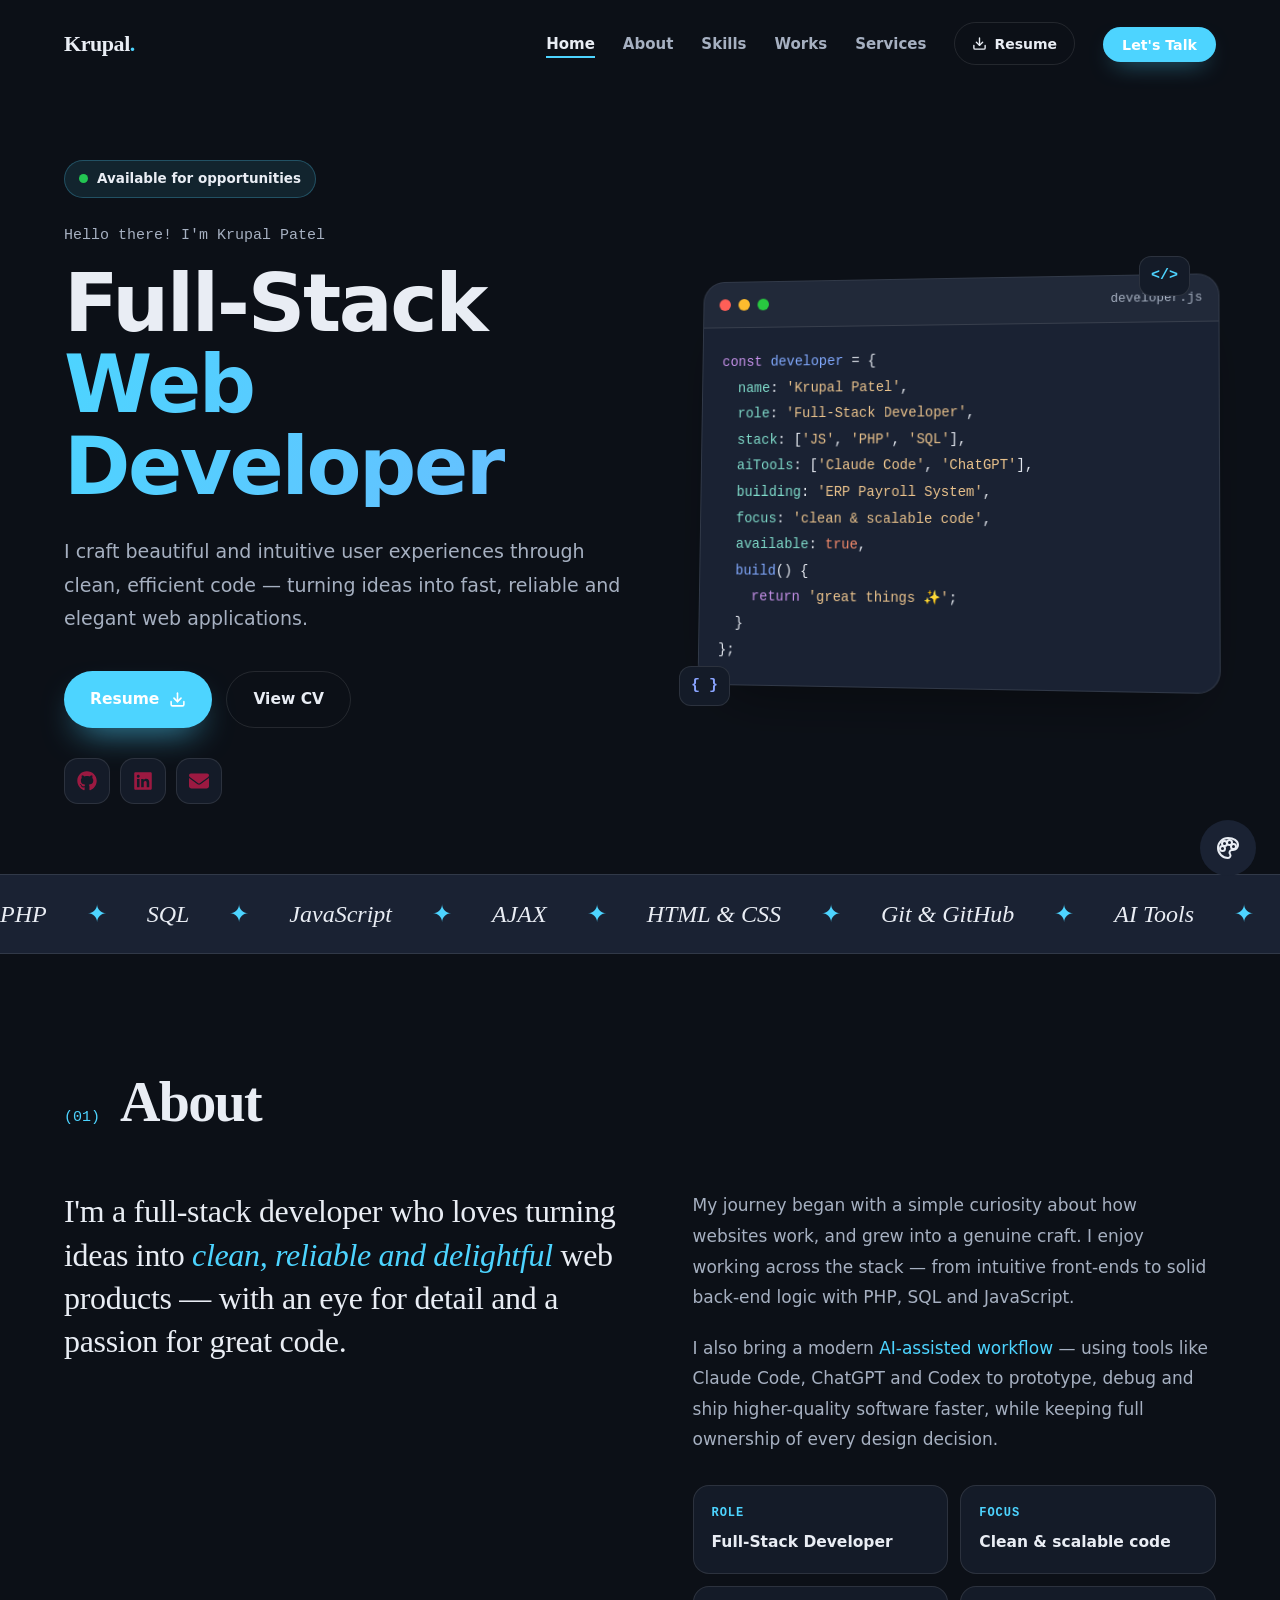
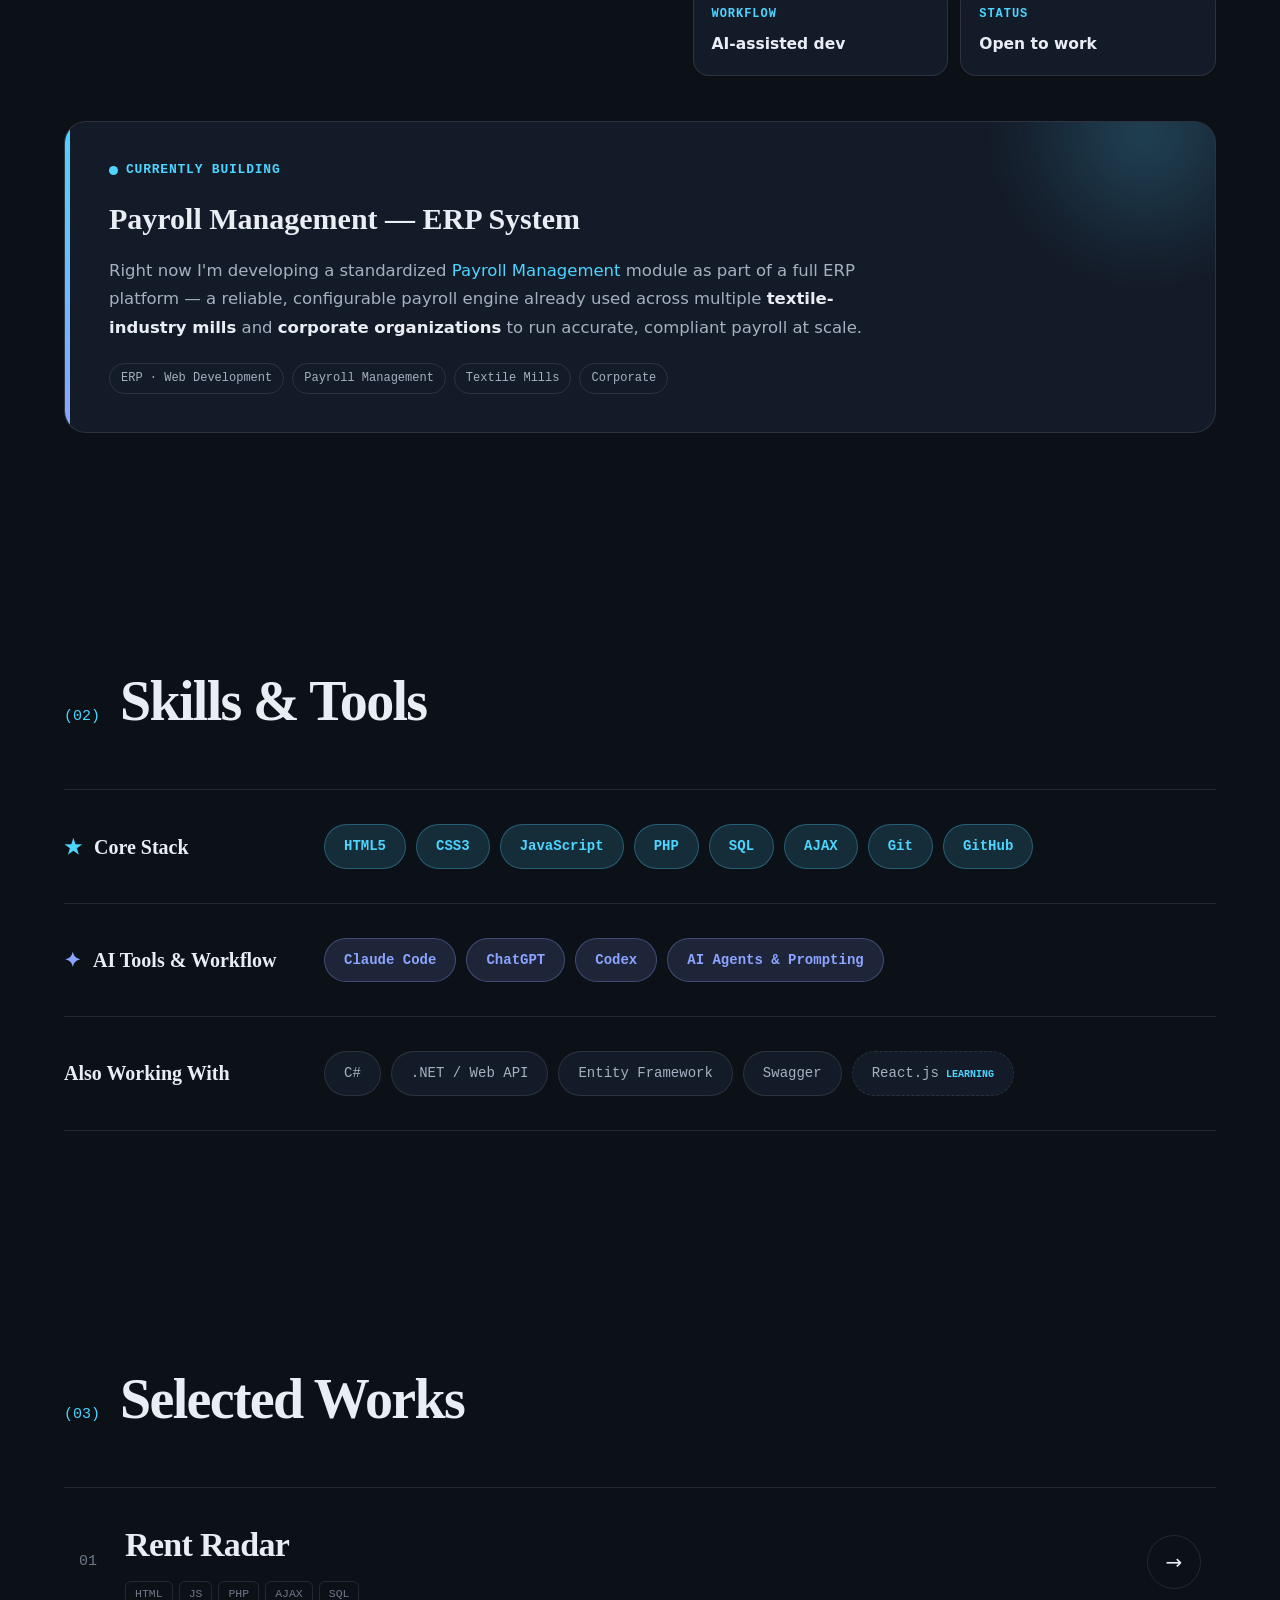
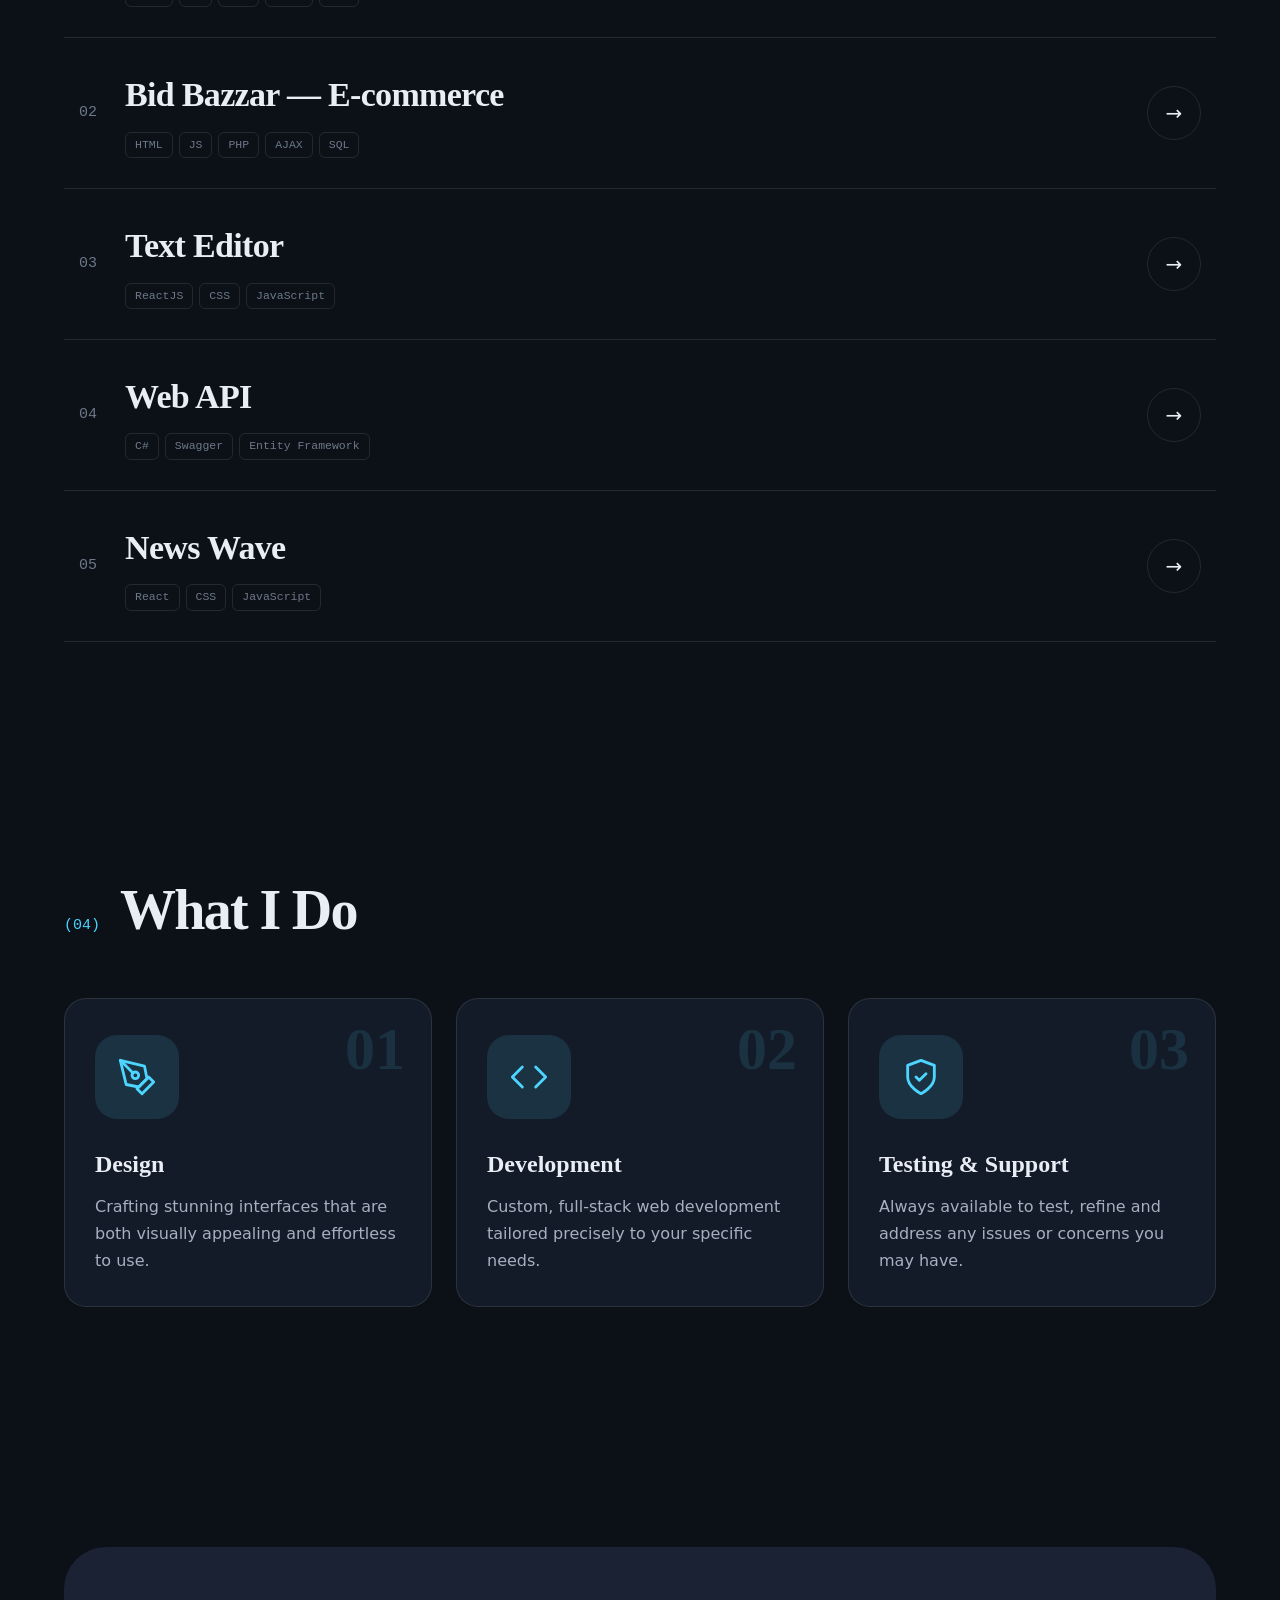
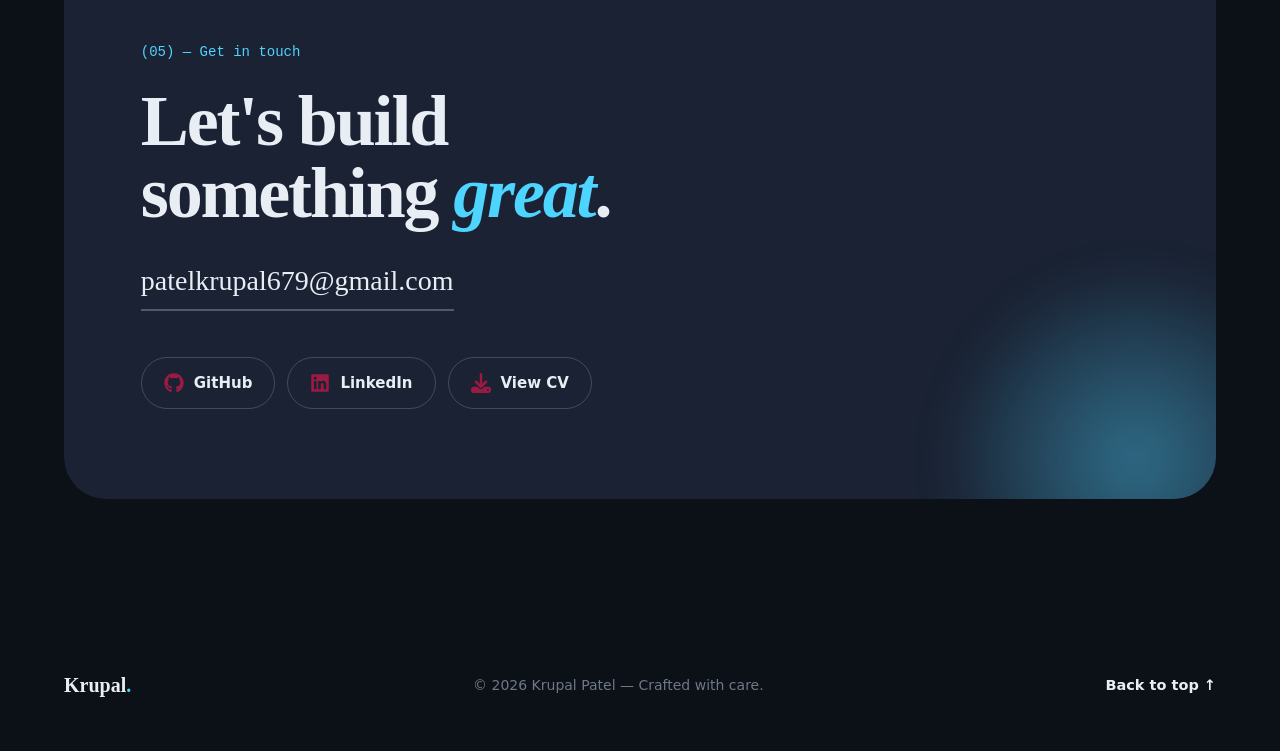
==== commit f035b5dc: "32" ====
--- a/index.html
+++ b/index.html
@@ -1,10 +1,10 @@
 <!DOCTYPE html>
-<html lang="en">
+<html lang="en" data-theme="midnight">
 
 <head>
     <meta charset="UTF-8">
     <meta name="viewport" content="width=device-width, initial-scale=1.0">
-    <meta name="description" content="Krupal Patel — Full-Stack Web Developer. Editorial portfolio." />
+    <meta name="description" content="Krupal Patel — Full-Stack Web Developer." />
     <title>Krupal Patel — Full-Stack Developer</title>
 
     <!-- Fonts -->
@@ -17,7 +17,7 @@
 
     <style>
         /* ==========================================================
-         * Krupal Patel — Editorial Portfolio (Light Theme)
+         * Krupal Patel — Portfolio (index2 · Midnight default)
          * ========================================================== */
         *, *::before, *::after { margin: 0; padding: 0; box-sizing: border-box; }
         :root {
@@ -26,12 +26,11 @@
             --mono: 'JetBrains Mono', monospace;
             --radius: 22px;
             --ease: cubic-bezier(0.16, 1, 0.3, 1);
-            --shadow: 0 30px 60px -25px rgba(0, 0, 0, 0.25);
+            --shadow: 0 30px 60px -25px rgba(0, 0, 0, 0.45);
             --icon-filter: none;
         }
 
         /* ===== THEMES ===== */
-        /* Light — Sandstone (default) */
         :root, [data-theme="sandstone"] {
             --paper: #f4f1ea; --paper-2: #ece7dc; --card: #ffffff;
             --ink: #17161c; --ink-soft: #55535f; --muted: #8a8794;
@@ -39,7 +38,6 @@
             --accent: #ff4d2e; --accent-2: #1f6feb;
             --panel: #16161c; --on-panel: #f4f1ea; --on-panel-soft: #b7b4c0;
         }
-        /* Light — Mint */
         [data-theme="mint"] {
             --paper: #eef4ef; --paper-2: #e1ece4; --card: #ffffff;
             --ink: #10211a; --ink-soft: #4a5a51; --muted: #85978c;
@@ -47,7 +45,6 @@
             --accent: #0f9d75; --accent-2: #2b7a6f;
             --panel: #0f2419; --on-panel: #eef4ef; --on-panel-soft: #9fb7ac;
         }
-        /* Light — Sky */
         [data-theme="sky"] {
             --paper: #eef1f6; --paper-2: #e0e7f1; --card: #ffffff;
             --ink: #131a26; --ink-soft: #4c586a; --muted: #8791a3;
@@ -55,7 +52,6 @@
             --accent: #2f6bff; --accent-2: #00a3b4;
             --panel: #101827; --on-panel: #eef1f6; --on-panel-soft: #9fb0c9;
         }
-        /* Light — Rose */
         [data-theme="rose"] {
             --paper: #f8eef0; --paper-2: #efdfe4; --card: #ffffff;
             --ink: #241419; --ink-soft: #6a4c56; --muted: #a38791;
@@ -63,7 +59,6 @@
             --accent: #e5346b; --accent-2: #b5179e;
             --panel: #200f18; --on-panel: #f8eef0; --on-panel-soft: #c9a9b6;
         }
-        /* Light — Lavender */
         [data-theme="lavender"] {
             --paper: #f1eef8; --paper-2: #e5e0f1; --card: #ffffff;
             --ink: #181425; --ink-soft: #564c6a; --muted: #9187a3;
@@ -71,7 +66,6 @@
             --accent: #7c3aed; --accent-2: #4f46e5;
             --panel: #16112a; --on-panel: #f1eef8; --on-panel-soft: #b3a9c9;
         }
-        /* Dark — Midnight */
         [data-theme="midnight"] {
             --paper: #0c1017; --paper-2: #121826; --card: #141b28;
             --ink: #e9edf4; --ink-soft: #a6b0c1; --muted: #6d7889;
@@ -80,16 +74,14 @@
             --panel: #1a2233; --on-panel: #e9edf4; --on-panel-soft: #a6b0c1;
             --icon-filter: invert(1);
         }
-        /* Dark — Ember */
         [data-theme="ember"] {
-            --paper: #14110e; --paper-2: #1d1813; --card: #1f1a15; --card-alt: #211b15;
+            --paper: #14110e; --paper-2: #1d1813; --card: #1f1a15;
             --ink: #f3ece2; --ink-soft: #b8ac9c; --muted: #7d7264;
             --line: rgba(255,255,255,0.10); --line-soft: rgba(255,255,255,0.05);
             --accent: #ff8a3d; --accent-2: #ffd166;
             --panel: #241d15; --on-panel: #f3ece2; --on-panel-soft: #b8ac9c;
             --icon-filter: invert(1);
         }
-        /* Dark — Forest */
         [data-theme="forest"] {
             --paper: #0a130e; --paper-2: #111d16; --card: #12201a;
             --ink: #e6f0e9; --ink-soft: #a2b6ab; --muted: #6c8177;
@@ -98,29 +90,24 @@
             --panel: #14261d; --on-panel: #e6f0e9; --on-panel-soft: #a2b6ab;
             --icon-filter: invert(1);
         }
+
         html { font-size: 62.5%; scroll-behavior: smooth; }
         body {
-            font-family: var(--sans);
-            font-size: 1.7rem;
-            line-height: 1.6;
-            color: var(--ink);
-            background: var(--paper);
-            -webkit-font-smoothing: antialiased;
-            overflow-x: hidden;
+            font-family: var(--sans); font-size: 1.7rem; line-height: 1.6;
+            color: var(--ink); background: var(--paper);
+            -webkit-font-smoothing: antialiased; overflow-x: hidden;
         }
         a { text-decoration: none; color: inherit; }
         img { max-width: 100%; display: block; }
         ul { list-style: none; }
         ::selection { background: var(--accent); color: #fff; }
-
         ::-webkit-scrollbar { width: 11px; }
         ::-webkit-scrollbar-track { background: var(--paper-2); }
-        ::-webkit-scrollbar-thumb { background: #c7c1b3; border-radius: 10px; border: 3px solid var(--paper-2); }
+        ::-webkit-scrollbar-thumb { background: color-mix(in srgb, var(--ink) 22%, transparent); border-radius: 10px; border: 3px solid var(--paper-2); }
 
         .wrap { width: 90%; max-width: 1240px; margin-inline: auto; }
         .accent { color: var(--accent); }
 
-        /* Reveal */
         [data-reveal] { opacity: 0; transform: translateY(30px); transition: opacity 0.8s var(--ease), transform 0.8s var(--ease); }
         [data-reveal].in { opacity: 1; transform: none; }
         @media (prefers-reduced-motion: reduce) {
@@ -130,22 +117,20 @@
 
         /* ============ NAV ============ */
         .nav {
-            position: fixed; top: 0; left: 0; width: 100%; z-index: 900;
-            padding: 2.2rem 0;
-            transition: background 0.35s, padding 0.35s, box-shadow 0.35s;
+            position: fixed; top: 0; left: 0; width: 100%; z-index: 900; padding: 2.2rem 0;
+            transition: background 0.35s, padding 0.35s, box-shadow 0.35s, border-color 0.35s;
+            border-bottom: 1px solid transparent;
         }
         .nav.scrolled {
             background: color-mix(in srgb, var(--paper) 82%, transparent);
-            backdrop-filter: blur(18px);
-            -webkit-backdrop-filter: blur(18px);
-            padding: 1.4rem 0;
-            border-bottom: 1px solid var(--line);
+            backdrop-filter: blur(18px); -webkit-backdrop-filter: blur(18px);
+            padding: 1.3rem 0; border-bottom-color: var(--line);
             box-shadow: 0 10px 30px -18px rgba(0,0,0,0.5);
         }
-        .nav__inner { display: flex; align-items: center; justify-content: space-between; }
+        .nav__inner { display: flex; align-items: center; justify-content: space-between; gap: 2rem; }
         .nav__brand { font-family: var(--serif); font-weight: 600; font-size: 2.2rem; letter-spacing: -0.02em; }
         .nav__brand span { color: var(--accent); }
-        .nav__links { display: flex; align-items: center; gap: 3.4rem; }
+        .nav__links { display: flex; align-items: center; gap: 2.8rem; }
         .nav__link { font-weight: 600; font-size: 1.5rem; position: relative; color: var(--ink-soft); transition: color 0.2s; }
         .nav__link::after {
             content: ''; position: absolute; left: 0; bottom: -5px; width: 100%; height: 2px;
@@ -154,79 +139,88 @@
         .nav__link:hover { color: var(--ink); }
         .nav__link:hover::after, .nav__link.active::after { transform: scaleX(1); }
         .nav__link.active { color: var(--ink); }
+        .nav__resume {
+            display: inline-flex; align-items: center; gap: 0.7rem; padding: 0.95rem 1.7rem; border-radius: 999px;
+            border: 1.5px solid var(--line); color: var(--ink); font-weight: 600; font-size: 1.4rem;
+            transition: transform 0.25s var(--ease), border-color 0.25s, color 0.25s, background 0.25s;
+        }
+        .nav__resume svg { width: 15px; height: 15px; }
+        .nav__resume:hover { border-color: var(--accent); color: var(--accent); transform: translateY(-2px); background: color-mix(in srgb, var(--accent) 8%, transparent); }
         .nav__btn {
-            padding: 1rem 2rem; border-radius: 999px; background: var(--panel); color: var(--on-panel);
-            font-weight: 600; font-size: 1.45rem; transition: transform 0.25s var(--ease), background 0.25s;
-        }
-        .nav__btn:hover { background: var(--accent); transform: translateY(-2px); }
+            padding: 0.95rem 1.9rem; border-radius: 999px; background: var(--accent); color: #fff;
+            font-weight: 700; font-size: 1.42rem; transition: transform 0.25s var(--ease), box-shadow 0.25s, filter 0.25s;
+            box-shadow: 0 10px 24px -12px color-mix(in srgb, var(--accent) 70%, transparent);
+        }
+        .nav__btn:hover { transform: translateY(-2px); filter: brightness(1.08); box-shadow: 0 14px 30px -12px color-mix(in srgb, var(--accent) 80%, transparent); }
         .nav__burger { display: none; flex-direction: column; gap: 6px; width: 32px; background: none; border: none; cursor: pointer; z-index: 950; }
         .nav__burger span { display: block; height: 2.5px; width: 100%; background: var(--ink); border-radius: 2px; transition: transform 0.3s var(--ease), opacity 0.2s; }
         .nav.open .nav__burger span:nth-child(1) { transform: translateY(8.5px) rotate(45deg); }
         .nav.open .nav__burger span:nth-child(2) { opacity: 0; }
         .nav.open .nav__burger span:nth-child(3) { transform: translateY(-8.5px) rotate(-45deg); }
 
-        /* ============ HERO ============ */
-        .hero { padding: 18rem 0 8rem; position: relative; }
+        /* ============ HERO (dev / code-card) ============ */
+        .hero { padding: 16rem 0 7rem; position: relative; }
         .hero__grid { display: grid; grid-template-columns: 1fr; gap: 5rem; align-items: center; }
-        .hero__eyebrow {
-            display: inline-flex; align-items: center; gap: 1rem;
-            font-family: var(--mono); font-size: 1.4rem; color: var(--ink-soft); margin-bottom: 2.6rem;
-        }
-        .hero__eyebrow::before { content: ''; width: 42px; height: 1.5px; background: var(--accent); }
-        .hero__title {
-            font-family: var(--serif); font-weight: 600;
-            font-size: clamp(5.2rem, 12vw, 11rem); line-height: 0.95; letter-spacing: -0.04em;
-        }
-        .hero__title em { font-style: italic; color: var(--accent); font-weight: 500; }
-        .hero__role {
-            font-family: var(--sans); font-weight: 700; text-transform: uppercase;
-            letter-spacing: 0.32em; font-size: clamp(1.3rem, 2.2vw, 1.7rem); color: var(--ink-soft);
-            margin-top: 3rem; display: flex; align-items: center; gap: 1.6rem;
-        }
-        .hero__role::before { content: ''; width: 60px; height: 1.5px; background: var(--ink); }
-        .hero__desc { font-size: clamp(1.7rem, 2.4vw, 2rem); color: var(--ink-soft); max-width: 46ch; margin-top: 3.2rem; line-height: 1.7; }
-        .hero__cta { display: flex; flex-wrap: wrap; gap: 1.4rem; margin-top: 4rem; }
+        .dhero__badge {
+            display: inline-flex; align-items: center; gap: 0.9rem; padding: 0.7rem 1.4rem; border-radius: 999px;
+            background: color-mix(in srgb, var(--accent) 10%, transparent);
+            border: 1px solid color-mix(in srgb, var(--accent) 26%, transparent);
+            font-size: 1.35rem; font-weight: 600; color: var(--ink); margin-bottom: 2.6rem;
+        }
+        .dhero__badge i { width: 9px; height: 9px; border-radius: 50%; background: #23c552; box-shadow: 0 0 0 0 rgba(35,197,82,0.55); animation: pulse 2s infinite; }
+        @keyframes pulse { 0% { box-shadow: 0 0 0 0 rgba(35,197,82,0.55); } 70% { box-shadow: 0 0 0 10px rgba(35,197,82,0); } 100% { box-shadow: 0 0 0 0 rgba(35,197,82,0); } }
+        .dhero__hi { display: block; font-family: var(--mono); font-size: 1.5rem; color: var(--ink-soft); margin-bottom: 1.5rem; }
+        .dhero__title { font-family: var(--sans); font-weight: 800; font-size: clamp(4.2rem, 8.5vw, 8rem); line-height: 1.02; letter-spacing: -0.03em; }
+        .dhero__title .g {
+            display: block; background: linear-gradient(110deg, var(--accent), var(--accent-2)); background-size: 200% auto;
+            -webkit-background-clip: text; background-clip: text; color: transparent; animation: shine 6s linear infinite;
+        }
+        @keyframes shine { to { background-position: 200% center; } }
+        .hero__desc { font-size: clamp(1.6rem, 2.3vw, 1.9rem); font-weight: 300; color: var(--ink-soft); max-width: 48ch; margin-top: 2.8rem; line-height: 1.75; }
+        .hero__cta { display: flex; flex-wrap: wrap; gap: 1.4rem; margin-top: 3.6rem; }
         .btn {
             display: inline-flex; align-items: center; gap: 1rem; padding: 1.5rem 2.6rem; border-radius: 999px;
-            font-weight: 700; font-size: 1.55rem; cursor: pointer; transition: transform 0.25s var(--ease), background 0.25s, color 0.25s;
-        }
-        .btn--solid { background: var(--accent); color: #fff; box-shadow: 0 16px 30px -12px color-mix(in srgb, var(--accent) 60%, transparent); }
-        .btn--solid:hover { transform: translateY(-3px); background: var(--ink); }
+            font-weight: 700; font-size: 1.55rem; cursor: pointer; transition: transform 0.25s var(--ease), background 0.25s, color 0.25s, box-shadow 0.25s;
+        }
+        .btn--solid { background: var(--accent); color: #fff; box-shadow: 0 16px 34px -14px color-mix(in srgb, var(--accent) 70%, transparent); }
+        .btn--solid:hover { transform: translateY(-3px); filter: brightness(1.06); box-shadow: 0 20px 40px -14px color-mix(in srgb, var(--accent) 80%, transparent); }
         .btn--outline { border: 1.5px solid var(--line); color: var(--ink); }
-        .btn--outline:hover { transform: translateY(-3px); border-color: var(--ink); background: var(--ink); color: var(--paper); }
-        .hero__socials { display: flex; gap: 1rem; margin-top: 3.4rem; }
+        .btn--outline:hover { transform: translateY(-3px); border-color: var(--accent); color: var(--accent); background: color-mix(in srgb, var(--accent) 8%, transparent); }
+        .hero__socials { display: flex; gap: 1rem; margin-top: 3rem; }
         .hero__socials a {
-            display: grid; place-items: center; width: 4.6rem; height: 4.6rem; border-radius: 50%;
-            border: 1.5px solid var(--line); transition: transform 0.25s var(--ease), border-color 0.25s, background 0.25s;
-        }
-        .hero__socials a:hover { transform: translateY(-4px); border-color: var(--ink); background: var(--card); }
+            display: grid; place-items: center; width: 4.6rem; height: 4.6rem; border-radius: 14px;
+            border: 1.5px solid var(--line); background: var(--card);
+            transition: transform 0.25s var(--ease), border-color 0.25s, background 0.25s;
+        }
+        .hero__socials a:hover { transform: translateY(-4px); border-color: var(--accent); }
         .hero__socials img { width: 20px; height: 20px; filter: var(--icon-filter); }
 
-        /* Hero visual */
-        .hero__visual { position: relative; }
-        .hero__card {
-            position: relative; background: var(--panel); border-radius: var(--radius); padding: 4rem 3.4rem;
-            color: var(--on-panel); box-shadow: var(--shadow); overflow: hidden;
-            animation: floaty 6s ease-in-out infinite;
-        }
-        @keyframes floaty { 0%,100% { transform: translateY(0); } 50% { transform: translateY(-12px); } }
-        .hero__card::before {
-            content: ''; position: absolute; width: 260px; height: 260px; border-radius: 50%;
-            background: radial-gradient(circle, color-mix(in srgb, var(--accent) 55%, transparent), transparent 70%);
-            top: -80px; right: -60px; filter: blur(10px);
-        }
-        .hero__monogram { font-family: var(--serif); font-size: 9rem; font-weight: 600; line-height: 1; color: var(--accent); }
-        .hero__card-name { font-family: var(--serif); font-size: 2.6rem; margin-top: 1rem; }
-        .hero__card-sub { color: var(--on-panel-soft); font-size: 1.5rem; margin-top: 0.6rem; }
-        .hero__card-stats { display: flex; gap: 2.6rem; margin-top: 3.6rem; padding-top: 3rem; border-top: 1px solid rgba(255,255,255,0.14); }
-        .hero__stat b { display: block; font-family: var(--serif); font-size: 3.4rem; font-weight: 600; }
-        .hero__stat span { font-size: 1.3rem; color: var(--on-panel-soft); }
-        .hero__badge {
-            position: absolute; bottom: -22px; left: -22px; background: var(--card); color: var(--ink);
-            border-radius: 16px; padding: 1.4rem 1.8rem; box-shadow: var(--shadow); display: flex; align-items: center; gap: 1rem;
-            font-weight: 700; font-size: 1.45rem;
-        }
-        .hero__badge i { width: 11px; height: 11px; border-radius: 50%; background: #23c552; box-shadow: 0 0 0 4px rgba(35,197,82,0.18); }
+        /* Code card */
+        .hero__visual { position: relative; perspective: 1400px; }
+        .codecard {
+            position: relative; background: var(--panel); color: var(--on-panel);
+            border: 1px solid var(--line); border-radius: var(--radius); box-shadow: var(--shadow);
+            overflow: hidden; transform: rotateY(-7deg) rotateX(3deg); transition: transform 0.6s var(--ease);
+        }
+        .hero__visual:hover .codecard { transform: rotateY(0deg) rotateX(0deg); }
+        .codecard__bar {
+            display: flex; align-items: center; gap: 0.8rem; padding: 1.3rem 1.6rem;
+            border-bottom: 1px solid var(--line); background: rgba(255,255,255,0.03);
+        }
+        .codecard__dot { width: 12px; height: 12px; border-radius: 50%; }
+        .codecard__dot.r { background: #ff5f57; } .codecard__dot.y { background: #febc2e; } .codecard__dot.g { background: #28c840; }
+        .codecard__file { margin-left: auto; font-family: var(--mono); font-size: 1.25rem; color: var(--on-panel-soft); }
+        .codecard__body { padding: 2.2rem 2rem; font-family: var(--mono); font-size: 1.4rem; line-height: 1.9; color: var(--on-panel); overflow-x: auto; }
+        .t-key { color: #c792ea; } .t-var { color: #82aaff; } .t-prop { color: #7fdbca; }
+        .t-str { color: #ecc48d; } .t-bool { color: #f78c6c; } .t-fn { color: #82aaff; }
+        .codecard__tag {
+            position: absolute; font-family: var(--mono); font-weight: 600; font-size: 1.5rem; color: var(--accent);
+            background: var(--card); border: 1px solid var(--line); border-radius: 12px; padding: 0.7rem 1.1rem;
+            box-shadow: var(--shadow); animation: bob 5s ease-in-out infinite;
+        }
+        .codecard__tag.one { top: -20px; right: 26px; }
+        .codecard__tag.two { bottom: -18px; left: -14px; color: var(--accent-2); animation-delay: 1.2s; }
+        @keyframes bob { 0%,100% { transform: translateY(0); } 50% { transform: translateY(-10px); } }
 
         /* ============ MARQUEE ============ */
         .marquee { border-block: 1.5px solid var(--line); background: var(--panel); color: var(--on-panel); overflow: hidden; padding: 2rem 0; }
@@ -307,16 +301,12 @@
         .work > * { position: relative; z-index: 1; }
         .work__num { font-family: var(--mono); font-size: 1.5rem; color: var(--muted); transition: color 0.35s; }
         .work:hover .work__num { color: var(--accent); }
-        .work__name {
-            font-family: var(--serif); font-size: clamp(2.2rem, 4vw, 3.4rem); font-weight: 600;
-            letter-spacing: -0.02em; display: block; transition: transform 0.4s var(--ease);
-        }
+        .work__name { font-family: var(--serif); font-size: clamp(2.2rem, 4vw, 3.4rem); font-weight: 600; letter-spacing: -0.02em; display: block; transition: transform 0.4s var(--ease); }
         .work:hover .work__name { transform: translateX(8px); }
         .work__tags { display: flex; flex-wrap: wrap; gap: 0.6rem; margin-top: 0.9rem; transition: transform 0.4s var(--ease); }
         .work:hover .work__tags { transform: translateX(8px); }
         .work__tag { font-family: var(--mono); font-size: 1.15rem; color: var(--muted); padding: 0.3rem 0.9rem; border: 1px solid var(--line); border-radius: 6px; transition: color 0.35s, border-color 0.35s; }
         .work:hover .work__tag { color: var(--on-panel-soft); border-color: rgba(255,255,255,0.22); }
-        /* Inline thumbnail that reveals on hover */
         .work__thumb {
             width: 0; height: 82px; border-radius: 12px; overflow: hidden; opacity: 0;
             transform: translateX(30px) rotate(-5deg); box-shadow: 0 22px 44px -18px rgba(0,0,0,0.55);
@@ -339,7 +329,7 @@
         }
         .service::after {
             content: ''; position: absolute; left: 0; bottom: 0; width: 100%; height: 4px;
-            background: var(--accent); transform: scaleX(0); transform-origin: left; transition: transform 0.45s var(--ease);
+            background: linear-gradient(90deg, var(--accent), var(--accent-2)); transform: scaleX(0); transform-origin: left; transition: transform 0.45s var(--ease);
         }
         .service:hover { transform: translateY(-10px); box-shadow: var(--shadow); border-color: transparent; }
         .service:hover::after { transform: scaleX(1); }
@@ -349,12 +339,12 @@
         }
         .service:hover .service__idx { opacity: 0.22; transform: scale(1.1); }
         .service__icon-wrap {
-            display: grid; place-items: center; width: 96px; height: 96px; border-radius: 22px;
-            background: color-mix(in srgb, var(--accent) 12%, transparent); margin-bottom: 2.6rem;
+            display: grid; place-items: center; width: 84px; height: 84px; border-radius: 22px;
+            background: color-mix(in srgb, var(--accent) 12%, transparent); color: var(--accent); margin-bottom: 2.6rem;
             transition: transform 0.45s var(--ease), background 0.4s;
         }
         .service:hover .service__icon-wrap { transform: rotate(-6deg) scale(1.06); background: color-mix(in srgb, var(--accent) 20%, transparent); }
-        .service__icon { width: 60px; height: 60px; transition: transform 0.45s var(--ease); }
+        .service__icon { width: 40px; height: 40px; display: block; transition: transform 0.45s var(--ease); }
         .service:hover .service__icon { transform: scale(1.08); }
         .service h3 { font-family: var(--serif); font-size: 2.4rem; font-weight: 600; margin-bottom: 1rem; }
         .service p { color: var(--ink-soft); font-size: 1.6rem; line-height: 1.7; }
@@ -388,26 +378,24 @@
             .skills__group { grid-template-columns: 240px 1fr; align-items: center; }
         }
         @media (min-width: 940px) {
-            .hero__grid { grid-template-columns: 1.25fr 0.75fr; }
+            .hero__grid { grid-template-columns: 1.05fr 0.95fr; }
         }
         @media (max-width: 860px) {
             .nav__burger { display: flex; }
             .nav__links {
-                position: fixed; inset: 0; flex-direction: column; justify-content: center; gap: 3.2rem;
+                position: fixed; inset: 0; flex-direction: column; justify-content: center; gap: 2.8rem;
                 background: var(--paper); transform: translateX(100%); transition: transform 0.4s var(--ease);
             }
             .nav.open .nav__links { transform: translateX(0); }
             .nav__link { font-size: 2.6rem; font-family: var(--serif); }
+            .nav__resume, .nav__btn { font-size: 1.8rem; padding: 1.2rem 2.6rem; }
             body.lock { overflow: hidden; }
             .work__arrow, .work__thumb { display: none; }
             .work { grid-template-columns: auto 1fr; }
         }
 
         /* ============ SCROLL PROGRESS ============ */
-        .progress {
-            position: fixed; top: 0; left: 0; height: 3px; width: 0%; z-index: 1000;
-            background: linear-gradient(90deg, var(--accent), var(--accent-2)); transition: width 0.1s linear;
-        }
+        .progress { position: fixed; top: 0; left: 0; height: 3px; width: 0%; z-index: 1000; background: linear-gradient(90deg, var(--accent), var(--accent-2)); transition: width 0.1s linear; }
 
         /* ============ THEME SWITCHER ============ */
         .theme-fab {
@@ -430,10 +418,7 @@
         .theme-panel__sub { font-size: 1.2rem; color: var(--muted); margin-bottom: 1.6rem; }
         .theme-panel__label { font-family: var(--mono); font-size: 1.1rem; text-transform: uppercase; letter-spacing: 0.08em; color: var(--muted); margin: 1.2rem 0 0.9rem; }
         .theme-grid { display: grid; grid-template-columns: repeat(5, 1fr); gap: 0.9rem; }
-        .swatch {
-            aspect-ratio: 1; border-radius: 11px; cursor: pointer; border: 2px solid var(--line);
-            position: relative; overflow: hidden; transition: transform 0.2s var(--ease), border-color 0.2s;
-        }
+        .swatch { aspect-ratio: 1; border-radius: 11px; cursor: pointer; border: 2px solid var(--line); position: relative; overflow: hidden; transition: transform 0.2s var(--ease), border-color 0.2s; }
         .swatch:hover { transform: translateY(-3px) scale(1.06); }
         .swatch.active { border-color: var(--accent); }
         .swatch.active::after { content: '✓'; position: absolute; inset: 0; display: grid; place-items: center; color: #fff; font-size: 1.4rem; font-weight: 700; text-shadow: 0 1px 2px rgba(0,0,0,.4); }
@@ -454,6 +439,12 @@
                 <li><a class="nav__link" href="#skills">Skills</a></li>
                 <li><a class="nav__link" href="#works">Works</a></li>
                 <li><a class="nav__link" href="#services">Services</a></li>
+                <li>
+                    <a class="nav__resume" href="assets/documents/Krupal_Patel.pdf" target="_blank" rel="noopener">
+                        <svg viewBox="0 0 24 24" fill="none" stroke="currentColor" stroke-width="2.2" stroke-linecap="round" stroke-linejoin="round"><path d="M21 15v4a2 2 0 0 1-2 2H5a2 2 0 0 1-2-2v-4"/><polyline points="7 10 12 15 17 10"/><line x1="12" y1="15" x2="12" y2="3"/></svg>
+                        Resume
+                    </a>
+                </li>
                 <li><a class="nav__btn" href="#contact">Let's Talk</a></li>
             </ul>
             <button class="nav__burger" id="burger" aria-label="Menu"><span></span><span></span><span></span></button>
@@ -464,18 +455,19 @@
     <header class="hero" id="top">
         <div class="wrap hero__grid">
             <div data-reveal>
-                <span class="hero__eyebrow">Full-Stack Web Developer</span>
-                <h1 class="hero__title">Krupal<br><em>Patel</em></h1>
+                <span class="dhero__badge"><i></i> Available for opportunities</span>
+                <span class="dhero__hi">Hello there! I'm Krupal Patel</span>
+                <h1 class="dhero__title">Full-Stack <span class="g">Web Developer</span></h1>
                 <p class="hero__desc">
-                    I design and build fast, reliable and elegant web applications — turning ideas into
-                    clean, thoughtful digital experiences.
+                    I craft beautiful and intuitive user experiences through clean, efficient code —
+                    turning ideas into fast, reliable and elegant web applications.
                 </p>
                 <div class="hero__cta">
                     <a href="assets/documents/Krupal_Patel.pdf" target="_blank" rel="noopener" class="btn btn--solid">
-                        Download Resume
+                        Resume
                         <svg width="17" height="17" viewBox="0 0 24 24" fill="none" stroke="currentColor" stroke-width="2.2" stroke-linecap="round" stroke-linejoin="round"><path d="M21 15v4a2 2 0 0 1-2 2H5a2 2 0 0 1-2-2v-4"/><polyline points="7 10 12 15 17 10"/><line x1="12" y1="15" x2="12" y2="3"/></svg>
                     </a>
-                    <a href="#works" class="btn btn--outline">View Work</a>
+                    <a href="assets/documents/Krupalcv.pdf" target="_blank" rel="noopener" class="btn btn--outline">View CV</a>
                 </div>
                 <div class="hero__socials">
                     <a href="https://github.com/KrupalPatel17" target="_blank" rel="noopener" aria-label="GitHub"><img src="./assets/icons/github-brands.svg" alt=""></a>
@@ -486,17 +478,28 @@
 
             <div data-reveal>
                 <div class="hero__visual">
-                    <div class="hero__card">
-                        <div class="hero__monogram">KP</div>
-                        <div class="hero__card-name">Krupal Patel</div>
-                        <div class="hero__card-sub">Full-Stack Developer · AI-assisted workflow</div>
-                        <div class="hero__card-stats">
-                            <div class="hero__stat"><b>5+</b><span>Projects</span></div>
-                            <div class="hero__stat"><b>10+</b><span>Technologies</span></div>
-                            <div class="hero__stat"><b>100%</b><span>Dedication</span></div>
+                    <div class="codecard">
+                        <div class="codecard__bar">
+                            <span class="codecard__dot r"></span>
+                            <span class="codecard__dot y"></span>
+                            <span class="codecard__dot g"></span>
+                            <span class="codecard__file">developer.js</span>
                         </div>
+                        <pre class="codecard__body"><code><span class="t-key">const</span> <span class="t-var">developer</span> = {
+  <span class="t-prop">name</span>: <span class="t-str">'Krupal Patel'</span>,
+  <span class="t-prop">role</span>: <span class="t-str">'Full-Stack Developer'</span>,
+  <span class="t-prop">stack</span>: [<span class="t-str">'JS'</span>, <span class="t-str">'PHP'</span>, <span class="t-str">'SQL'</span>],
+  <span class="t-prop">aiTools</span>: [<span class="t-str">'Claude Code'</span>, <span class="t-str">'ChatGPT'</span>],
+  <span class="t-prop">building</span>: <span class="t-str">'ERP Payroll System'</span>,
+  <span class="t-prop">focus</span>: <span class="t-str">'clean &amp; scalable code'</span>,
+  <span class="t-prop">available</span>: <span class="t-bool">true</span>,
+  <span class="t-fn">build</span>() {
+    <span class="t-key">return</span> <span class="t-str">'great things ✨'</span>;
+  }
+};</code></pre>
                     </div>
-                    <div class="hero__badge"><i></i> Available for work</div>
+                    <span class="codecard__tag one">&lt;/&gt;</span>
+                    <span class="codecard__tag two">{ }</span>
                 </div>
             </div>
         </div>
@@ -675,19 +678,25 @@
             <div class="services__grid">
                 <article class="service" data-reveal>
                     <div class="service__idx">01</div>
-                    <span class="service__icon-wrap"><img class="service__icon" src="./assets/services/design.svg" alt=""></span>
+                    <span class="service__icon-wrap">
+                        <svg class="service__icon" viewBox="0 0 24 24" fill="none" stroke="currentColor" stroke-width="1.7" stroke-linecap="round" stroke-linejoin="round"><path d="m12 19 7-7 3 3-7 7-3-3z"/><path d="m18 13-1.5-7.5L2 2l3.5 14.5L13 18l5-5z"/><path d="m2 2 7.586 7.586"/><circle cx="11" cy="11" r="2"/></svg>
+                    </span>
                     <h3>Design</h3>
                     <p>Crafting stunning interfaces that are both visually appealing and effortless to use.</p>
                 </article>
                 <article class="service" data-reveal>
                     <div class="service__idx">02</div>
-                    <span class="service__icon-wrap"><img class="service__icon" src="./assets/services/developing.svg" alt=""></span>
+                    <span class="service__icon-wrap">
+                        <svg class="service__icon" viewBox="0 0 24 24" fill="none" stroke="currentColor" stroke-width="1.7" stroke-linecap="round" stroke-linejoin="round"><polyline points="16 18 22 12 16 6"/><polyline points="8 6 2 12 8 18"/></svg>
+                    </span>
                     <h3>Development</h3>
                     <p>Custom, full-stack web development tailored precisely to your specific needs.</p>
                 </article>
                 <article class="service" data-reveal>
                     <div class="service__idx">03</div>
-                    <span class="service__icon-wrap"><img class="service__icon" src="./assets/services/support.svg" alt=""></span>
+                    <span class="service__icon-wrap">
+                        <svg class="service__icon" viewBox="0 0 24 24" fill="none" stroke="currentColor" stroke-width="1.7" stroke-linecap="round" stroke-linejoin="round"><path d="M12 22s8-4 8-10V5l-8-3-8 3v7c0 6 8 10 8 10z"/><path d="m9 12 2 2 4-4"/></svg>
+                    </span>
                     <h3>Testing &amp; Support</h3>
                     <p>Always available to test, refine and address any issues or concerns you may have.</p>
                 </article>
@@ -779,7 +788,7 @@
         updateProgress();
         window.addEventListener('scroll', updateProgress, { passive: true });
 
-        // Theme switcher
+        // Theme switcher (default: Midnight)
         const themeFab = document.getElementById('themeFab');
         const themePanel = document.getElementById('themePanel');
         const swatches = [...document.querySelectorAll('.swatch')];
@@ -787,15 +796,15 @@
         const applyTheme = (name) => {
             document.documentElement.setAttribute('data-theme', name);
             setActiveSwatch(name);
-            try { localStorage.setItem('kp-theme', name); } catch (e) {}
+            try { localStorage.setItem('kp-theme2', name); } catch (e) {}
         };
         themeFab.addEventListener('click', (e) => { e.stopPropagation(); themePanel.classList.toggle('open'); });
         document.addEventListener('click', (e) => {
             if (!themePanel.contains(e.target) && e.target !== themeFab) themePanel.classList.remove('open');
         });
         swatches.forEach(s => s.addEventListener('click', () => applyTheme(s.dataset.theme)));
-        const savedTheme = (() => { try { return localStorage.getItem('kp-theme'); } catch (e) { return null; } })();
-        applyTheme(savedTheme || 'sandstone');
+        const savedTheme = (() => { try { return localStorage.getItem('kp-theme2'); } catch (e) { return null; } })();
+        applyTheme(savedTheme || 'midnight');
 
         // Active nav link (scroll spy)
         const links = [...document.querySelectorAll('.nav__link')];
